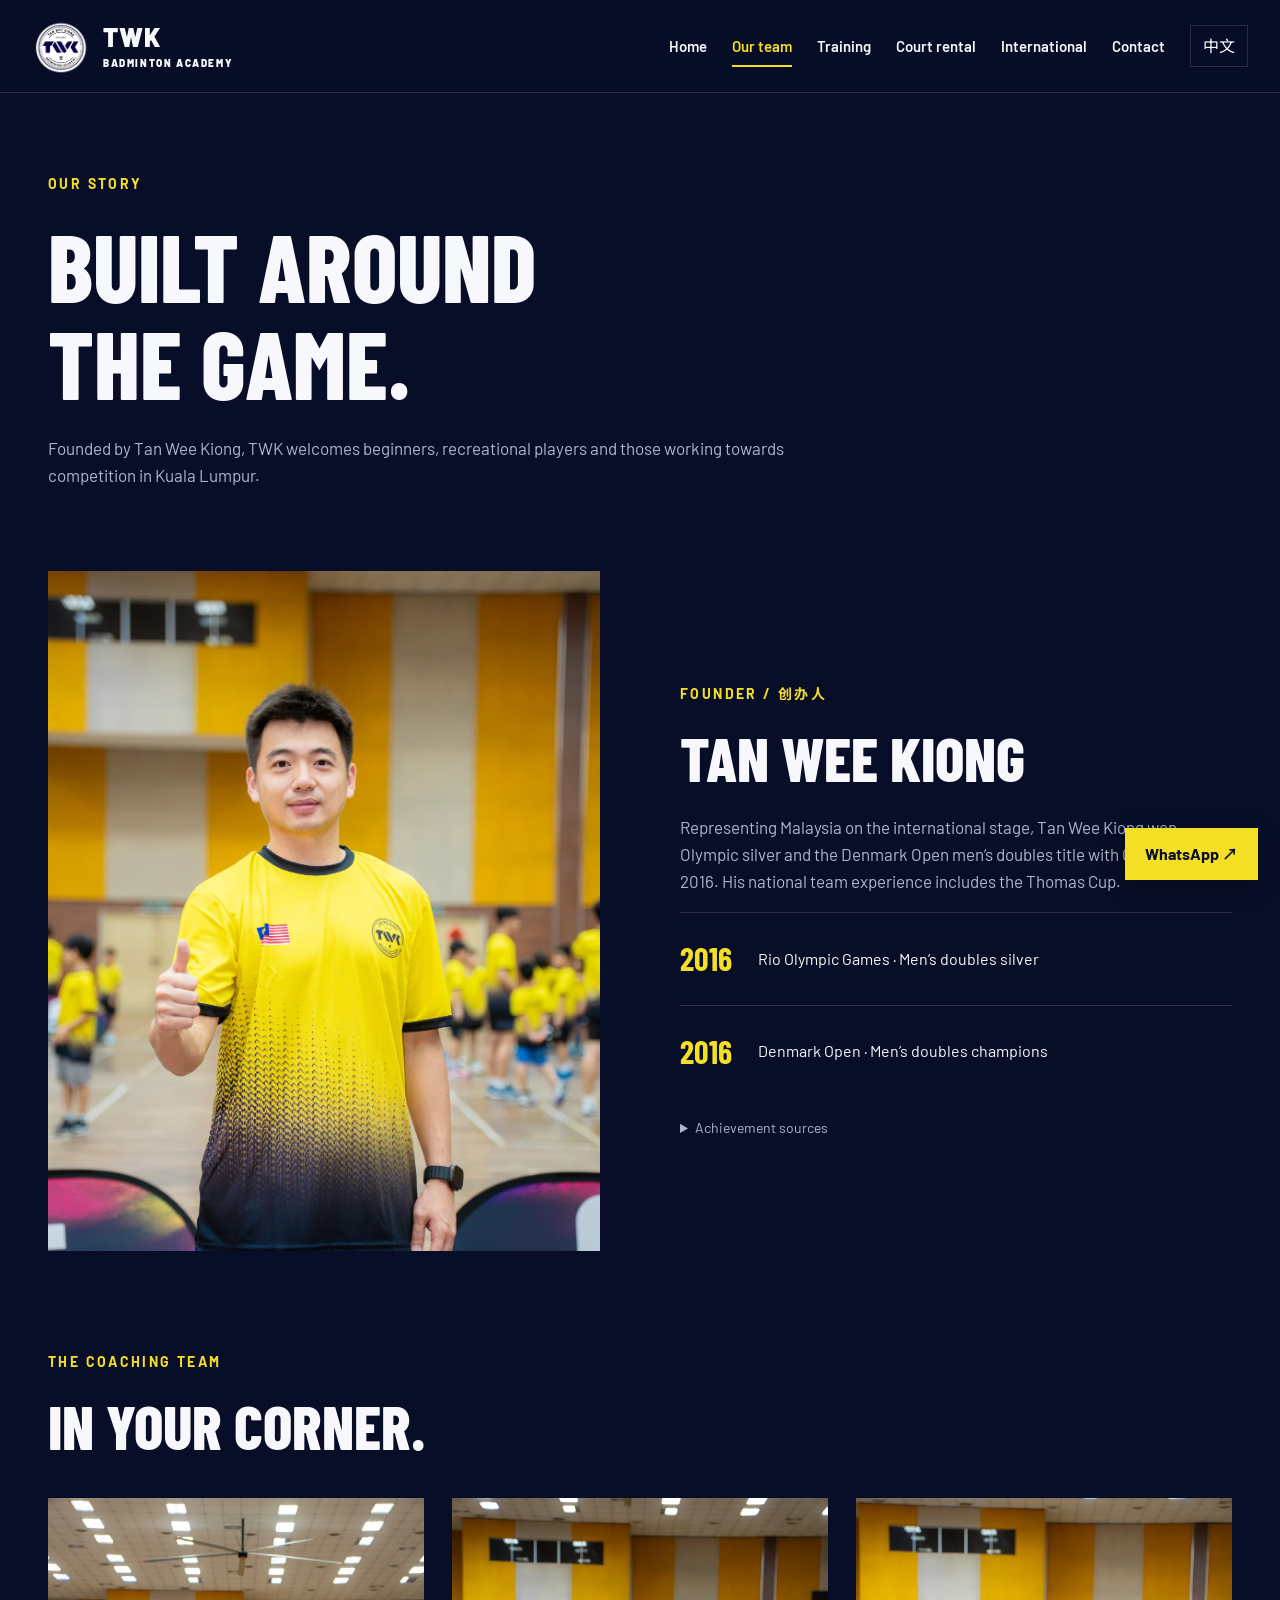
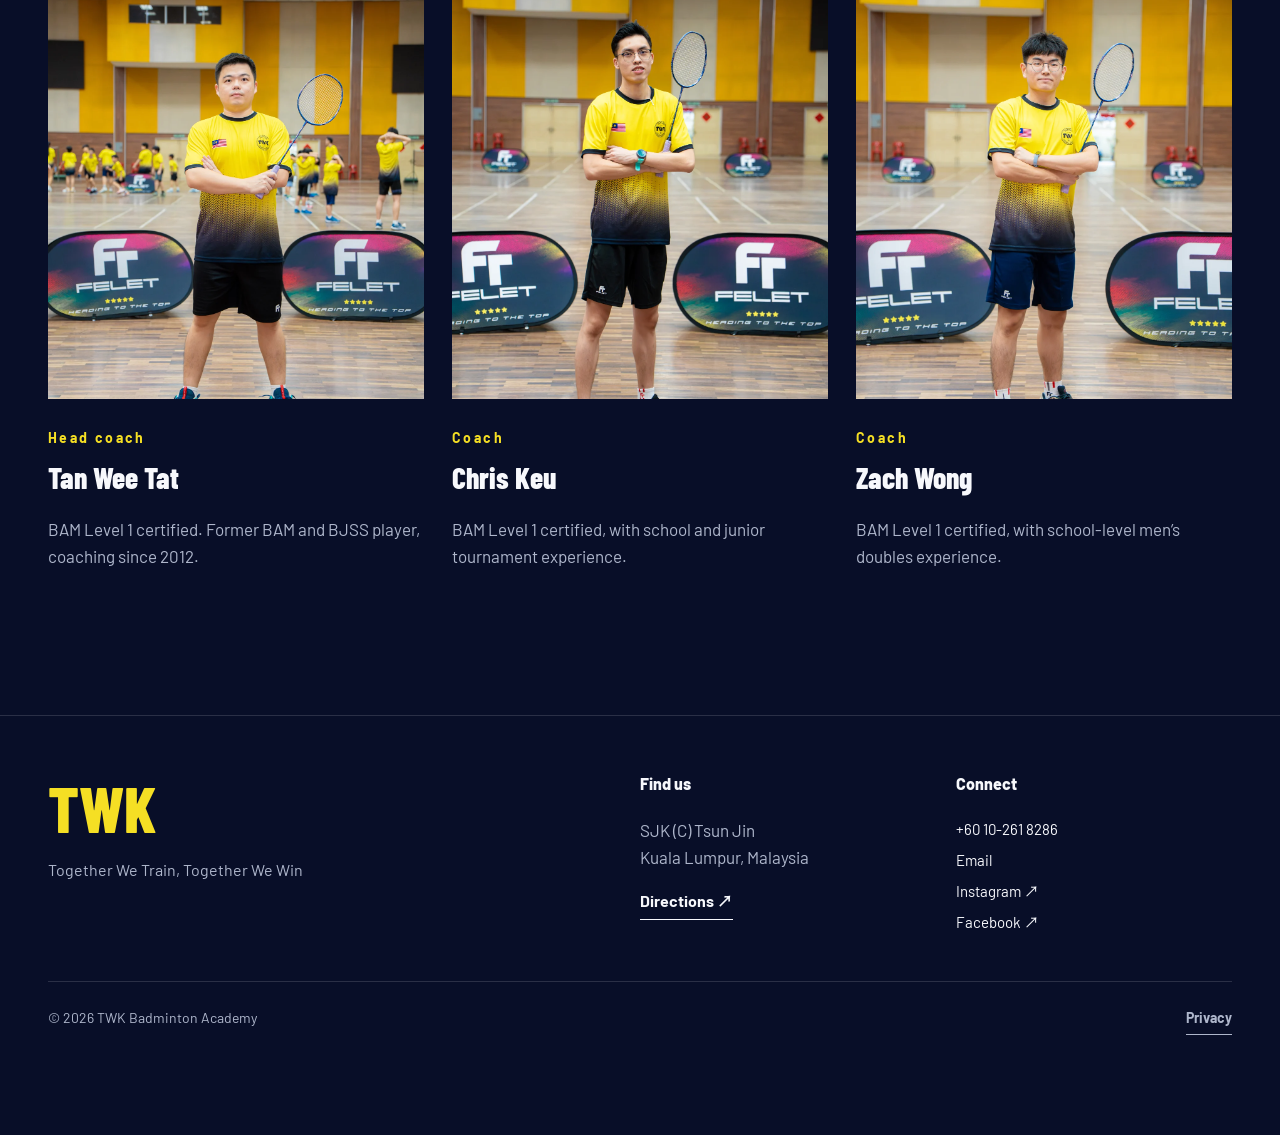
==== about.html @ 7f561e57 "Publish TWK Badminton Academy bilingual website" ====
<!doctype html><html lang="en"><head><meta charset="utf-8"><meta name="viewport" content="width=device-width,initial-scale=1"><meta name="description" content="TWK Badminton Academy in Kuala Lumpur. Training for children, teens and adults, court rental and international badminton exchange."><meta name="theme-color" content="#080e28"><title>Our team | TWK Badminton Academy</title><link rel="icon" href="logo.png"><link rel="stylesheet" href="style.css"><script src="app.js" defer></script></head><body><a class="skip" href="#main">Skip to content</a><header><div class="nav-wrap"><a class="brand" href="index.html"><img src="logo.png" alt="TWK logo"><span>TWK<small>BADMINTON ACADEMY</small></span></a><nav id="main-nav" aria-label="Main navigation"><a class="nav-link" href="index.html"><span class="" data-en="Home" data-zh="首页">Home</span></a><a class="nav-link current" href="about.html"><span class="" data-en="Our team" data-zh="关于与教练">Our team</span></a><a class="nav-link" href="training.html"><span class="" data-en="Training" data-zh="训练课程">Training</span></a><a class="nav-link" href="rental.html"><span class="" data-en="Court rental" data-zh="场地租赁">Court rental</span></a><a class="nav-link" href="exchange.html"><span class="" data-en="International" data-zh="国际交流">International</span></a><a class="nav-link" href="contact.html"><span class="" data-en="Contact" data-zh="联系">Contact</span></a></nav><button id="language" class="lang" aria-label="Switch language">中文</button><button id="menu-toggle" class="menu-toggle" aria-label="Open menu" aria-expanded="false" aria-controls="main-nav">☰</button></div></header><main id="main"><section class="page-intro wrap"><span class="eyebrow">OUR STORY</span><h1 class="" data-en="BUILT AROUND
THE GAME." data-zh="因热爱而聚。">BUILT AROUND
THE GAME.</h1><p class="" data-en="Founded by Tan Wee Kiong, TWK welcomes beginners, recreational players and those working towards competition in Kuala Lumpur." data-zh="由 Tan Wee Kiong 创办，TWK 在吉隆坡欢迎初学者、兴趣爱好者及希望参加比赛的球员。">Founded by Tan Wee Kiong, TWK welcomes beginners, recreational players and those working towards competition in Kuala Lumpur.</p></section><section class="founder wrap"><img class="" src="founder.webp" alt="Tan Wee Kiong, academy founder" loading="lazy"><div><span class="eyebrow">FOUNDER / 创办人</span><h2>TAN WEE KIONG</h2><p class="" data-en="Representing Malaysia on the international stage, Tan Wee Kiong won Olympic silver and the Denmark Open men’s doubles title with Goh V Shem in 2016. His national team experience includes the Thomas Cup." data-zh="Tan Wee Kiong 曾代表马来西亚征战国际赛场，与 Goh V Shem 搭档赢得 2016 年奥运会男双银牌及丹麦公开赛男双冠军，也曾代表马来西亚参加汤姆斯杯。">Representing Malaysia on the international stage, Tan Wee Kiong won Olympic silver and the Denmark Open men’s doubles title with Goh V Shem in 2016. His national team experience includes the Thomas Cup.</p><div class="achievement"><strong>2016</strong><span class="" data-en="Rio Olympic Games · Men’s doubles silver" data-zh="里约奥运会 · 男双银牌">Rio Olympic Games · Men’s doubles silver</span></div><div class="achievement"><strong>2016</strong><span class="" data-en="Denmark Open · Men’s doubles champions" data-zh="丹麦公开赛 · 男双冠军">Denmark Open · Men’s doubles champions</span></div><details><summary><span class="" data-en="Achievement sources" data-zh="成绩资料来源">Achievement sources</span></summary><p><a href="https://olympics.com.my/olympic-games-old/">Olympic Council of Malaysia</a> · <a href="https://denmarkopen.dk/tournament/past-winners/">Denmark Open</a> · <a href="https://system.bwfbadminton.com/uploads/2016/05/05/Thomas%20Cup%20%202016%20-%20Team%20List%20by%20Country%20-%20Alphabetical.pdf">BWF Thomas Cup team list</a></p></details></div></section><section class="wrap section"><div class="section-heading"><span class="eyebrow">THE COACHING TEAM</span><h2 class="" data-en="IN YOUR CORNER." data-zh="陪你训练，一起进步。">IN YOUR CORNER.</h2></div><div class="coach-grid"><article><img class="" src="tat.webp" alt="Tan Wee Tat" loading="lazy"><div><span class="eyebrow"><span class="" data-en="Head coach" data-zh="主教练">Head coach</span></span><h3>Tan Wee Tat</h3><p class="" data-en="BAM Level 1 certified. Former BAM and BJSS player, coaching since 2012." data-zh="BAM 一级教练认证，拥有 BAM 与 BJSS 球员经历，自 2012 年起执教。">BAM Level 1 certified. Former BAM and BJSS player, coaching since 2012.</p></div></article><article><img class="" src="chris.webp" alt="Chris Keu" loading="lazy"><div><span class="eyebrow"><span class="" data-en="Coach" data-zh="教练">Coach</span></span><h3>Chris Keu</h3><p class="" data-en="BAM Level 1 certified, with school and junior tournament experience." data-zh="BAM 一级教练认证，具备学校及青少年赛事参赛经历。">BAM Level 1 certified, with school and junior tournament experience.</p></div></article><article><img class="" src="zach.webp" alt="Zach Wong" loading="lazy"><div><span class="eyebrow"><span class="" data-en="Coach" data-zh="教练">Coach</span></span><h3>Zach Wong</h3><p class="" data-en="BAM Level 1 certified, with school-level men’s doubles experience." data-zh="BAM 一级教练认证，具备校际男子双打赛事参赛经历。">BAM Level 1 certified, with school-level men’s doubles experience.</p></div></article></div></section></main><footer><div class="wrap footer-grid"><div class="footer-brand">TWK<p class="" data-en="Together We Train, Together We Win" data-zh="一起训练，一起赢">Together We Train, Together We Win</p></div><div><h3 class="" data-en="Find us" data-zh="找到我们">Find us</h3><p>SJK (C) Tsun Jin<br>Kuala Lumpur, Malaysia</p><a class="text-link" href="https://maps.app.goo.gl/oto1CBTmUbK7EyiP8" target="_blank" rel="noopener noreferrer"><span class="" data-en="Directions ↗" data-zh="地图导航 ↗">Directions ↗</span></a></div><div><h3 class="" data-en="Connect" data-zh="联系">Connect</h3><a class="footer-link" href="https://wa.me/60102618286" target="_blank" rel="noopener noreferrer"><span class="" data-en="+60 10-261 8286" data-zh="+60 10-261 8286">+60 10-261 8286</span></a><a class="footer-link" href="mailto:tanweekiongba@gmail.com"><span class="" data-en="Email" data-zh="电子邮件">Email</span></a><a class="footer-link" href="https://www.instagram.com/tanweekiongbadmintonacademy/" target="_blank" rel="noopener noreferrer"><span class="" data-en="Instagram ↗" data-zh="Instagram ↗">Instagram ↗</span></a><a class="footer-link" href="https://www.facebook.com/profile.php?id=100083049833303" target="_blank" rel="noopener noreferrer"><span class="" data-en="Facebook ↗" data-zh="Facebook ↗">Facebook ↗</span></a></div></div><div class="wrap footer-bottom"><span>© 2026 TWK Badminton Academy</span><a class="text-link" href="privacy.html"><span class="" data-en="Privacy" data-zh="隐私说明">Privacy</span></a></div></footer><a class="floating-wa" href="https://wa.me/60102618286" target="_blank" rel="noopener noreferrer"><span class="" data-en="WhatsApp ↗" data-zh="WhatsApp 咨询 ↗">WhatsApp ↗</span></a></body></html>
---- style.css ----
@import url('https://fonts.googleapis.com/css2?family=Barlow+Condensed:wght@600;700;800;900&family=Barlow:wght@400;500;600;700&family=Noto+Sans+SC:wght@400;600;800;900&display=swap');
:root{--navy:#080e28;--panel:#111a37;--yellow:#f5df24;--white:#f7f8fc;--muted:#aeb6cb;--line:#ffffff23;color-scheme:dark;font-size:16px}*{box-sizing:border-box}html{scroll-behavior:smooth;scroll-padding-top:100px}body{margin:0;background:var(--navy);color:var(--white);font-family:Barlow,'Noto Sans SC',Arial,sans-serif;line-height:1.6}a{color:inherit;text-decoration:none}button,input,select{font:inherit}button,a,input,select{-webkit-tap-highlight-color:transparent}a:focus-visible,button:focus-visible,input:focus-visible,select:focus-visible{outline:3px solid var(--yellow);outline-offset:5px}button{cursor:pointer}img{display:block;max-width:100%;object-fit:cover}p{color:var(--muted);font-size:1.0625rem;max-width:65ch}h1,h2,h3{line-height:1.02;margin:0 0 24px;font-family:'Barlow Condensed','Noto Sans SC',Impact,sans-serif;font-weight:800;white-space:pre-line}h1{font-size:clamp(3.5rem,7.4vw,7rem)}h2{font-size:clamp(2.6rem,4.8vw,4.8rem)}h3{font-size:1.85rem}html[lang=zh-Hans] h1{font-size:clamp(2.7rem,6vw,5.5rem);line-height:1.2}html[lang=zh-Hans] h2{font-size:clamp(2.2rem,4vw,3.8rem);line-height:1.2}html[lang=zh-Hans] h3{line-height:1.3;font-size:1.5rem}.wrap{width:min(1240px,calc(100% - 96px));margin-inline:auto}.section{padding-block:100px}.eyebrow{font-size:.875rem;letter-spacing:.17em;font-weight:700;color:var(--yellow);display:block;margin-bottom:22px}.section-heading{margin-bottom:40px}.btn{display:inline-flex;align-items:center;justify-content:center;background:var(--yellow);color:var(--navy);border:1px solid var(--yellow);padding:15px 24px;font-weight:700;font-size:1rem;transition:background .2s,transform .2s;min-height:52px}.btn:hover{background:white;border-color:white;transform:translateY(-2px)}.btn.outline{background:transparent;color:white;border-color:#ffffff80}.btn.outline:hover{background:#ffffff18}.actions{display:flex;gap:18px;flex-wrap:wrap;margin-top:30px}.text-link{font-weight:700;border-bottom:1px solid currentColor;padding-bottom:5px;display:inline-block}.text-link:hover{color:var(--yellow)}header{position:sticky;top:0;z-index:20;background:#080e28f7;border-bottom:1px solid var(--line);backdrop-filter:blur(12px)}.nav-wrap{width:min(1392px,calc(100% - 64px));height:92px;margin:auto;display:flex;align-items:center;gap:25px}.brand{display:flex;align-items:center;gap:12px;margin-right:auto}.brand img{width:59px;height:59px;object-fit:contain}.brand>span{font-weight:900;line-height:1.1;font-size:1.6rem;letter-spacing:.03em}.brand small{display:block;font-size:.625rem;letter-spacing:.16em;margin-top:6px}nav{display:flex;gap:25px;align-items:center}.nav-link{font-size:.9375rem;font-weight:600;position:relative;padding:9px 0}.nav-link.current{color:var(--yellow)}.nav-link.current:after{content:'';height:2px;background:var(--yellow);position:absolute;bottom:0;left:0;right:0}.lang,.menu-toggle{border:1px solid var(--line);background:none;color:white;min-height:42px;padding:7px 12px}.menu-toggle{display:none;font-size:1.3rem}.skip{position:absolute;top:-100px;background:var(--yellow);color:var(--navy);padding:14px;z-index:50}.skip:focus{top:0}.hero{height:min(790px,calc(100svh - 92px));min-height:660px;position:relative;overflow:hidden}.slides,.hero-shade{position:absolute;inset:0}.slide{position:absolute;width:100%;height:100%;object-fit:contain;object-position:right center;opacity:0;transition:opacity 1s;background:#020409}.slide.active{opacity:1}.hero-shade{background:linear-gradient(90deg,#080e28 0%,#080e28ed 22%,#080e2890 45%,transparent 70%),linear-gradient(0deg,#080e28cc,transparent 30%)}.hero-content{position:relative;padding-top:70px;z-index:2;pointer-events:none}.hero-content .actions{pointer-events:auto}.hero h1{font-size:clamp(4rem,6.7vw,6.5rem);line-height:.96;max-width:720px;letter-spacing:-.015em}.hero h1 em{font-style:normal;color:var(--yellow)}.hero-content p{max-width:430px;color:#d3d9e6}.hero-bottom{position:absolute;bottom:26px;left:0;right:0;display:flex;justify-content:space-between;align-items:center;z-index:3}.hero-rental{font-weight:600;border-bottom:1px solid #fff6}.carousel-controls{display:flex;align-items:center;gap:18px;font-size:.875rem}.carousel-controls button{border:1px solid #ffffff50;background:#080e2880;color:white;width:42px;height:42px}.ticker{background:var(--yellow);color:var(--navy);display:flex;justify-content:space-between;padding:19px max(48px,calc((100vw - 1240px)/2));font-weight:800;font-size:1rem;letter-spacing:.08em;gap:24px}.ticker span:last-child{font-size:.875rem}.course-grid{display:grid;grid-template-columns:repeat(5,1fr);border-top:1px solid var(--line);border-left:1px solid var(--line)}.course{padding:28px 22px 30px;border-right:1px solid var(--line);border-bottom:1px solid var(--line);display:flex;flex-direction:column;transition:background .2s}.course:hover{background:var(--panel)}.number{font-family:'Barlow Condensed',sans-serif;font-size:2.5rem;color:var(--yellow);display:block;margin-bottom:28px}.course h3{font-size:1.65rem;min-height:2em}.course p{font-size:1rem;margin-top:0}.course .text-link{margin-top:auto;align-self:flex-start}.founder{display:grid;grid-template-columns:1fr 1fr;gap:80px;align-items:center}.founder>img{width:100%;max-height:680px;object-position:center 28%;aspect-ratio:4/5}.founder h3{color:var(--yellow);font-size:2.2rem}.court-feature{position:relative;min-height:510px;background:#040b1c}.court-feature>img{position:absolute;inset:0;width:100%;height:100%;opacity:.47}.court-feature:after{content:'';position:absolute;inset:0;background:linear-gradient(90deg,#080e28e0,transparent)}.court-overlay{position:relative;z-index:1;padding-block:75px}.court-overlay p{color:white}.exchange-grid{display:grid;grid-template-columns:repeat(3,1fr);gap:42px;margin:35px 0 42px}.exchange-grid article{border-top:1px solid var(--line);padding-top:22px}.exchange-grid .number{margin-bottom:15px}.social{display:grid;grid-template-columns:1.2fr 1fr;background:var(--panel);gap:60px;align-items:center}.social>img{height:100%;min-height:460px;width:100%}.social>div{padding:40px 40px 40px 0}.enquiry{padding-block:110px;display:grid;grid-template-columns:1fr 1.1fr;gap:90px}.form-grid{display:grid;grid-template-columns:1fr 1fr;gap:20px;margin-bottom:25px}label{font-weight:600;font-size:.9375rem;display:grid;gap:8px}.full{grid-column:1/-1}input,select{width:100%;min-width:0;background:#111a37;border:1px solid #ffffff40;color:white;padding:13px;border-radius:0;min-height:50px}option{background:#111a37}.small{font-size:.875rem;line-height:1.6}.page-intro{padding-block:80px 65px}.page-intro h1{max-width:1000px}.page-intro p{max-width:760px}.achievement{border-top:1px solid var(--line);display:flex;gap:26px;padding:20px 0;align-items:center}.achievement strong{font-family:'Barlow Condensed',sans-serif;font-size:2rem;color:var(--yellow)}details{margin-top:20px;font-size:.875rem;color:var(--muted)}summary{cursor:pointer}details a{text-decoration:underline}.coach-grid{display:grid;grid-template-columns:repeat(3,1fr);gap:28px}.coach-grid img{width:100%;aspect-ratio:3/4;object-position:top}.coach-grid article>div{padding:28px 0}.coach-grid .eyebrow{margin-bottom:12px}.notice{border-left:3px solid var(--yellow);padding:18px 22px;background:var(--panel);margin-top:32px;max-width:none}.rental-photo img{width:100%;max-height:610px;object-fit:contain}.split{display:grid;grid-template-columns:1fr 1.2fr;gap:70px;align-items:center}.split>img{width:100%}.rates{overflow-x:auto}table{width:100%;border-collapse:collapse;font-size:1rem;line-height:1.5}caption{text-align:left;font-weight:700;margin-bottom:15px}th{text-align:left;color:var(--muted);font-size:.875rem;font-weight:600}td,th{padding:20px 14px;border-bottom:1px solid var(--line)}td:last-child{color:var(--yellow);font-weight:700;white-space:nowrap}.address-panel{background:var(--panel);padding:38px;margin-bottom:90px}.wide-photo{width:100%;max-height:480px;object-position:center 43%}.email{overflow-wrap:anywhere}.contact-grid{display:grid;grid-template-columns:1fr 1fr;gap:25px}.contact-grid article{background:var(--panel);padding:42px}.contact-grid h3{font-family:Barlow,sans-serif;font-size:clamp(1.15rem,2vw,1.65rem)}.privacy{padding-bottom:90px;max-width:850px}.privacy p{max-width:none}footer{border-top:1px solid var(--line);padding:60px 0 100px}.footer-grid{display:grid;grid-template-columns:2fr 1fr 1fr;gap:40px}.footer-brand{font-family:'Barlow Condensed',sans-serif;color:var(--yellow);font-size:4rem;font-weight:800;line-height:1}.footer-brand p{font:400 1rem Barlow,'Noto Sans SC',sans-serif;color:var(--muted);margin-top:20px}.footer-grid h3{font-family:Barlow,'Noto Sans SC',sans-serif;font-size:1rem}.footer-link{display:block;margin-bottom:7px;font-size:.9375rem}.footer-bottom{border-top:1px solid var(--line);margin-top:40px;padding-top:25px;display:flex;justify-content:space-between;color:var(--muted);font-size:.875rem}.floating-wa{position:fixed;bottom:20px;right:22px;background:var(--yellow);color:var(--navy);padding:13px 20px;font-weight:700;z-index:25;box-shadow:0 5px 24px #0005}
@media(min-width:1500px){.hero-content{padding-top:95px}}@media(max-width:1150px){nav{gap:15px}.brand small{display:none}.nav-wrap{gap:18px}.wrap{width:calc(100% - 64px)}.course-grid{grid-template-columns:repeat(3,1fr)}.founder{gap:45px}.enquiry{gap:45px}.hero h1{font-size:6rem}.social{gap:35px}}@media(max-width:900px){nav{display:none;position:absolute;top:76px;left:0;right:0;background:var(--navy);padding:20px 32px;border-bottom:1px solid var(--line);flex-direction:column;align-items:stretch;gap:6px}nav.open{display:flex}.menu-toggle{display:block}.nav-wrap{height:76px}.brand small{display:block}.hero{height:750px;min-height:650px}.hero-content{padding-top:55px}.hero h1{font-size:5.5rem}.hero-shade{background:linear-gradient(90deg,#080e28e0,#080e2850),linear-gradient(0deg,#080e28,transparent 65%)}.slide{object-position:center right}.ticker span:last-child{display:none}.founder,.enquiry,.split{gap:35px}.social{grid-template-columns:1fr 1fr}.social>div{padding-right:25px}.social h2{font-size:2.7rem}.exchange-grid{gap:25px}.coach-grid{gap:16px}.course-grid{grid-template-columns:repeat(2,1fr)}.contact-grid article{padding:28px}}
@media(max-width:600px){.wrap{width:calc(100% - 40px)}.nav-wrap{width:calc(100% - 32px);gap:12px}.brand img{width:47px;height:47px}.brand>span{font-size:1.3rem}.brand small{font-size:.5rem}.lang{margin-left:auto}.hero{height:820px;min-height:0;max-height:none}.slide{height:53%;top:0;object-fit:contain;object-position:center top}.hero-shade{background:linear-gradient(0deg,var(--navy) 0%,var(--navy) 45%,transparent 78%)}.hero-content{padding-top:300px}.hero h1{font-size:3.8rem;line-height:.97;margin-bottom:18px}.hero-content .eyebrow{font-size:.75rem;margin-bottom:14px}.hero-content p{font-size:1rem;margin:0;max-width:34ch}.hero .actions{gap:10px;margin-top:22px}.hero .btn{font-size:.875rem;padding:12px 15px;min-height:46px}.hero-bottom{bottom:22px}.carousel-controls{gap:9px}.carousel-controls button{width:35px;height:35px}.hero-rental{font-size:.875rem}.ticker{padding:16px 20px;font-size:.875rem}.section{padding-block:65px}.section-heading{margin-bottom:28px}h1{font-size:3.5rem}h2{font-size:3rem}.course-grid{grid-template-columns:1fr}.course{padding:23px;display:grid;grid-template-columns:45px 1fr;column-gap:15px}.course .number{grid-row:1/4;margin:0;font-size:2rem}.course h3{min-height:0;margin-bottom:12px}.course .text-link{justify-self:start}.founder,.social,.enquiry,.split{grid-template-columns:1fr}.founder{gap:30px}.founder>img{max-height:530px}.court-feature{min-height:460px}.court-overlay{padding-block:55px}.exchange-grid{grid-template-columns:1fr;gap:15px}.exchange-grid .number{float:left;margin:0 22px 40px 0}.exchange-grid p{margin-top:0}.exchange-grid h3{margin-bottom:12px}.social{gap:0}.social>img{min-height:0;height:auto}.social>div{padding:30px}.enquiry{padding-block:65px;gap:25px}.form-grid{gap:15px}.page-intro{padding-block:52px 40px}.coach-grid{grid-template-columns:1fr}.coach-grid img{max-height:650px;object-fit:cover}.coach-grid article>div{padding:25px 0}.rates td,.rates th{padding:16px 8px;font-size:.875rem}.rates td:first-child{width:38%}.address-panel{padding:25px;margin-bottom:60px}.contact-grid{grid-template-columns:1fr}.footer-grid{grid-template-columns:1fr 1fr;gap:35px}.footer-brand{grid-column:1/-1}.footer-bottom{gap:20px;font-size:.75rem}.floating-wa{bottom:14px;right:14px;padding:11px 16px;font-size:.875rem}html[lang=zh-Hans] .hero h1{font-size:3.1rem;line-height:1.3}html[lang=zh-Hans] .hero{height:760px}html[lang=zh-Hans] .hero-content{padding-top:315px}}
@media(prefers-reduced-motion:reduce){html{scroll-behavior:auto}*,*:before,*:after{transition:none!important;animation:none!important}}
/* Keep the contact shortcut clear of first-screen navigation. */
@media(max-width:600px){.floating-wa{right:12px;bottom:12px;font-size:.8125rem;padding:9px 13px}.hero .actions{padding-right:0}.hero{height:860px}.hero-bottom{bottom:20px}.hero .btn.outline{margin-bottom:20px}}
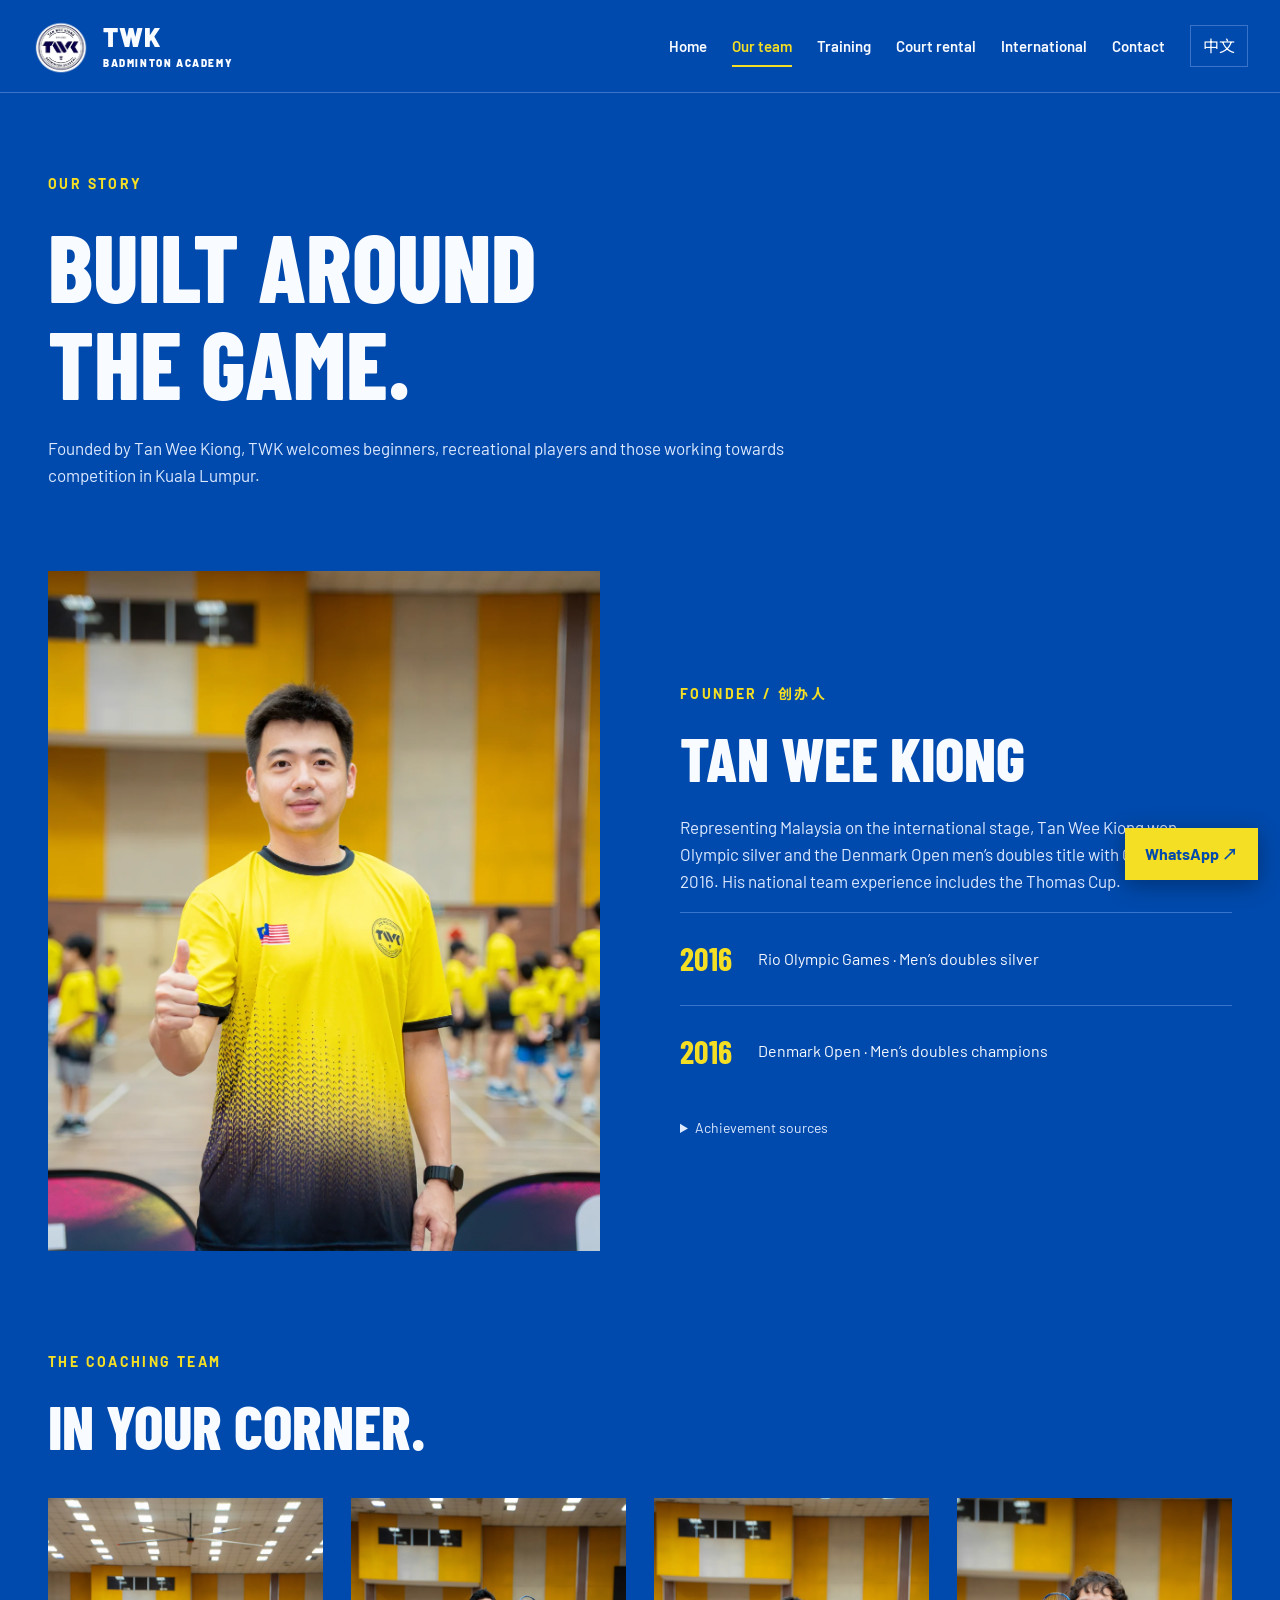
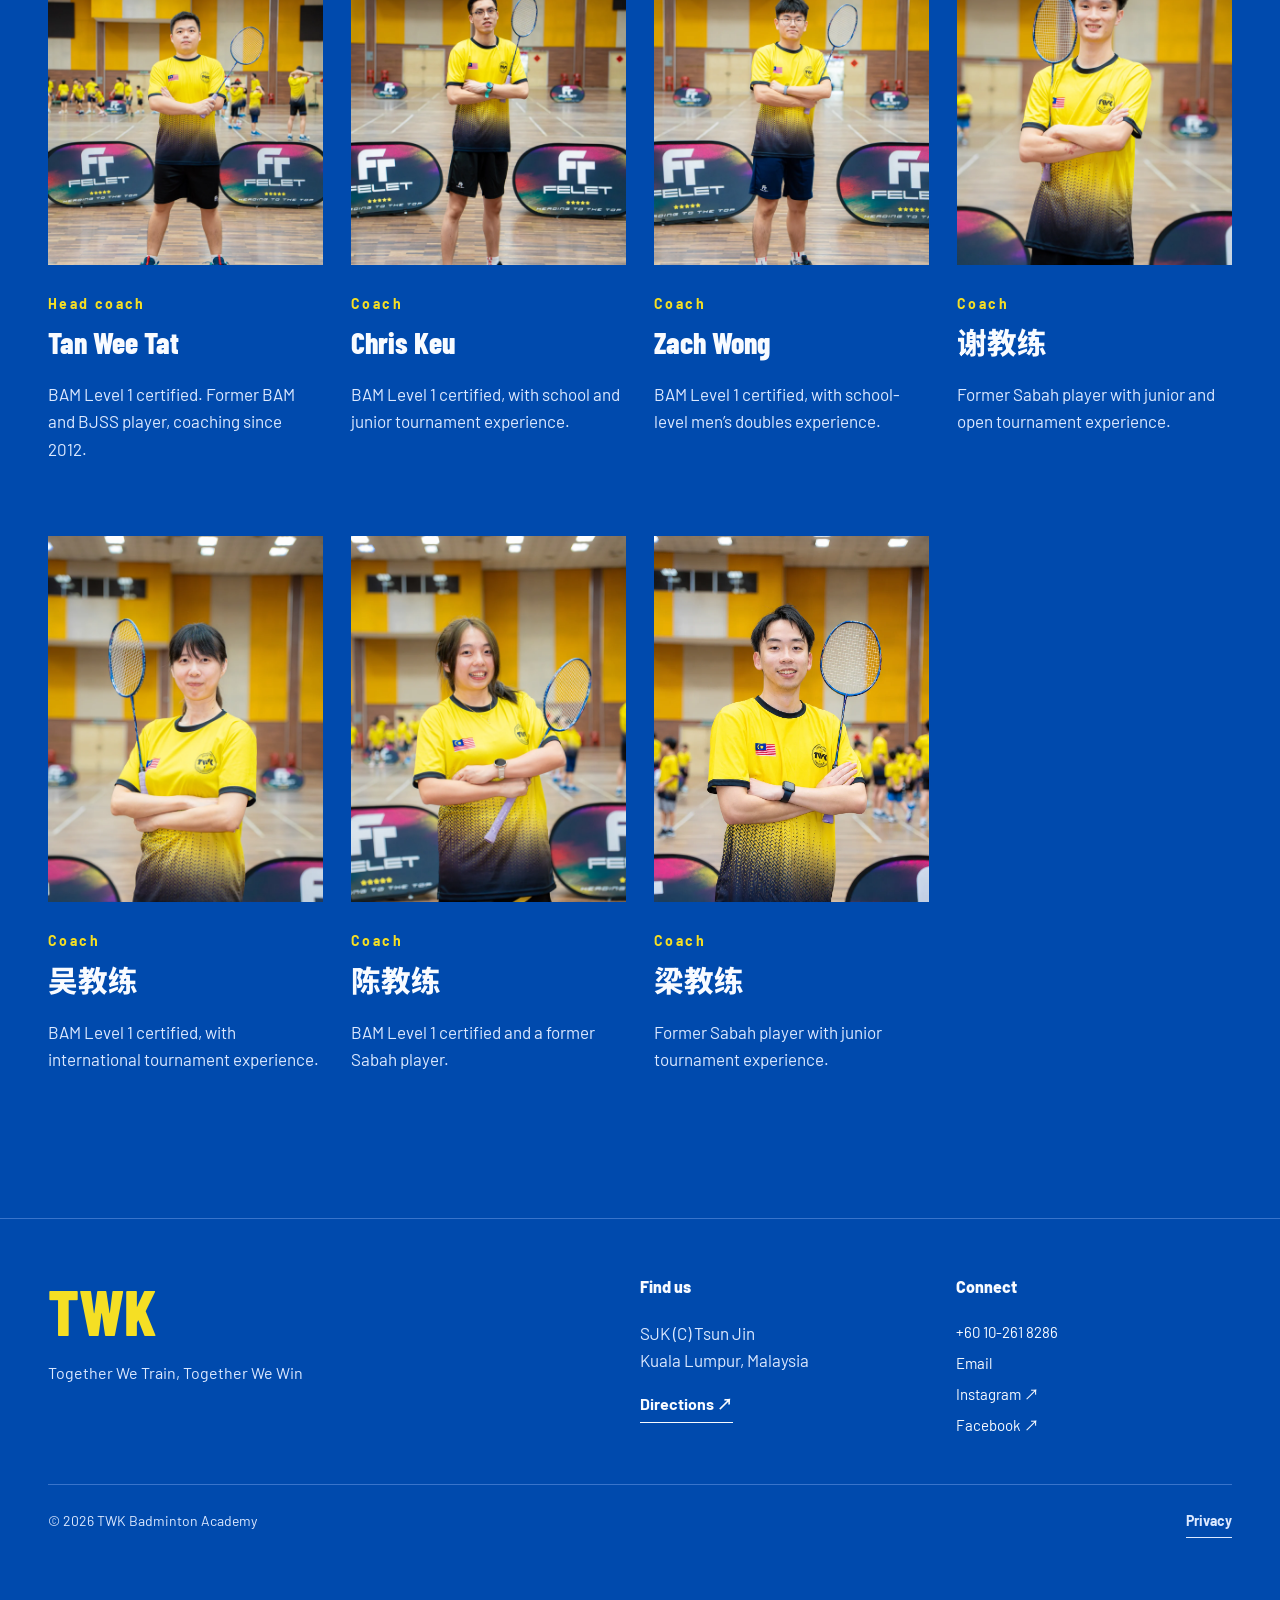
==== commit 09150b96: "Update coaching team, programmes and academy colours" ====
--- a/about.html
+++ b/about.html
@@ -1,3 +1,3 @@
-<!doctype html><html lang="en"><head><meta charset="utf-8"><meta name="viewport" content="width=device-width,initial-scale=1"><meta name="description" content="TWK Badminton Academy in Kuala Lumpur. Training for children, teens and adults, court rental and international badminton exchange."><meta name="theme-color" content="#080e28"><title>Our team | TWK Badminton Academy</title><link rel="icon" href="logo.png"><link rel="stylesheet" href="style.css"><script src="app.js" defer></script></head><body><a class="skip" href="#main">Skip to content</a><header><div class="nav-wrap"><a class="brand" href="index.html"><img src="logo.png" alt="TWK logo"><span>TWK<small>BADMINTON ACADEMY</small></span></a><nav id="main-nav" aria-label="Main navigation"><a class="nav-link" href="index.html"><span class="" data-en="Home" data-zh="首页">Home</span></a><a class="nav-link current" href="about.html"><span class="" data-en="Our team" data-zh="关于与教练">Our team</span></a><a class="nav-link" href="training.html"><span class="" data-en="Training" data-zh="训练课程">Training</span></a><a class="nav-link" href="rental.html"><span class="" data-en="Court rental" data-zh="场地租赁">Court rental</span></a><a class="nav-link" href="exchange.html"><span class="" data-en="International" data-zh="国际交流">International</span></a><a class="nav-link" href="contact.html"><span class="" data-en="Contact" data-zh="联系">Contact</span></a></nav><button id="language" class="lang" aria-label="Switch language">中文</button><button id="menu-toggle" class="menu-toggle" aria-label="Open menu" aria-expanded="false" aria-controls="main-nav">☰</button></div></header><main id="main"><section class="page-intro wrap"><span class="eyebrow">OUR STORY</span><h1 class="" data-en="BUILT AROUND
+<!doctype html><html lang="en"><head><meta charset="utf-8"><meta name="viewport" content="width=device-width,initial-scale=1"><meta name="description" content="TWK Badminton Academy in Kuala Lumpur. Training for children, teens and adults, court rental and international badminton exchange."><meta name="theme-color" content="#004aad"><title>Our team | TWK Badminton Academy</title><link rel="icon" href="logo.png"><link rel="stylesheet" href="style.css"><script src="app.js" defer></script></head><body><a class="skip" href="#main">Skip to content</a><header><div class="nav-wrap"><a class="brand" href="index.html"><img src="logo.png" alt="TWK logo"><span>TWK<small>BADMINTON ACADEMY</small></span></a><nav id="main-nav" aria-label="Main navigation"><a class="nav-link" href="index.html"><span class="" data-en="Home" data-zh="首页">Home</span></a><a class="nav-link current" href="about.html"><span class="" data-en="Our team" data-zh="关于与教练">Our team</span></a><a class="nav-link" href="training.html"><span class="" data-en="Training" data-zh="训练课程">Training</span></a><a class="nav-link" href="rental.html"><span class="" data-en="Court rental" data-zh="场地租赁">Court rental</span></a><a class="nav-link" href="exchange.html"><span class="" data-en="International" data-zh="国际交流">International</span></a><a class="nav-link" href="contact.html"><span class="" data-en="Contact" data-zh="联系">Contact</span></a></nav><button id="language" class="lang" aria-label="Switch language">中文</button><button id="menu-toggle" class="menu-toggle" aria-label="Open menu" aria-expanded="false" aria-controls="main-nav">☰</button></div></header><main id="main"><section class="page-intro wrap"><span class="eyebrow">OUR STORY</span><h1 class="" data-en="BUILT AROUND
 THE GAME." data-zh="因热爱而聚。">BUILT AROUND
-THE GAME.</h1><p class="" data-en="Founded by Tan Wee Kiong, TWK welcomes beginners, recreational players and those working towards competition in Kuala Lumpur." data-zh="由 Tan Wee Kiong 创办，TWK 在吉隆坡欢迎初学者、兴趣爱好者及希望参加比赛的球员。">Founded by Tan Wee Kiong, TWK welcomes beginners, recreational players and those working towards competition in Kuala Lumpur.</p></section><section class="founder wrap"><img class="" src="founder.webp" alt="Tan Wee Kiong, academy founder" loading="lazy"><div><span class="eyebrow">FOUNDER / 创办人</span><h2>TAN WEE KIONG</h2><p class="" data-en="Representing Malaysia on the international stage, Tan Wee Kiong won Olympic silver and the Denmark Open men’s doubles title with Goh V Shem in 2016. His national team experience includes the Thomas Cup." data-zh="Tan Wee Kiong 曾代表马来西亚征战国际赛场，与 Goh V Shem 搭档赢得 2016 年奥运会男双银牌及丹麦公开赛男双冠军，也曾代表马来西亚参加汤姆斯杯。">Representing Malaysia on the international stage, Tan Wee Kiong won Olympic silver and the Denmark Open men’s doubles title with Goh V Shem in 2016. His national team experience includes the Thomas Cup.</p><div class="achievement"><strong>2016</strong><span class="" data-en="Rio Olympic Games · Men’s doubles silver" data-zh="里约奥运会 · 男双银牌">Rio Olympic Games · Men’s doubles silver</span></div><div class="achievement"><strong>2016</strong><span class="" data-en="Denmark Open · Men’s doubles champions" data-zh="丹麦公开赛 · 男双冠军">Denmark Open · Men’s doubles champions</span></div><details><summary><span class="" data-en="Achievement sources" data-zh="成绩资料来源">Achievement sources</span></summary><p><a href="https://olympics.com.my/olympic-games-old/">Olympic Council of Malaysia</a> · <a href="https://denmarkopen.dk/tournament/past-winners/">Denmark Open</a> · <a href="https://system.bwfbadminton.com/uploads/2016/05/05/Thomas%20Cup%20%202016%20-%20Team%20List%20by%20Country%20-%20Alphabetical.pdf">BWF Thomas Cup team list</a></p></details></div></section><section class="wrap section"><div class="section-heading"><span class="eyebrow">THE COACHING TEAM</span><h2 class="" data-en="IN YOUR CORNER." data-zh="陪你训练，一起进步。">IN YOUR CORNER.</h2></div><div class="coach-grid"><article><img class="" src="tat.webp" alt="Tan Wee Tat" loading="lazy"><div><span class="eyebrow"><span class="" data-en="Head coach" data-zh="主教练">Head coach</span></span><h3>Tan Wee Tat</h3><p class="" data-en="BAM Level 1 certified. Former BAM and BJSS player, coaching since 2012." data-zh="BAM 一级教练认证，拥有 BAM 与 BJSS 球员经历，自 2012 年起执教。">BAM Level 1 certified. Former BAM and BJSS player, coaching since 2012.</p></div></article><article><img class="" src="chris.webp" alt="Chris Keu" loading="lazy"><div><span class="eyebrow"><span class="" data-en="Coach" data-zh="教练">Coach</span></span><h3>Chris Keu</h3><p class="" data-en="BAM Level 1 certified, with school and junior tournament experience." data-zh="BAM 一级教练认证，具备学校及青少年赛事参赛经历。">BAM Level 1 certified, with school and junior tournament experience.</p></div></article><article><img class="" src="zach.webp" alt="Zach Wong" loading="lazy"><div><span class="eyebrow"><span class="" data-en="Coach" data-zh="教练">Coach</span></span><h3>Zach Wong</h3><p class="" data-en="BAM Level 1 certified, with school-level men’s doubles experience." data-zh="BAM 一级教练认证，具备校际男子双打赛事参赛经历。">BAM Level 1 certified, with school-level men’s doubles experience.</p></div></article></div></section></main><footer><div class="wrap footer-grid"><div class="footer-brand">TWK<p class="" data-en="Together We Train, Together We Win" data-zh="一起训练，一起赢">Together We Train, Together We Win</p></div><div><h3 class="" data-en="Find us" data-zh="找到我们">Find us</h3><p>SJK (C) Tsun Jin<br>Kuala Lumpur, Malaysia</p><a class="text-link" href="https://maps.app.goo.gl/oto1CBTmUbK7EyiP8" target="_blank" rel="noopener noreferrer"><span class="" data-en="Directions ↗" data-zh="地图导航 ↗">Directions ↗</span></a></div><div><h3 class="" data-en="Connect" data-zh="联系">Connect</h3><a class="footer-link" href="https://wa.me/60102618286" target="_blank" rel="noopener noreferrer"><span class="" data-en="+60 10-261 8286" data-zh="+60 10-261 8286">+60 10-261 8286</span></a><a class="footer-link" href="mailto:tanweekiongba@gmail.com"><span class="" data-en="Email" data-zh="电子邮件">Email</span></a><a class="footer-link" href="https://www.instagram.com/tanweekiongbadmintonacademy/" target="_blank" rel="noopener noreferrer"><span class="" data-en="Instagram ↗" data-zh="Instagram ↗">Instagram ↗</span></a><a class="footer-link" href="https://www.facebook.com/profile.php?id=100083049833303" target="_blank" rel="noopener noreferrer"><span class="" data-en="Facebook ↗" data-zh="Facebook ↗">Facebook ↗</span></a></div></div><div class="wrap footer-bottom"><span>© 2026 TWK Badminton Academy</span><a class="text-link" href="privacy.html"><span class="" data-en="Privacy" data-zh="隐私说明">Privacy</span></a></div></footer><a class="floating-wa" href="https://wa.me/60102618286" target="_blank" rel="noopener noreferrer"><span class="" data-en="WhatsApp ↗" data-zh="WhatsApp 咨询 ↗">WhatsApp ↗</span></a></body></html>
+THE GAME.</h1><p class="" data-en="Founded by Tan Wee Kiong, TWK welcomes beginners, recreational players and those working towards competition in Kuala Lumpur." data-zh="由 Tan Wee Kiong 创办，TWK 在吉隆坡欢迎初学者、兴趣爱好者及希望参加比赛的球员。">Founded by Tan Wee Kiong, TWK welcomes beginners, recreational players and those working towards competition in Kuala Lumpur.</p></section><section class="founder wrap"><img class="" src="founder.webp" alt="Tan Wee Kiong, academy founder" loading="lazy"><div><span class="eyebrow">FOUNDER / 创办人</span><h2>TAN WEE KIONG</h2><p class="" data-en="Representing Malaysia on the international stage, Tan Wee Kiong won Olympic silver and the Denmark Open men’s doubles title with Goh V Shem in 2016. His national team experience includes the Thomas Cup." data-zh="Tan Wee Kiong 曾代表马来西亚征战国际赛场，与 Goh V Shem 搭档赢得 2016 年奥运会男双银牌及丹麦公开赛男双冠军，也曾代表马来西亚参加汤姆斯杯。">Representing Malaysia on the international stage, Tan Wee Kiong won Olympic silver and the Denmark Open men’s doubles title with Goh V Shem in 2016. His national team experience includes the Thomas Cup.</p><div class="achievement"><strong>2016</strong><span class="" data-en="Rio Olympic Games · Men’s doubles silver" data-zh="里约奥运会 · 男双银牌">Rio Olympic Games · Men’s doubles silver</span></div><div class="achievement"><strong>2016</strong><span class="" data-en="Denmark Open · Men’s doubles champions" data-zh="丹麦公开赛 · 男双冠军">Denmark Open · Men’s doubles champions</span></div><details><summary><span class="" data-en="Achievement sources" data-zh="成绩资料来源">Achievement sources</span></summary><p><a href="https://olympics.com.my/olympic-games-old/">Olympic Council of Malaysia</a> · <a href="https://denmarkopen.dk/tournament/past-winners/">Denmark Open</a> · <a href="https://system.bwfbadminton.com/uploads/2016/05/05/Thomas%20Cup%20%202016%20-%20Team%20List%20by%20Country%20-%20Alphabetical.pdf">BWF Thomas Cup team list</a></p></details></div></section><section class="wrap section"><div class="section-heading"><span class="eyebrow">THE COACHING TEAM</span><h2 class="" data-en="IN YOUR CORNER." data-zh="陪你训练，一起进步。">IN YOUR CORNER.</h2></div><div class="coach-grid"><article><img class="" src="tat.webp" alt="Tan Wee Tat" loading="lazy"><div><span class="eyebrow"><span class="" data-en="Head coach" data-zh="主教练">Head coach</span></span><h3>Tan Wee Tat</h3><p class="" data-en="BAM Level 1 certified. Former BAM and BJSS player, coaching since 2012." data-zh="BAM 一级教练认证，拥有 BAM 与 BJSS 球员经历，自 2012 年起执教。">BAM Level 1 certified. Former BAM and BJSS player, coaching since 2012.</p></div></article><article><img class="" src="chris.webp" alt="Chris Keu" loading="lazy"><div><span class="eyebrow"><span class="" data-en="Coach" data-zh="教练">Coach</span></span><h3>Chris Keu</h3><p class="" data-en="BAM Level 1 certified, with school and junior tournament experience." data-zh="BAM 一级教练认证，具备学校及青少年赛事参赛经历。">BAM Level 1 certified, with school and junior tournament experience.</p></div></article><article><img class="" src="zach.webp" alt="Zach Wong" loading="lazy"><div><span class="eyebrow"><span class="" data-en="Coach" data-zh="教练">Coach</span></span><h3>Zach Wong</h3><p class="" data-en="BAM Level 1 certified, with school-level men’s doubles experience." data-zh="BAM 一级教练认证，具备校际男子双打赛事参赛经历。">BAM Level 1 certified, with school-level men’s doubles experience.</p></div></article><article><img class="" src="xie.webp" alt="谢教练" loading="lazy"><div><span class="eyebrow"><span class="" data-en="Coach" data-zh="教练">Coach</span></span><h3>谢教练</h3><p class="" data-en="Former Sabah player with junior and open tournament experience." data-zh="曾为沙巴州球员，具备青少年及公开赛事经验。">Former Sabah player with junior and open tournament experience.</p></div></article><article><img class="" src="wu.webp" alt="吴教练" loading="lazy"><div><span class="eyebrow"><span class="" data-en="Coach" data-zh="教练">Coach</span></span><h3>吴教练</h3><p class="" data-en="BAM Level 1 certified, with international tournament experience." data-zh="BAM 一级教练认证，具备国际赛事参赛经验。">BAM Level 1 certified, with international tournament experience.</p></div></article><article><img class="" src="chen.webp" alt="陈教练" loading="lazy"><div><span class="eyebrow"><span class="" data-en="Coach" data-zh="教练">Coach</span></span><h3>陈教练</h3><p class="" data-en="BAM Level 1 certified and a former Sabah player." data-zh="BAM 一级教练认证，曾为沙巴州球员。">BAM Level 1 certified and a former Sabah player.</p></div></article><article><img class="" src="liang.webp" alt="梁教练" loading="lazy"><div><span class="eyebrow"><span class="" data-en="Coach" data-zh="教练">Coach</span></span><h3>梁教练</h3><p class="" data-en="Former Sabah player with junior tournament experience." data-zh="曾为沙巴州球员，具备青少年赛事经验。">Former Sabah player with junior tournament experience.</p></div></article></div></section></main><footer><div class="wrap footer-grid"><div class="footer-brand">TWK<p class="" data-en="Together We Train, Together We Win" data-zh="一起训练，一起赢">Together We Train, Together We Win</p></div><div><h3 class="" data-en="Find us" data-zh="找到我们">Find us</h3><p>SJK (C) Tsun Jin<br>Kuala Lumpur, Malaysia</p><a class="text-link" href="https://maps.app.goo.gl/oto1CBTmUbK7EyiP8" target="_blank" rel="noopener noreferrer"><span class="" data-en="Directions ↗" data-zh="地图导航 ↗">Directions ↗</span></a></div><div><h3 class="" data-en="Connect" data-zh="联系">Connect</h3><a class="footer-link" href="https://wa.me/60102618286" target="_blank" rel="noopener noreferrer"><span class="" data-en="+60 10-261 8286" data-zh="+60 10-261 8286">+60 10-261 8286</span></a><a class="footer-link" href="mailto:tanweekiongba@gmail.com"><span class="" data-en="Email" data-zh="电子邮件">Email</span></a><a class="footer-link" href="https://www.instagram.com/tanweekiongbadmintonacademy/" target="_blank" rel="noopener noreferrer"><span class="" data-en="Instagram ↗" data-zh="Instagram ↗">Instagram ↗</span></a><a class="footer-link" href="https://www.facebook.com/profile.php?id=100083049833303" target="_blank" rel="noopener noreferrer"><span class="" data-en="Facebook ↗" data-zh="Facebook ↗">Facebook ↗</span></a></div></div><div class="wrap footer-bottom"><span>© 2026 TWK Badminton Academy</span><a class="text-link" href="privacy.html"><span class="" data-en="Privacy" data-zh="隐私说明">Privacy</span></a></div></footer><a class="floating-wa" href="https://wa.me/60102618286" target="_blank" rel="noopener noreferrer"><span class="" data-en="WhatsApp ↗" data-zh="WhatsApp 咨询 ↗">WhatsApp ↗</span></a></body></html>
--- a/style.css
+++ b/style.css
@@ -5,3 +5,20 @@
 @media(prefers-reduced-motion:reduce){html{scroll-behavior:auto}*,*:before,*:after{transition:none!important;animation:none!important}}
 /* Keep the contact shortcut clear of first-screen navigation. */
 @media(max-width:600px){.floating-wa{right:12px;bottom:12px;font-size:.8125rem;padding:9px 13px}.hero .actions{padding-right:0}.hero{height:860px}.hero-bottom{bottom:20px}.hero .btn.outline{margin-bottom:20px}}
+
+/* Academy profile palette: royal blue #004AAD with soft blue #89AEF4. */
+:root{--navy:#004aad;--panel:#125fbd;--blue-soft:#89aef4;--white:#f8fbff;--muted:#dce9ff;--line:#89aef46b}
+header{background:#004aadef}
+.slide{background:#00377f}
+.hero-shade{background:linear-gradient(90deg,#004aad 0%,#004aadef 22%,#004aad94 45%,transparent 70%),linear-gradient(0deg,#004aadd6,transparent 30%)}
+.hero-content p{color:#e6efff}
+.carousel-controls button{border-color:#89aef4b3;background:#004aad99}
+.court-feature{background:#00377f}
+.court-feature:after{background:linear-gradient(90deg,#004aade6,transparent)}
+input,select{background:#0755b2;border-color:#89aef49c}
+option{background:#0755b2}
+.course-grid{grid-template-columns:repeat(4,1fr)}
+.coach-grid{grid-template-columns:repeat(4,1fr)}
+@media(max-width:1150px){.course-grid{grid-template-columns:repeat(2,1fr)}.coach-grid{grid-template-columns:repeat(3,1fr)}}
+@media(max-width:900px){.hero-shade{background:linear-gradient(90deg,#004aade6,#004aad59),linear-gradient(0deg,#004aad,transparent 65%)}.coach-grid{grid-template-columns:repeat(2,1fr)}}
+@media(max-width:600px){.course-grid,.coach-grid{grid-template-columns:1fr}}
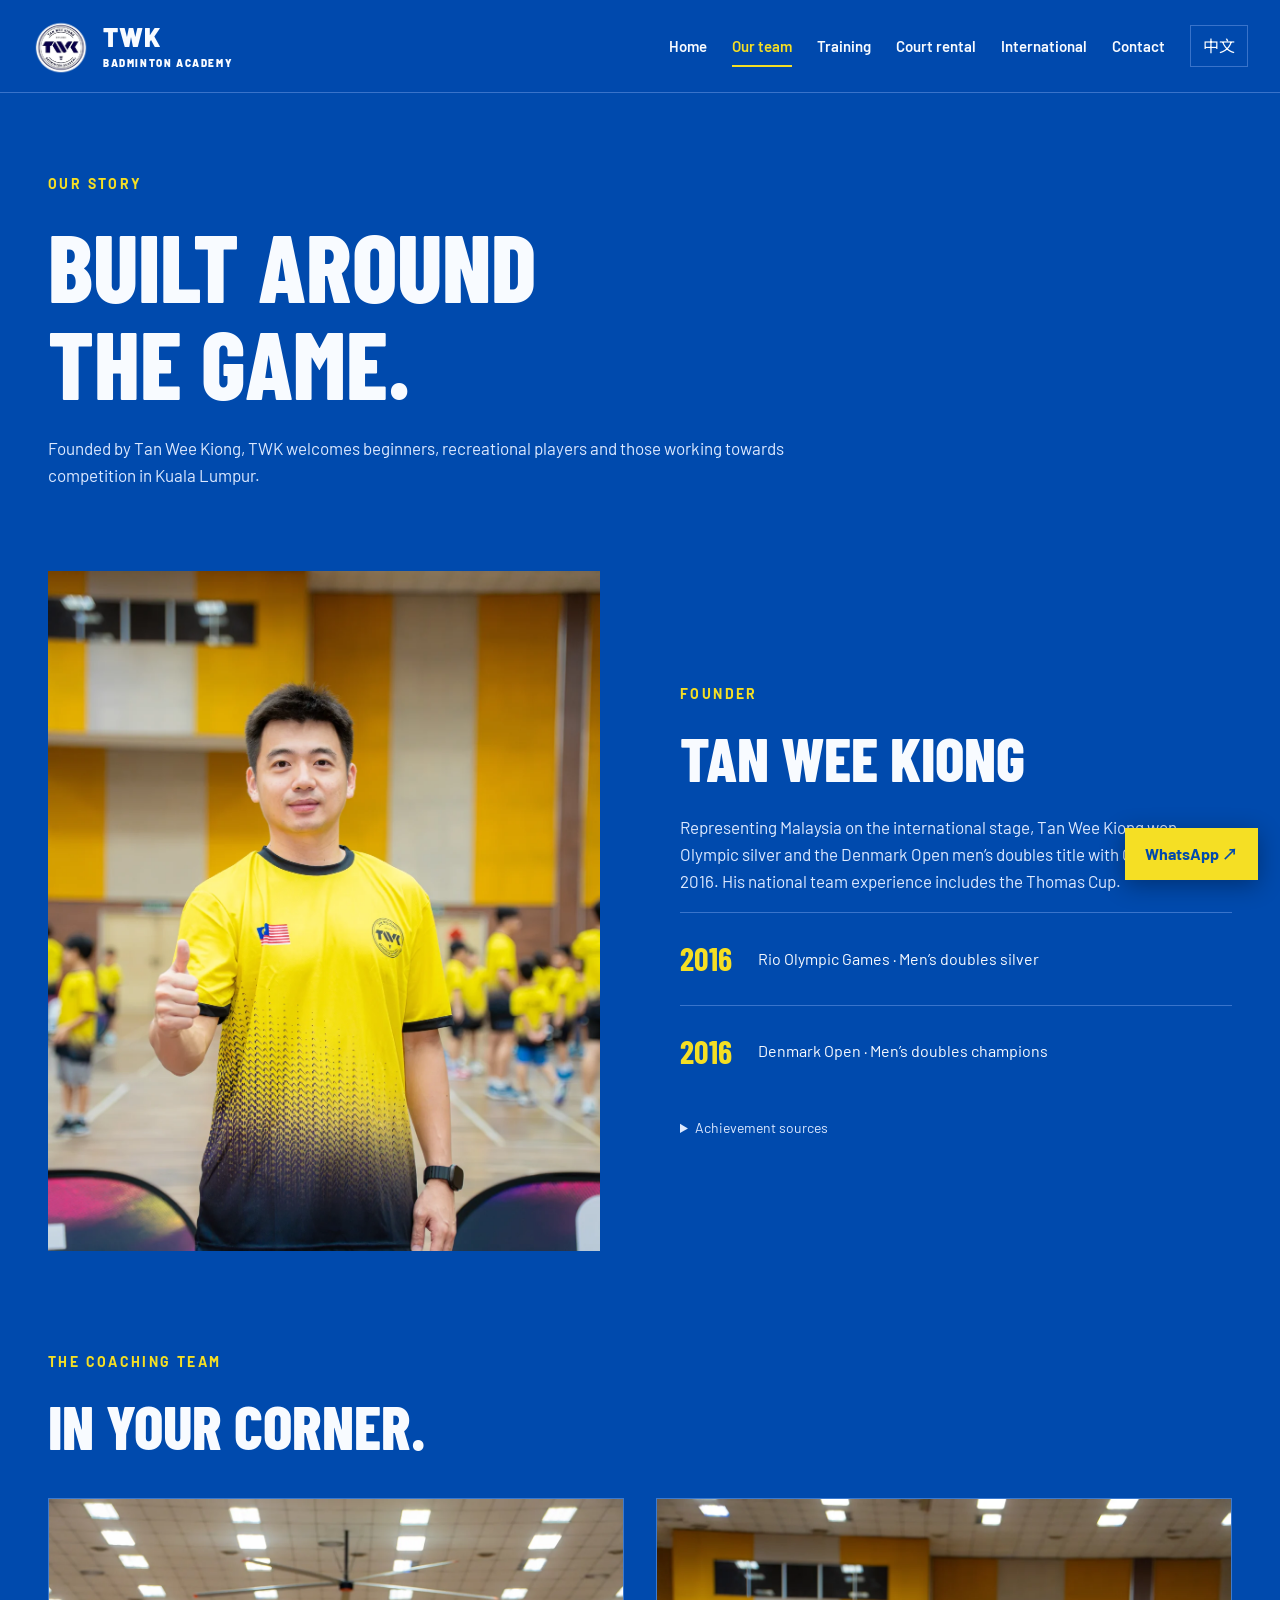
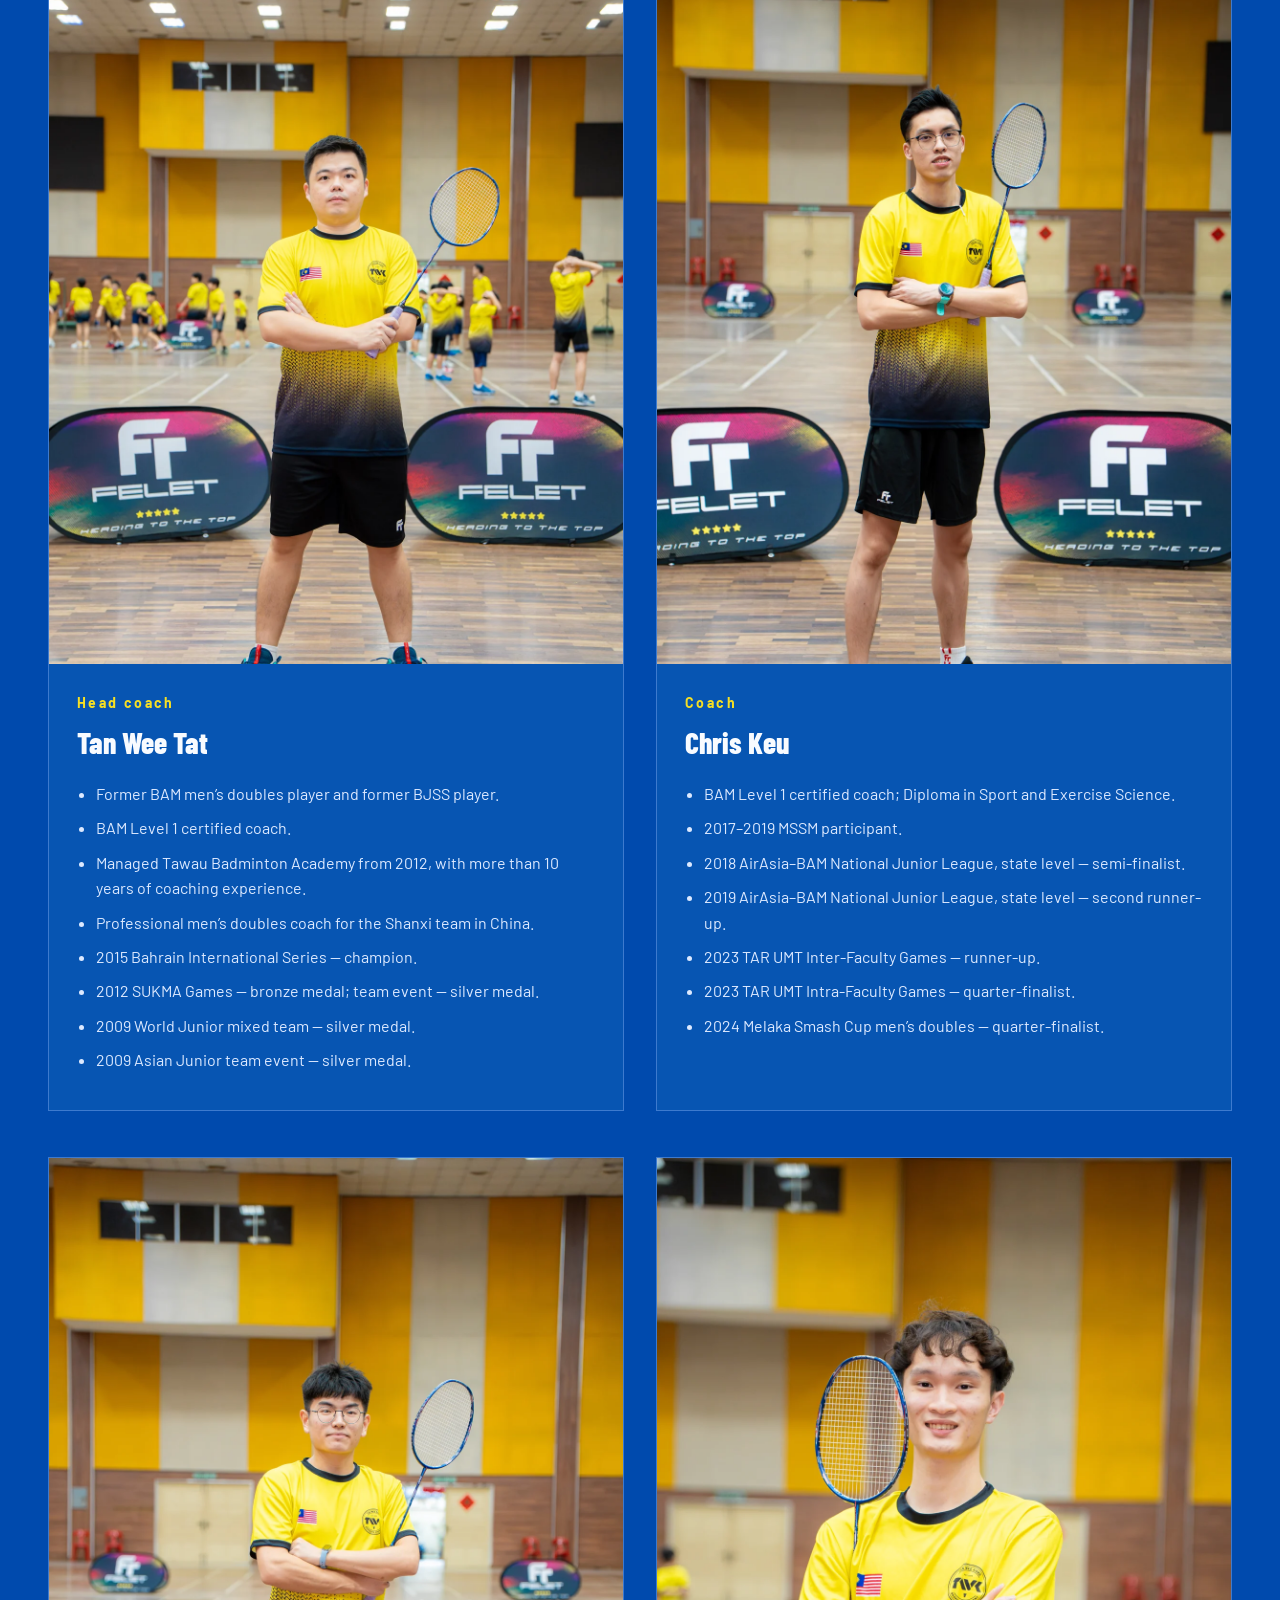
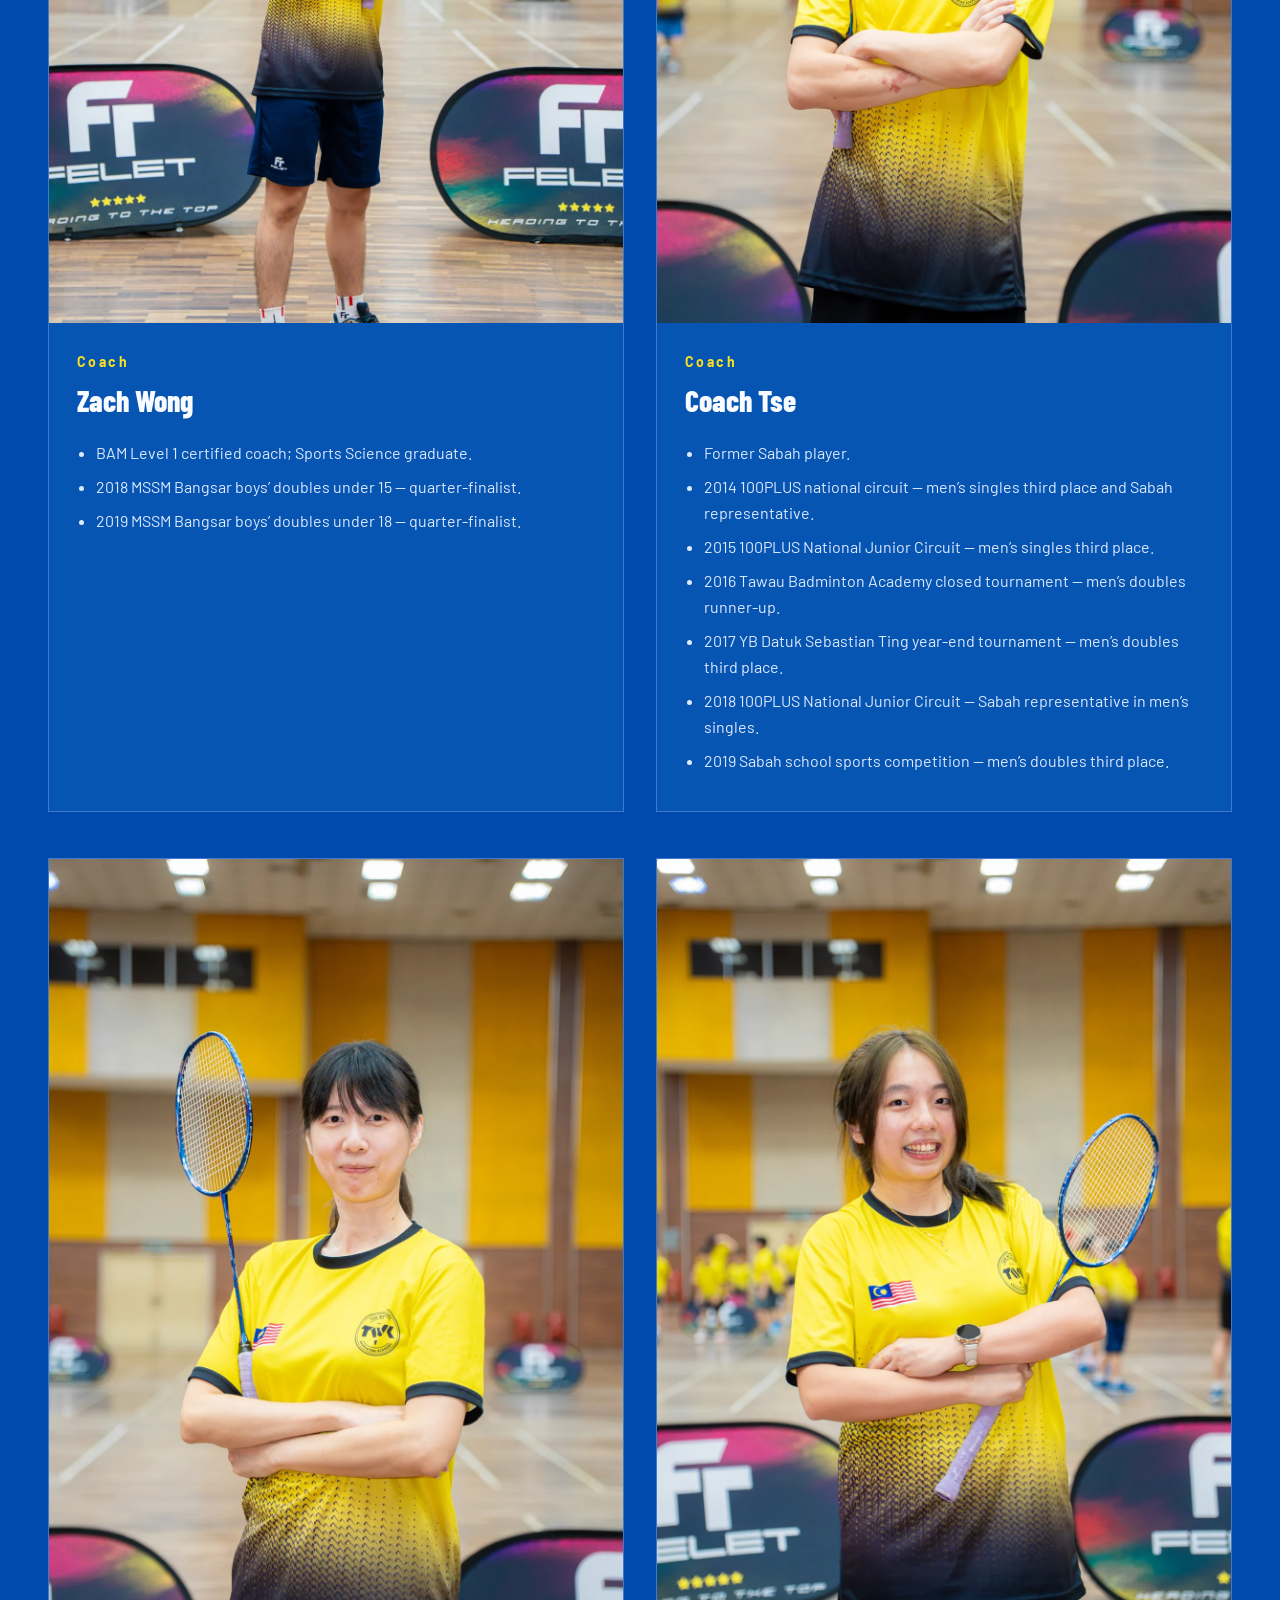
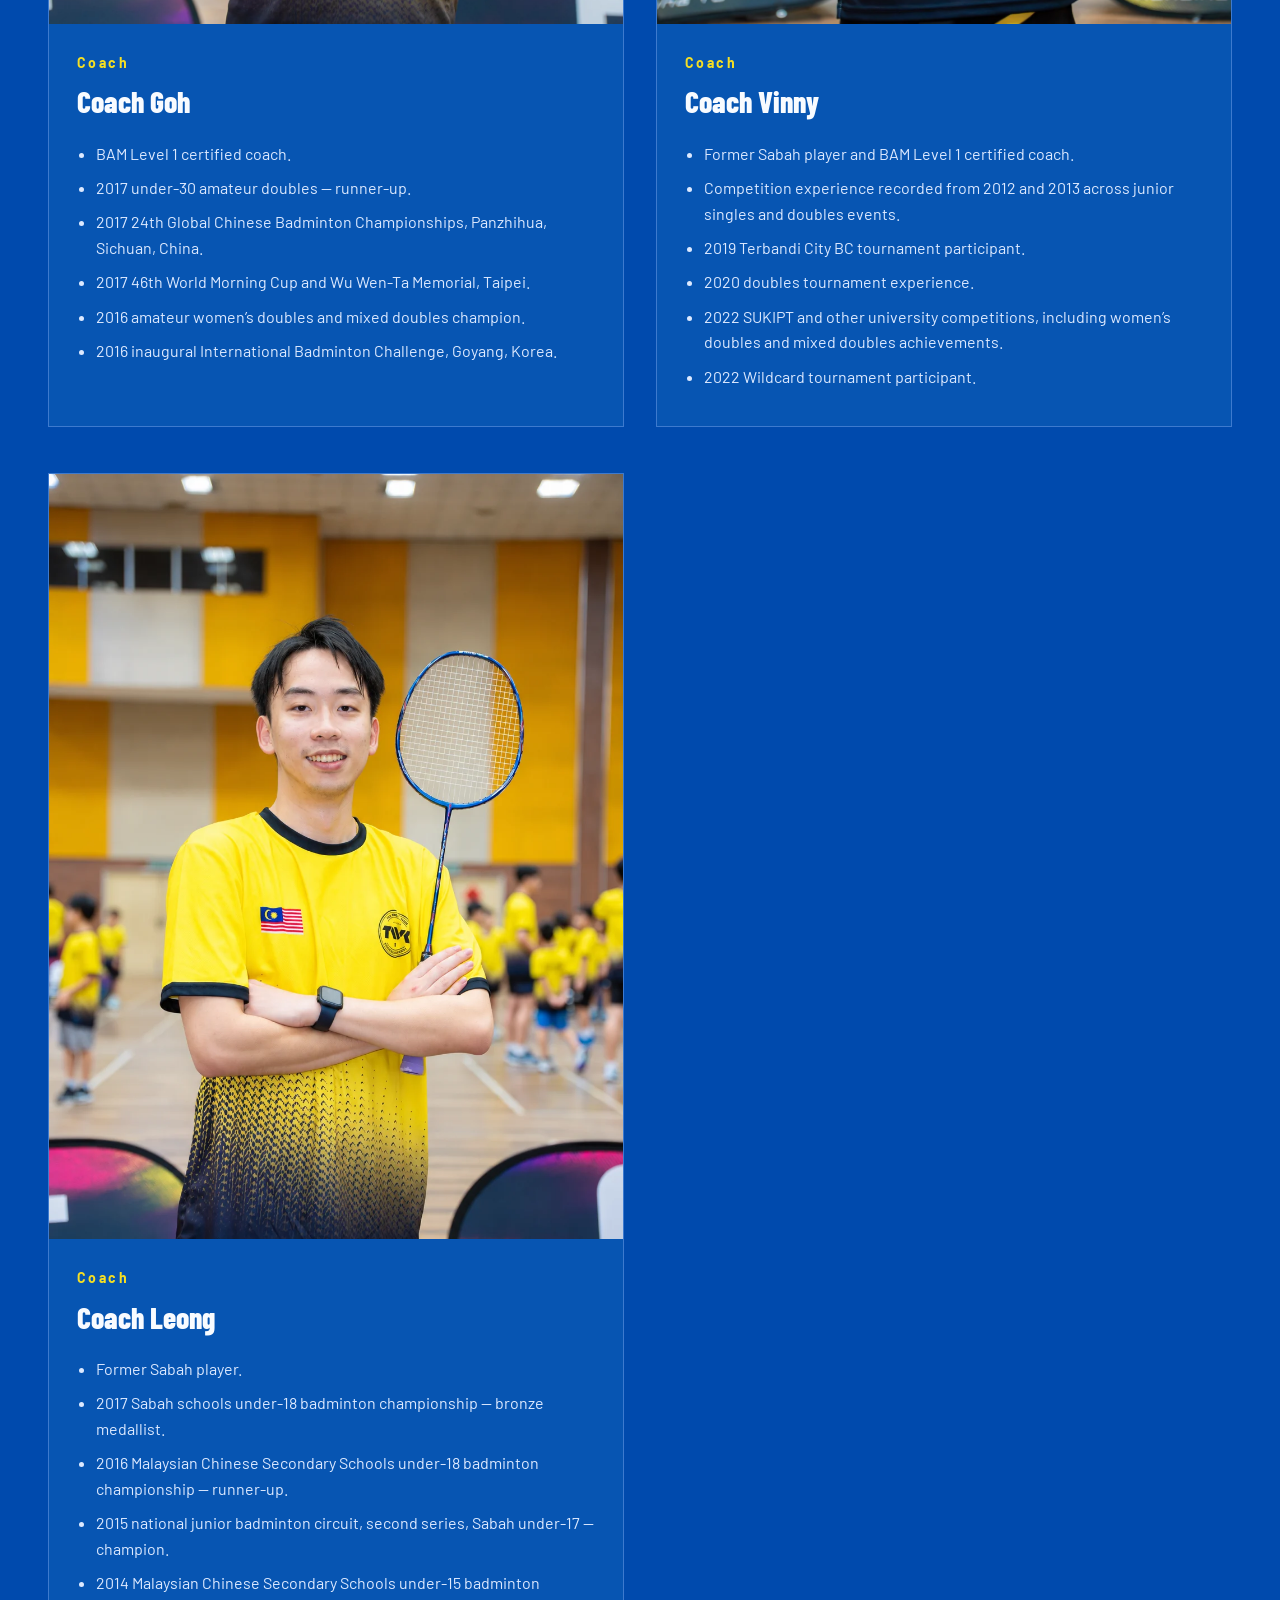
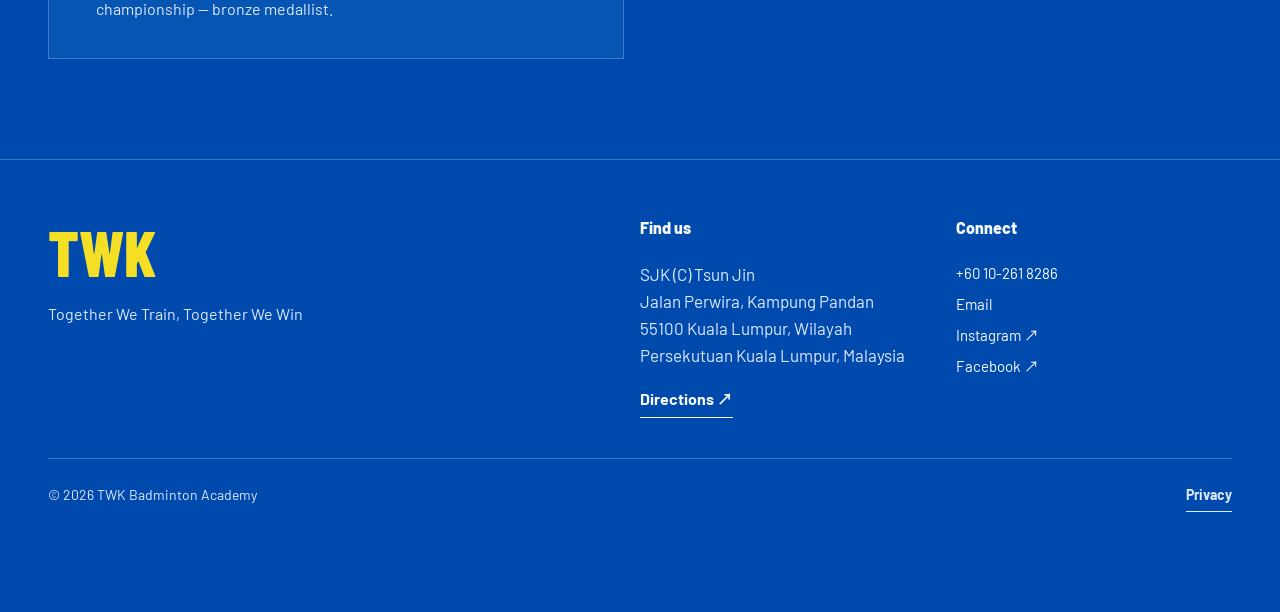
==== commit 78959c3d: "Complete coach profiles, address and bilingual cleanupgga" ====
--- a/about.html
+++ b/about.html
@@ -1,3 +1,3 @@
 <!doctype html><html lang="en"><head><meta charset="utf-8"><meta name="viewport" content="width=device-width,initial-scale=1"><meta name="description" content="TWK Badminton Academy in Kuala Lumpur. Training for children, teens and adults, court rental and international badminton exchange."><meta name="theme-color" content="#004aad"><title>Our team | TWK Badminton Academy</title><link rel="icon" href="logo.png"><link rel="stylesheet" href="style.css"><script src="app.js" defer></script></head><body><a class="skip" href="#main">Skip to content</a><header><div class="nav-wrap"><a class="brand" href="index.html"><img src="logo.png" alt="TWK logo"><span>TWK<small>BADMINTON ACADEMY</small></span></a><nav id="main-nav" aria-label="Main navigation"><a class="nav-link" href="index.html"><span class="" data-en="Home" data-zh="首页">Home</span></a><a class="nav-link current" href="about.html"><span class="" data-en="Our team" data-zh="关于与教练">Our team</span></a><a class="nav-link" href="training.html"><span class="" data-en="Training" data-zh="训练课程">Training</span></a><a class="nav-link" href="rental.html"><span class="" data-en="Court rental" data-zh="场地租赁">Court rental</span></a><a class="nav-link" href="exchange.html"><span class="" data-en="International" data-zh="国际交流">International</span></a><a class="nav-link" href="contact.html"><span class="" data-en="Contact" data-zh="联系">Contact</span></a></nav><button id="language" class="lang" aria-label="Switch language">中文</button><button id="menu-toggle" class="menu-toggle" aria-label="Open menu" aria-expanded="false" aria-controls="main-nav">☰</button></div></header><main id="main"><section class="page-intro wrap"><span class="eyebrow">OUR STORY</span><h1 class="" data-en="BUILT AROUND
 THE GAME." data-zh="因热爱而聚。">BUILT AROUND
-THE GAME.</h1><p class="" data-en="Founded by Tan Wee Kiong, TWK welcomes beginners, recreational players and those working towards competition in Kuala Lumpur." data-zh="由 Tan Wee Kiong 创办，TWK 在吉隆坡欢迎初学者、兴趣爱好者及希望参加比赛的球员。">Founded by Tan Wee Kiong, TWK welcomes beginners, recreational players and those working towards competition in Kuala Lumpur.</p></section><section class="founder wrap"><img class="" src="founder.webp" alt="Tan Wee Kiong, academy founder" loading="lazy"><div><span class="eyebrow">FOUNDER / 创办人</span><h2>TAN WEE KIONG</h2><p class="" data-en="Representing Malaysia on the international stage, Tan Wee Kiong won Olympic silver and the Denmark Open men’s doubles title with Goh V Shem in 2016. His national team experience includes the Thomas Cup." data-zh="Tan Wee Kiong 曾代表马来西亚征战国际赛场，与 Goh V Shem 搭档赢得 2016 年奥运会男双银牌及丹麦公开赛男双冠军，也曾代表马来西亚参加汤姆斯杯。">Representing Malaysia on the international stage, Tan Wee Kiong won Olympic silver and the Denmark Open men’s doubles title with Goh V Shem in 2016. His national team experience includes the Thomas Cup.</p><div class="achievement"><strong>2016</strong><span class="" data-en="Rio Olympic Games · Men’s doubles silver" data-zh="里约奥运会 · 男双银牌">Rio Olympic Games · Men’s doubles silver</span></div><div class="achievement"><strong>2016</strong><span class="" data-en="Denmark Open · Men’s doubles champions" data-zh="丹麦公开赛 · 男双冠军">Denmark Open · Men’s doubles champions</span></div><details><summary><span class="" data-en="Achievement sources" data-zh="成绩资料来源">Achievement sources</span></summary><p><a href="https://olympics.com.my/olympic-games-old/">Olympic Council of Malaysia</a> · <a href="https://denmarkopen.dk/tournament/past-winners/">Denmark Open</a> · <a href="https://system.bwfbadminton.com/uploads/2016/05/05/Thomas%20Cup%20%202016%20-%20Team%20List%20by%20Country%20-%20Alphabetical.pdf">BWF Thomas Cup team list</a></p></details></div></section><section class="wrap section"><div class="section-heading"><span class="eyebrow">THE COACHING TEAM</span><h2 class="" data-en="IN YOUR CORNER." data-zh="陪你训练，一起进步。">IN YOUR CORNER.</h2></div><div class="coach-grid"><article><img class="" src="tat.webp" alt="Tan Wee Tat" loading="lazy"><div><span class="eyebrow"><span class="" data-en="Head coach" data-zh="主教练">Head coach</span></span><h3>Tan Wee Tat</h3><p class="" data-en="BAM Level 1 certified. Former BAM and BJSS player, coaching since 2012." data-zh="BAM 一级教练认证，拥有 BAM 与 BJSS 球员经历，自 2012 年起执教。">BAM Level 1 certified. Former BAM and BJSS player, coaching since 2012.</p></div></article><article><img class="" src="chris.webp" alt="Chris Keu" loading="lazy"><div><span class="eyebrow"><span class="" data-en="Coach" data-zh="教练">Coach</span></span><h3>Chris Keu</h3><p class="" data-en="BAM Level 1 certified, with school and junior tournament experience." data-zh="BAM 一级教练认证，具备学校及青少年赛事参赛经历。">BAM Level 1 certified, with school and junior tournament experience.</p></div></article><article><img class="" src="zach.webp" alt="Zach Wong" loading="lazy"><div><span class="eyebrow"><span class="" data-en="Coach" data-zh="教练">Coach</span></span><h3>Zach Wong</h3><p class="" data-en="BAM Level 1 certified, with school-level men’s doubles experience." data-zh="BAM 一级教练认证，具备校际男子双打赛事参赛经历。">BAM Level 1 certified, with school-level men’s doubles experience.</p></div></article><article><img class="" src="xie.webp" alt="谢教练" loading="lazy"><div><span class="eyebrow"><span class="" data-en="Coach" data-zh="教练">Coach</span></span><h3>谢教练</h3><p class="" data-en="Former Sabah player with junior and open tournament experience." data-zh="曾为沙巴州球员，具备青少年及公开赛事经验。">Former Sabah player with junior and open tournament experience.</p></div></article><article><img class="" src="wu.webp" alt="吴教练" loading="lazy"><div><span class="eyebrow"><span class="" data-en="Coach" data-zh="教练">Coach</span></span><h3>吴教练</h3><p class="" data-en="BAM Level 1 certified, with international tournament experience." data-zh="BAM 一级教练认证，具备国际赛事参赛经验。">BAM Level 1 certified, with international tournament experience.</p></div></article><article><img class="" src="chen.webp" alt="陈教练" loading="lazy"><div><span class="eyebrow"><span class="" data-en="Coach" data-zh="教练">Coach</span></span><h3>陈教练</h3><p class="" data-en="BAM Level 1 certified and a former Sabah player." data-zh="BAM 一级教练认证，曾为沙巴州球员。">BAM Level 1 certified and a former Sabah player.</p></div></article><article><img class="" src="liang.webp" alt="梁教练" loading="lazy"><div><span class="eyebrow"><span class="" data-en="Coach" data-zh="教练">Coach</span></span><h3>梁教练</h3><p class="" data-en="Former Sabah player with junior tournament experience." data-zh="曾为沙巴州球员，具备青少年赛事经验。">Former Sabah player with junior tournament experience.</p></div></article></div></section></main><footer><div class="wrap footer-grid"><div class="footer-brand">TWK<p class="" data-en="Together We Train, Together We Win" data-zh="一起训练，一起赢">Together We Train, Together We Win</p></div><div><h3 class="" data-en="Find us" data-zh="找到我们">Find us</h3><p>SJK (C) Tsun Jin<br>Kuala Lumpur, Malaysia</p><a class="text-link" href="https://maps.app.goo.gl/oto1CBTmUbK7EyiP8" target="_blank" rel="noopener noreferrer"><span class="" data-en="Directions ↗" data-zh="地图导航 ↗">Directions ↗</span></a></div><div><h3 class="" data-en="Connect" data-zh="联系">Connect</h3><a class="footer-link" href="https://wa.me/60102618286" target="_blank" rel="noopener noreferrer"><span class="" data-en="+60 10-261 8286" data-zh="+60 10-261 8286">+60 10-261 8286</span></a><a class="footer-link" href="mailto:tanweekiongba@gmail.com"><span class="" data-en="Email" data-zh="电子邮件">Email</span></a><a class="footer-link" href="https://www.instagram.com/tanweekiongbadmintonacademy/" target="_blank" rel="noopener noreferrer"><span class="" data-en="Instagram ↗" data-zh="Instagram ↗">Instagram ↗</span></a><a class="footer-link" href="https://www.facebook.com/profile.php?id=100083049833303" target="_blank" rel="noopener noreferrer"><span class="" data-en="Facebook ↗" data-zh="Facebook ↗">Facebook ↗</span></a></div></div><div class="wrap footer-bottom"><span>© 2026 TWK Badminton Academy</span><a class="text-link" href="privacy.html"><span class="" data-en="Privacy" data-zh="隐私说明">Privacy</span></a></div></footer><a class="floating-wa" href="https://wa.me/60102618286" target="_blank" rel="noopener noreferrer"><span class="" data-en="WhatsApp ↗" data-zh="WhatsApp 咨询 ↗">WhatsApp ↗</span></a></body></html>+THE GAME.</h1><p class="" data-en="Founded by Tan Wee Kiong, TWK welcomes beginners, recreational players and those working towards competition in Kuala Lumpur." data-zh="由 Tan Wee Kiong 创办，TWK 在吉隆坡欢迎初学者、兴趣爱好者及希望参加比赛的球员。">Founded by Tan Wee Kiong, TWK welcomes beginners, recreational players and those working towards competition in Kuala Lumpur.</p></section><section class="founder wrap"><img class="" src="founder.webp" alt="Tan Wee Kiong, academy founder" loading="lazy"><div><span class="eyebrow"><span class="" data-en="FOUNDER" data-zh="创办人">FOUNDER</span></span><h2>TAN WEE KIONG</h2><p class="" data-en="Representing Malaysia on the international stage, Tan Wee Kiong won Olympic silver and the Denmark Open men’s doubles title with Goh V Shem in 2016. His national team experience includes the Thomas Cup." data-zh="Tan Wee Kiong 曾代表马来西亚征战国际赛场，与 Goh V Shem 搭档赢得 2016 年奥运会男双银牌及丹麦公开赛男双冠军，也曾代表马来西亚参加汤姆斯杯。">Representing Malaysia on the international stage, Tan Wee Kiong won Olympic silver and the Denmark Open men’s doubles title with Goh V Shem in 2016. His national team experience includes the Thomas Cup.</p><div class="achievement"><strong>2016</strong><span class="" data-en="Rio Olympic Games · Men’s doubles silver" data-zh="里约奥运会 · 男双银牌">Rio Olympic Games · Men’s doubles silver</span></div><div class="achievement"><strong>2016</strong><span class="" data-en="Denmark Open · Men’s doubles champions" data-zh="丹麦公开赛 · 男双冠军">Denmark Open · Men’s doubles champions</span></div><details><summary><span class="" data-en="Achievement sources" data-zh="成绩资料来源">Achievement sources</span></summary><p><a href="https://olympics.com.my/olympic-games-old/">Olympic Council of Malaysia</a> · <a href="https://denmarkopen.dk/tournament/past-winners/">Denmark Open</a> · <a href="https://system.bwfbadminton.com/uploads/2016/05/05/Thomas%20Cup%20%202016%20-%20Team%20List%20by%20Country%20-%20Alphabetical.pdf">BWF Thomas Cup team list</a></p></details></div></section><section class="wrap section"><div class="section-heading"><span class="eyebrow">THE COACHING TEAM</span><h2 class="" data-en="IN YOUR CORNER." data-zh="陪你训练，一起进步。">IN YOUR CORNER.</h2></div><div class="coach-grid"><article><img class="" src="tat.webp" alt="Tan Wee Tat" loading="lazy"><div><span class="eyebrow"><span class="" data-en="Head coach" data-zh="主教练">Head coach</span></span><h3 class="" data-en="Tan Wee Tat" data-zh="Tan Wee Tat">Tan Wee Tat</h3><ul class="coach-facts"><li><span class="" data-en="Former BAM men’s doubles player and former BJSS player." data-zh="前马来西亚国家队男双球员及前 BJSS 球员。">Former BAM men’s doubles player and former BJSS player.</span></li><li><span class="" data-en="BAM Level 1 certified coach." data-zh="大马羽毛球协会认证一级教练。">BAM Level 1 certified coach.</span></li><li><span class="" data-en="Managed Tawau Badminton Academy from 2012, with more than 10 years of coaching experience." data-zh="自 2012 年起管理斗湖羽毛球学院，拥有超过 10 年执教经验。">Managed Tawau Badminton Academy from 2012, with more than 10 years of coaching experience.</span></li><li><span class="" data-en="Professional men’s doubles coach for the Shanxi team in China." data-zh="曾任中国山西队专业男双教练。">Professional men’s doubles coach for the Shanxi team in China.</span></li><li><span class="" data-en="2015 Bahrain International Series — champion." data-zh="2015 Bahrain International Series 冠军。">2015 Bahrain International Series — champion.</span></li><li><span class="" data-en="2012 SUKMA Games — bronze medal; team event — silver medal." data-zh="2012 SUKMA Games 铜牌；团体赛银牌。">2012 SUKMA Games — bronze medal; team event — silver medal.</span></li><li><span class="" data-en="2009 World Junior mixed team — silver medal." data-zh="2009 世界青年混合团体赛银牌。">2009 World Junior mixed team — silver medal.</span></li><li><span class="" data-en="2009 Asian Junior team event — silver medal." data-zh="2009 亚洲青年团体赛银牌。">2009 Asian Junior team event — silver medal.</span></li></ul></div></article><article><img class="" src="chris.webp" alt="Chris Keu" loading="lazy"><div><span class="eyebrow"><span class="" data-en="Coach" data-zh="教练">Coach</span></span><h3 class="" data-en="Chris Keu" data-zh="Chris Keu">Chris Keu</h3><ul class="coach-facts"><li><span class="" data-en="BAM Level 1 certified coach; Diploma in Sport and Exercise Science." data-zh="大马羽毛球协会认证一级教练；运动与锻炼科学文凭。">BAM Level 1 certified coach; Diploma in Sport and Exercise Science.</span></li><li><span class="" data-en="2017–2019 MSSM participant." data-zh="2017–2019 MSSM 参赛者。">2017–2019 MSSM participant.</span></li><li><span class="" data-en="2018 AirAsia–BAM National Junior League, state level — semi-finalist." data-zh="2018 AirAsia–BAM 全国青少年联赛州级半决赛。">2018 AirAsia–BAM National Junior League, state level — semi-finalist.</span></li><li><span class="" data-en="2019 AirAsia–BAM National Junior League, state level — second runner-up." data-zh="2019 AirAsia–BAM 全国青少年联赛州级季军。">2019 AirAsia–BAM National Junior League, state level — second runner-up.</span></li><li><span class="" data-en="2023 TAR UMT Inter-Faculty Games — runner-up." data-zh="2023 TAR UMT 跨院系比赛亚军。">2023 TAR UMT Inter-Faculty Games — runner-up.</span></li><li><span class="" data-en="2023 TAR UMT Intra-Faculty Games — quarter-finalist." data-zh="2023 TAR UMT 院系内部比赛八强。">2023 TAR UMT Intra-Faculty Games — quarter-finalist.</span></li><li><span class="" data-en="2024 Melaka Smash Cup men’s doubles — quarter-finalist." data-zh="2024 Melaka Smash Cup 男双八强。">2024 Melaka Smash Cup men’s doubles — quarter-finalist.</span></li></ul></div></article><article><img class="" src="zach.webp" alt="Zach Wong" loading="lazy"><div><span class="eyebrow"><span class="" data-en="Coach" data-zh="教练">Coach</span></span><h3 class="" data-en="Zach Wong" data-zh="Zach Wong">Zach Wong</h3><ul class="coach-facts"><li><span class="" data-en="BAM Level 1 certified coach; Sports Science graduate." data-zh="大马羽毛球协会认证一级教练；运动科学系毕业。">BAM Level 1 certified coach; Sports Science graduate.</span></li><li><span class="" data-en="2018 MSSM Bangsar boys’ doubles under 15 — quarter-finalist." data-zh="2018 MSSM Bangsar 男子 15 岁以下双打八强。">2018 MSSM Bangsar boys’ doubles under 15 — quarter-finalist.</span></li><li><span class="" data-en="2019 MSSM Bangsar boys’ doubles under 18 — quarter-finalist." data-zh="2019 MSSM Bangsar 男子 18 岁以下双打八强。">2019 MSSM Bangsar boys’ doubles under 18 — quarter-finalist.</span></li></ul></div></article><article><img class="" src="xie.webp" alt="Coach Tse" loading="lazy"><div><span class="eyebrow"><span class="" data-en="Coach" data-zh="教练">Coach</span></span><h3 class="" data-en="Coach Tse" data-zh="谢教练">Coach Tse</h3><ul class="coach-facts"><li><span class="" data-en="Former Sabah player." data-zh="前沙巴州球员。">Former Sabah player.</span></li><li><span class="" data-en="2014 100PLUS national circuit — men’s singles third place and Sabah representative." data-zh="2014 100PLUS 全国赛区男子单打季军及沙巴代表。">2014 100PLUS national circuit — men’s singles third place and Sabah representative.</span></li><li><span class="" data-en="2015 100PLUS National Junior Circuit — men’s singles third place." data-zh="2015 100PLUS 全国青少年赛区男子单打季军。">2015 100PLUS National Junior Circuit — men’s singles third place.</span></li><li><span class="" data-en="2016 Tawau Badminton Academy closed tournament — men’s doubles runner-up." data-zh="2016 斗湖羽毛球学院封闭赛男双亚军。">2016 Tawau Badminton Academy closed tournament — men’s doubles runner-up.</span></li><li><span class="" data-en="2017 YB Datuk Sebastian Ting year-end tournament — men’s doubles third place." data-zh="2017 YB Datuk Sebastian Ting 年终赛男双季军。">2017 YB Datuk Sebastian Ting year-end tournament — men’s doubles third place.</span></li><li><span class="" data-en="2018 100PLUS National Junior Circuit — Sabah representative in men’s singles." data-zh="2018 100PLUS 全国青少年赛区男子单打沙巴代表。">2018 100PLUS National Junior Circuit — Sabah representative in men’s singles.</span></li><li><span class="" data-en="2019 Sabah school sports competition — men’s doubles third place." data-zh="2019 沙巴州中学体育比赛男双季军。">2019 Sabah school sports competition — men’s doubles third place.</span></li></ul></div></article><article><img class="" src="wu.webp" alt="Coach Goh" loading="lazy"><div><span class="eyebrow"><span class="" data-en="Coach" data-zh="教练">Coach</span></span><h3 class="" data-en="Coach Goh" data-zh="吴教练">Coach Goh</h3><ul class="coach-facts"><li><span class="" data-en="BAM Level 1 certified coach." data-zh="大马羽毛球协会认证一级教练。">BAM Level 1 certified coach.</span></li><li><span class="" data-en="2017 under-30 amateur doubles — runner-up." data-zh="2017 U30 业余双打亚军。">2017 under-30 amateur doubles — runner-up.</span></li><li><span class="" data-en="2017 24th Global Chinese Badminton Championships, Panzhihua, Sichuan, China." data-zh="2017 第 24 届全球华人羽毛球锦标赛（中国四川攀枝花）。">2017 24th Global Chinese Badminton Championships, Panzhihua, Sichuan, China.</span></li><li><span class="" data-en="2017 46th World Morning Cup and Wu Wen-Ta Memorial, Taipei." data-zh="2017 第 46 届世界晨曦杯暨吴文达纪念赛（台北）。">2017 46th World Morning Cup and Wu Wen-Ta Memorial, Taipei.</span></li><li><span class="" data-en="2016 amateur women’s doubles and mixed doubles champion." data-zh="2016 业余女双及混双冠军。">2016 amateur women’s doubles and mixed doubles champion.</span></li><li><span class="" data-en="2016 inaugural International Badminton Challenge, Goyang, Korea." data-zh="2016 首届挑战国际羽毛球赛事（韩国高阳）。">2016 inaugural International Badminton Challenge, Goyang, Korea.</span></li></ul></div></article><article><img class="" src="chen.webp" alt="Coach Vinny" loading="lazy"><div><span class="eyebrow"><span class="" data-en="Coach" data-zh="教练">Coach</span></span><h3 class="" data-en="Coach Vinny" data-zh="陈教练">Coach Vinny</h3><ul class="coach-facts"><li><span class="" data-en="Former Sabah player and BAM Level 1 certified coach." data-zh="前沙巴州球员及大马羽毛球协会认证一级教练。">Former Sabah player and BAM Level 1 certified coach.</span></li><li><span class="" data-en="Competition experience recorded from 2012 and 2013 across junior singles and doubles events." data-zh="2012 至 2013 年参与多项青少年单打及双打赛事。">Competition experience recorded from 2012 and 2013 across junior singles and doubles events.</span></li><li><span class="" data-en="2019 Terbandi City BC tournament participant." data-zh="2019 Terbandi City BC 赛事参赛者。">2019 Terbandi City BC tournament participant.</span></li><li><span class="" data-en="2020 doubles tournament experience." data-zh="2020 年双打赛事经验。">2020 doubles tournament experience.</span></li><li><span class="" data-en="2022 SUKIPT and other university competitions, including women’s doubles and mixed doubles achievements." data-zh="2022 年参与 SUKIPT 及其他大专赛事，并取得女双与混双成绩。">2022 SUKIPT and other university competitions, including women’s doubles and mixed doubles achievements.</span></li><li><span class="" data-en="2022 Wildcard tournament participant." data-zh="2022 Wildcard 赛事参赛者。">2022 Wildcard tournament participant.</span></li></ul></div></article><article><img class="" src="liang.webp" alt="Coach Leong" loading="lazy"><div><span class="eyebrow"><span class="" data-en="Coach" data-zh="教练">Coach</span></span><h3 class="" data-en="Coach Leong" data-zh="梁教练">Coach Leong</h3><ul class="coach-facts"><li><span class="" data-en="Former Sabah player." data-zh="前沙巴州球员。">Former Sabah player.</span></li><li><span class="" data-en="2017 Sabah schools under-18 badminton championship — bronze medallist." data-zh="2017 沙巴州 18 岁以下校际羽毛球锦标赛铜牌。">2017 Sabah schools under-18 badminton championship — bronze medallist.</span></li><li><span class="" data-en="2016 Malaysian Chinese Secondary Schools under-18 badminton championship — runner-up." data-zh="2016 马来西亚华文独中 18 岁以下羽毛球锦标赛亚军。">2016 Malaysian Chinese Secondary Schools under-18 badminton championship — runner-up.</span></li><li><span class="" data-en="2015 national junior badminton circuit, second series, Sabah under-17 — champion." data-zh="2015 全国青少年羽毛球巡回赛第二系列沙巴 17 岁以下冠军。">2015 national junior badminton circuit, second series, Sabah under-17 — champion.</span></li><li><span class="" data-en="2014 Malaysian Chinese Secondary Schools under-15 badminton championship — bronze medallist." data-zh="2014 马来西亚华文独中 15 岁以下羽毛球锦标赛铜牌。">2014 Malaysian Chinese Secondary Schools under-15 badminton championship — bronze medallist.</span></li></ul></div></article></div></section></main><footer><div class="wrap footer-grid"><div class="footer-brand">TWK<p class="" data-en="Together We Train, Together We Win" data-zh="一起训练，一起赢">Together We Train, Together We Win</p></div><div><h3 class="" data-en="Find us" data-zh="找到我们">Find us</h3><p>SJK (C) Tsun Jin<br>Jalan Perwira, Kampung Pandan<br>55100 Kuala Lumpur, Wilayah Persekutuan Kuala Lumpur, Malaysia</p><a class="text-link" href="https://maps.app.goo.gl/oto1CBTmUbK7EyiP8" target="_blank" rel="noopener noreferrer"><span class="" data-en="Directions ↗" data-zh="地图导航 ↗">Directions ↗</span></a></div><div><h3 class="" data-en="Connect" data-zh="联系">Connect</h3><a class="footer-link" href="https://wa.me/60102618286" target="_blank" rel="noopener noreferrer"><span class="" data-en="+60 10-261 8286" data-zh="+60 10-261 8286">+60 10-261 8286</span></a><a class="footer-link" href="mailto:tanweekiongba@gmail.com"><span class="" data-en="Email" data-zh="电子邮件">Email</span></a><a class="footer-link" href="https://www.instagram.com/tanweekiongbadmintonacademy/" target="_blank" rel="noopener noreferrer"><span class="" data-en="Instagram ↗" data-zh="Instagram ↗">Instagram ↗</span></a><a class="footer-link" href="https://www.facebook.com/profile.php?id=100083049833303" target="_blank" rel="noopener noreferrer"><span class="" data-en="Facebook ↗" data-zh="Facebook ↗">Facebook ↗</span></a></div></div><div class="wrap footer-bottom"><span>© 2026 TWK Badminton Academy</span><a class="text-link" href="privacy.html"><span class="" data-en="Privacy" data-zh="隐私说明">Privacy</span></a></div></footer><a class="floating-wa" href="https://wa.me/60102618286" target="_blank" rel="noopener noreferrer"><span class="" data-en="WhatsApp ↗" data-zh="WhatsApp 咨询 ↗">WhatsApp ↗</span></a></body></html>
--- a/style.css
+++ b/style.css
@@ -18,7 +18,11 @@
 input,select{background:#0755b2;border-color:#89aef49c}
 option{background:#0755b2}
 .course-grid{grid-template-columns:repeat(4,1fr)}
-.coach-grid{grid-template-columns:repeat(4,1fr)}
-@media(max-width:1150px){.course-grid{grid-template-columns:repeat(2,1fr)}.coach-grid{grid-template-columns:repeat(3,1fr)}}
-@media(max-width:900px){.hero-shade{background:linear-gradient(90deg,#004aade6,#004aad59),linear-gradient(0deg,#004aad,transparent 65%)}.coach-grid{grid-template-columns:repeat(2,1fr)}}
+.coach-grid{grid-template-columns:repeat(2,1fr);gap:46px 32px}
+.coach-grid article{background:#0755b2;border:1px solid var(--line)}
+.coach-grid article>div{padding:28px}
+.coach-facts{margin:0;padding-left:1.2rem;color:var(--muted);font-size:1rem}
+.coach-facts li{margin:.55rem 0}
+@media(max-width:1150px){.course-grid{grid-template-columns:repeat(2,1fr)}}
+@media(max-width:900px){.hero-shade{background:linear-gradient(90deg,#004aade6,#004aad59),linear-gradient(0deg,#004aad,transparent 65%)}}
 @media(max-width:600px){.course-grid,.coach-grid{grid-template-columns:1fr}}
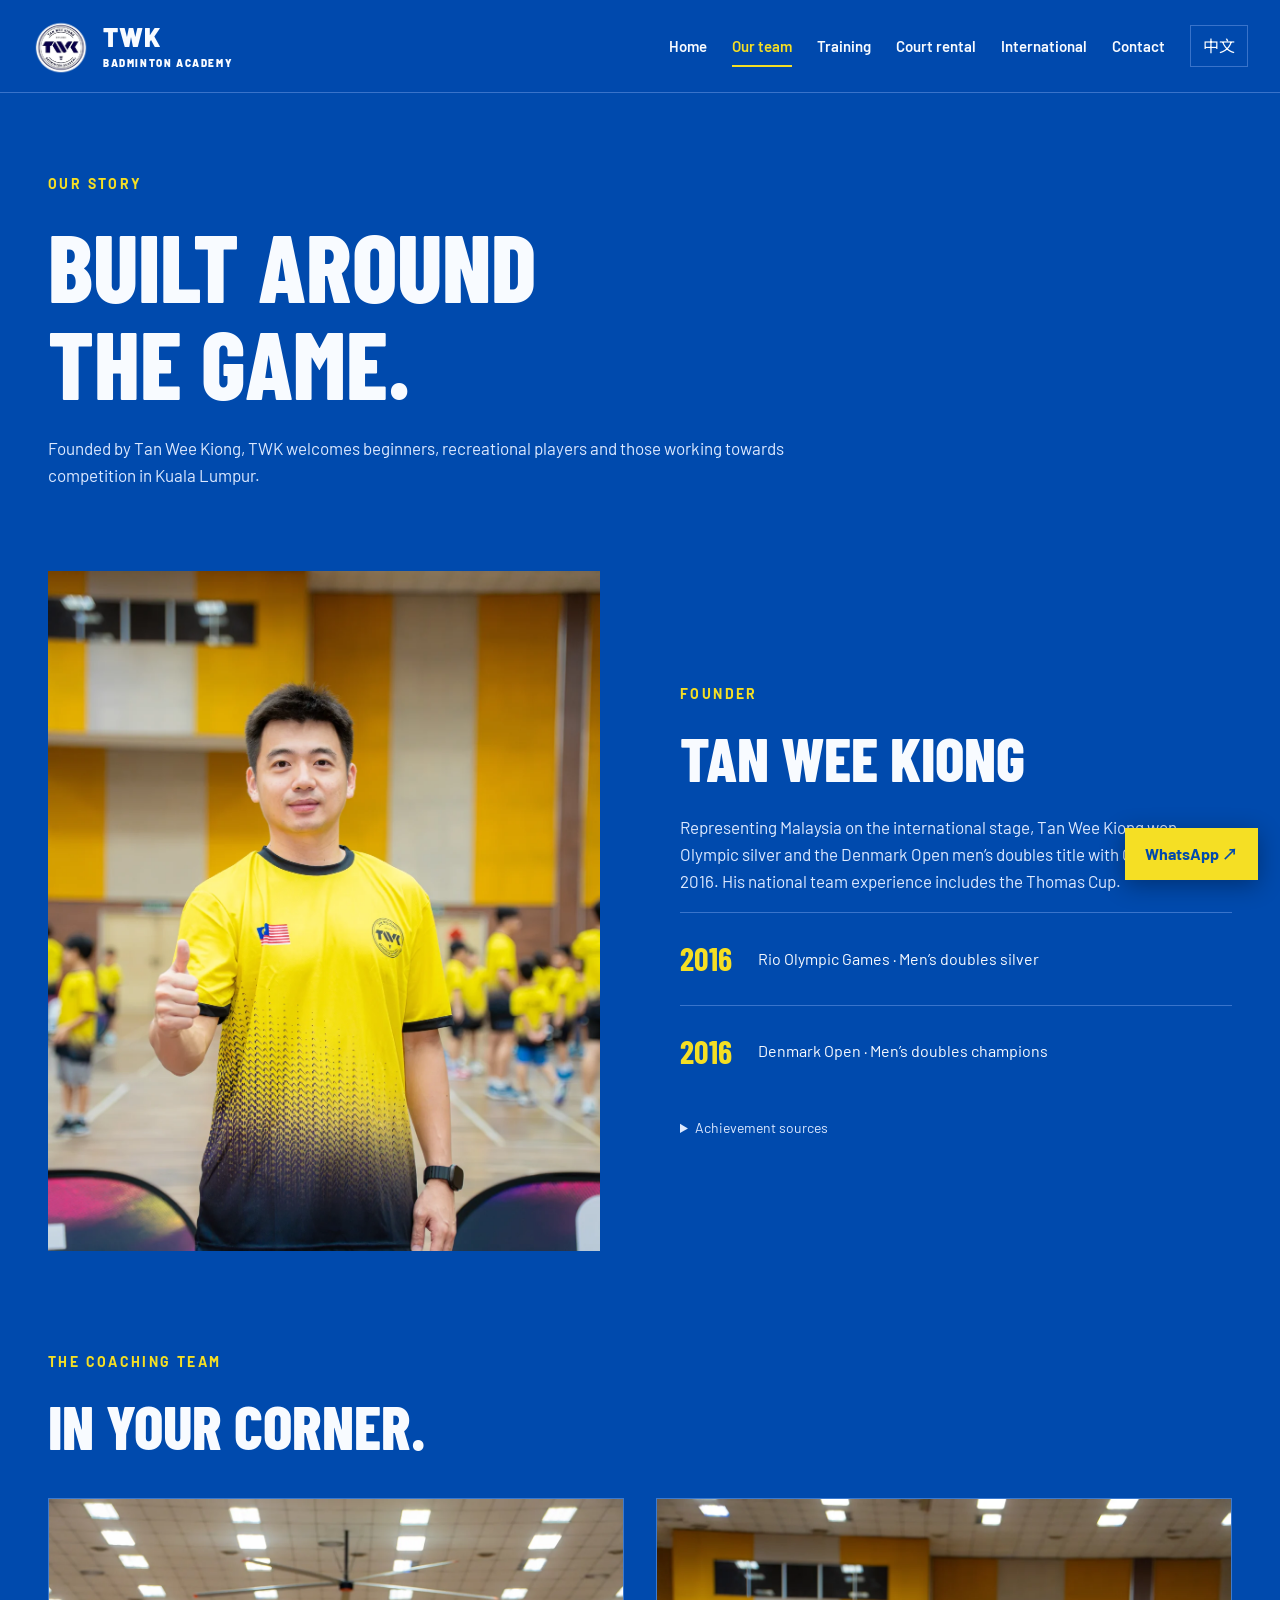
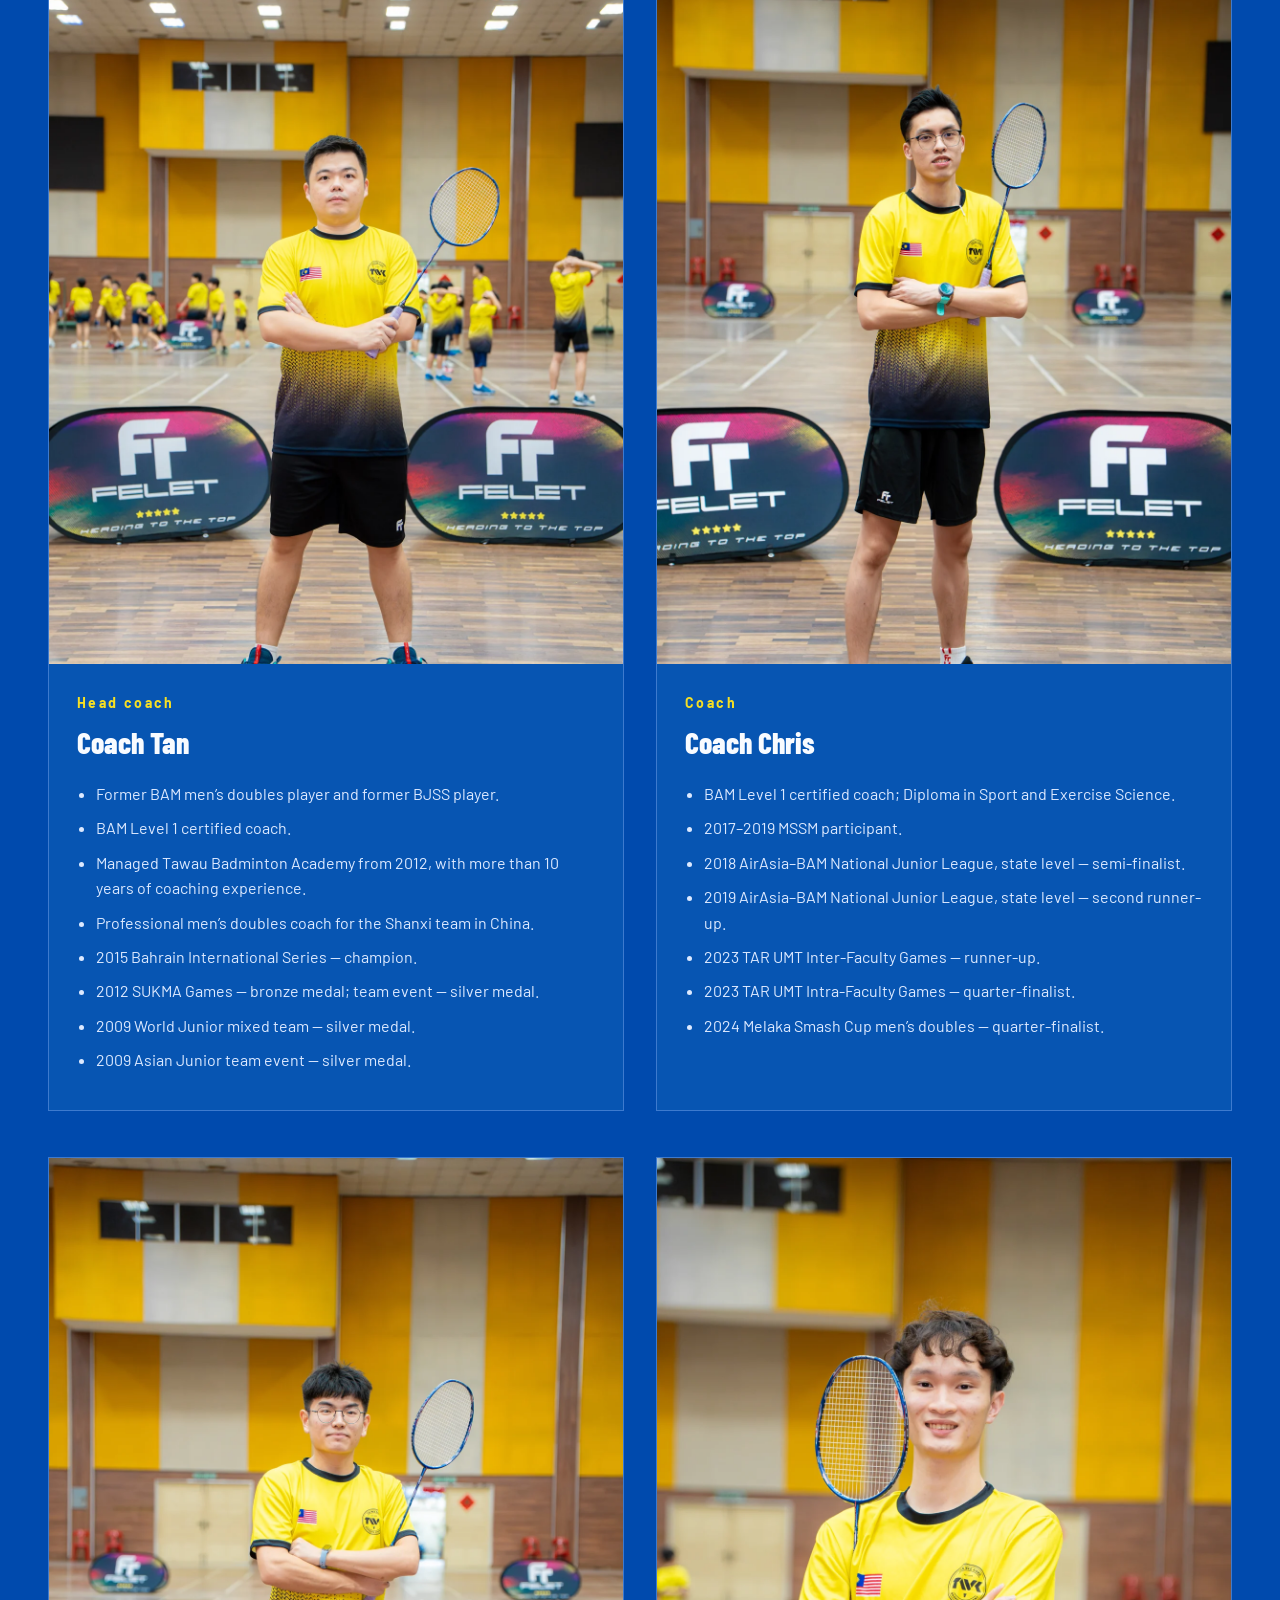
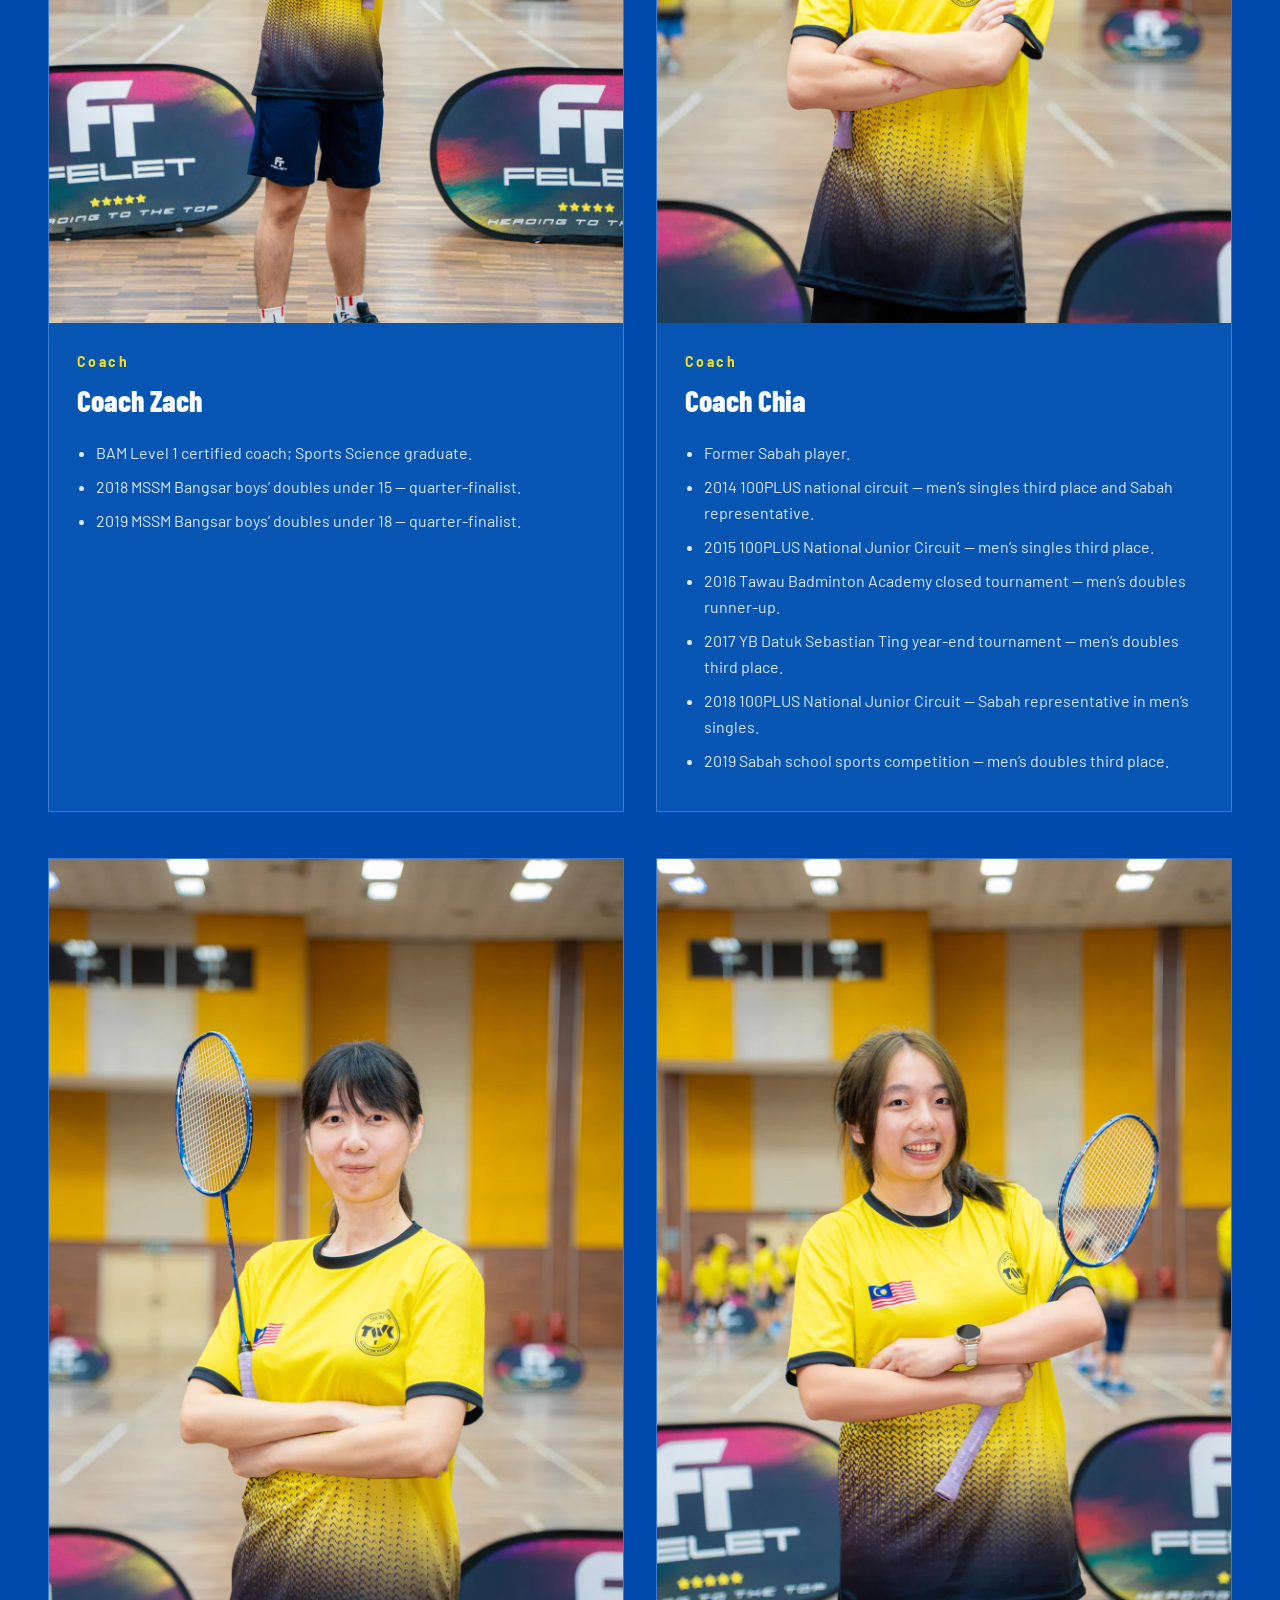
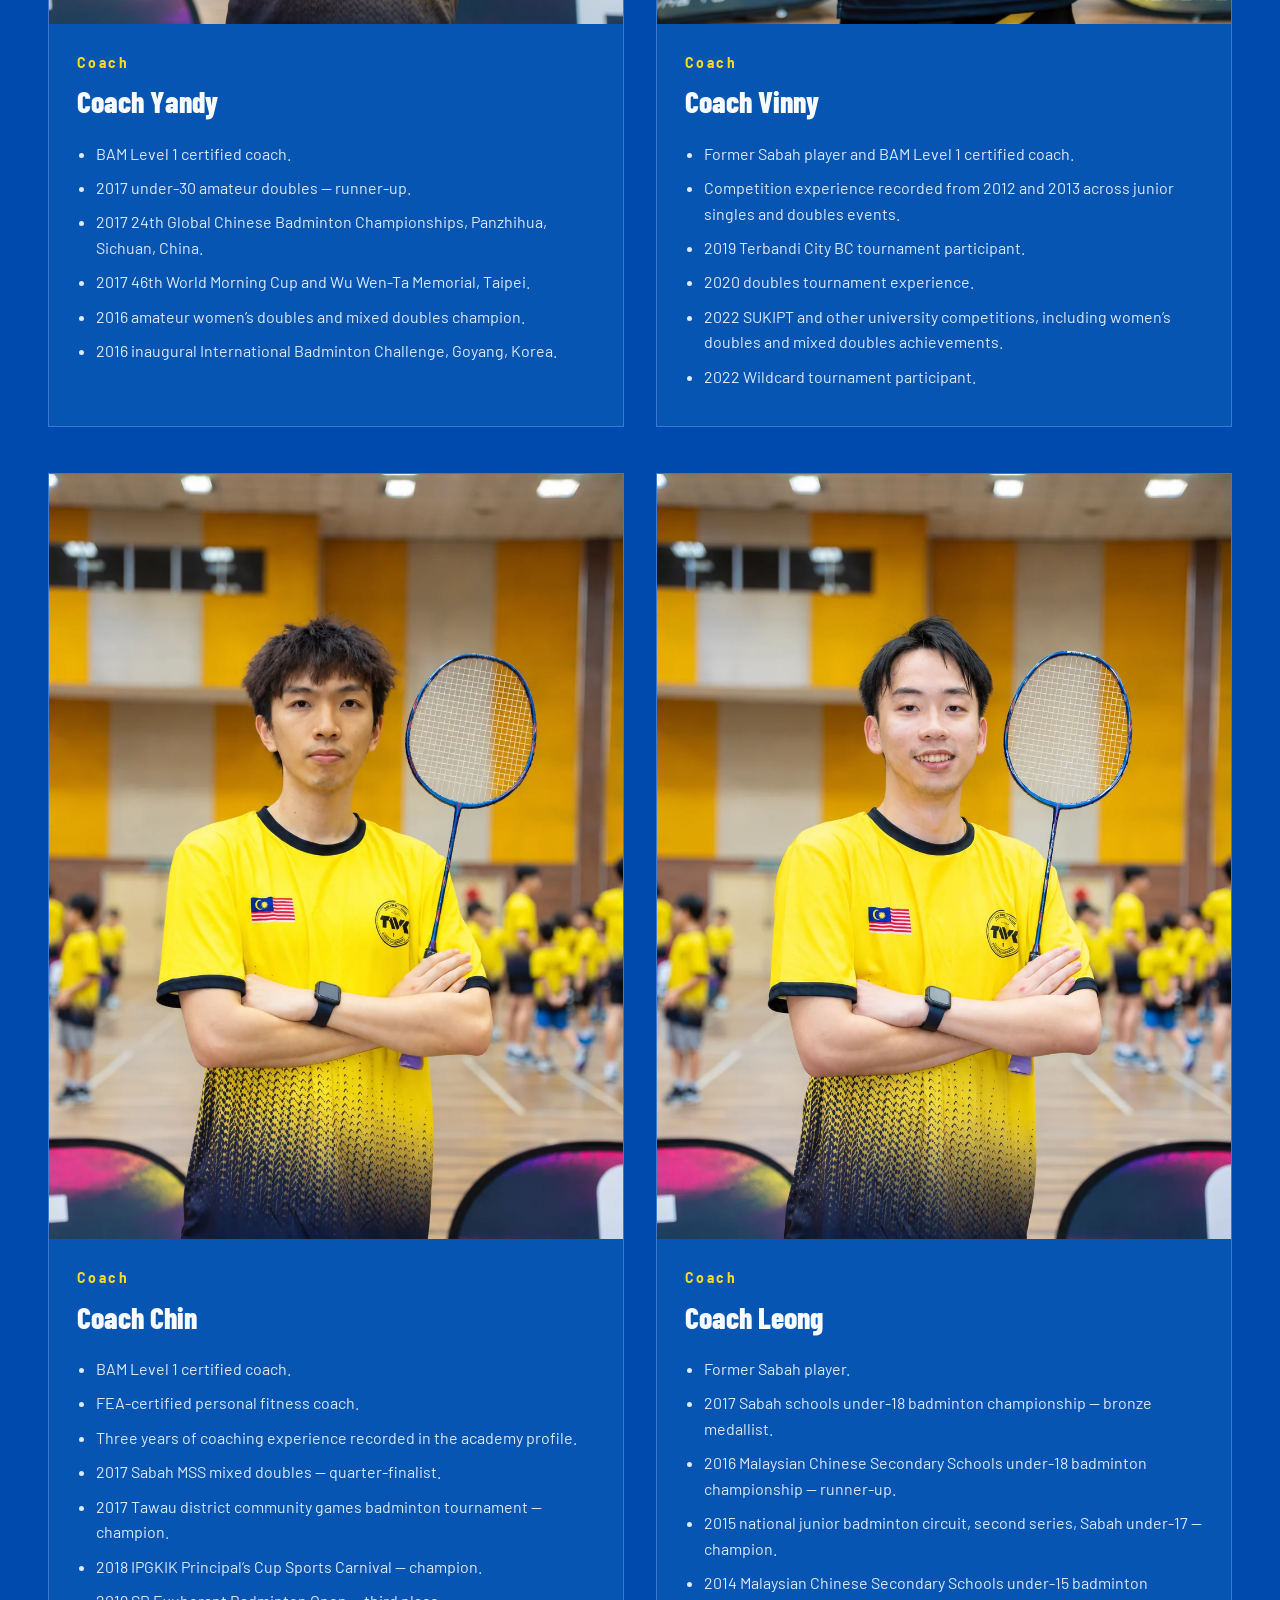
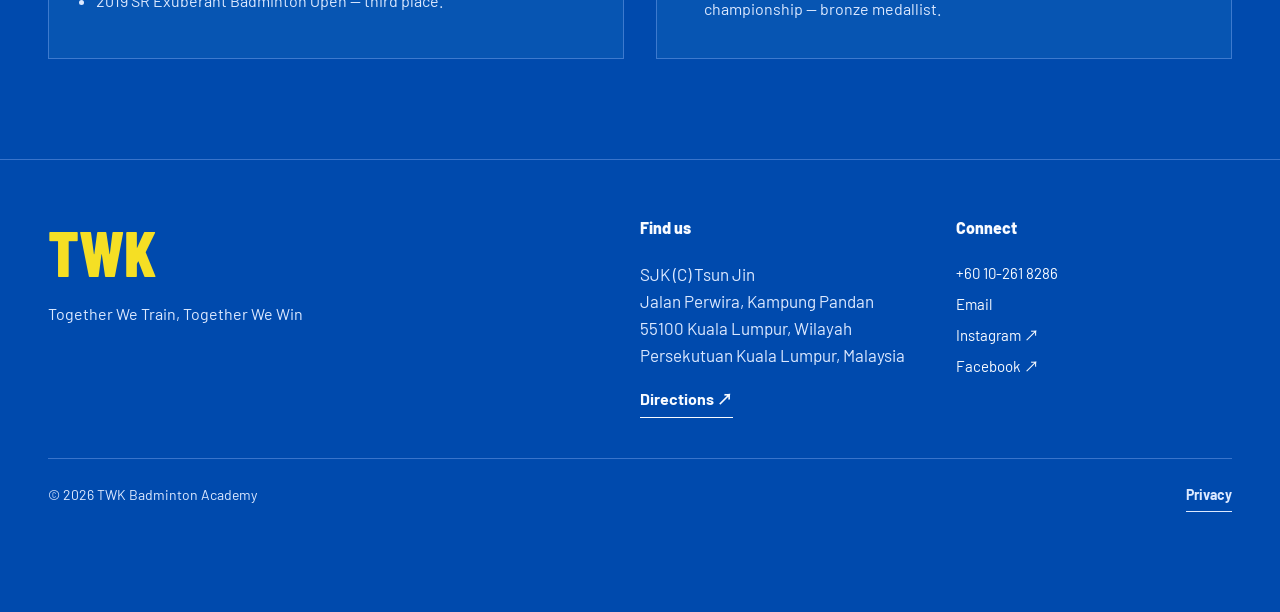
==== commit 3be3ce35: "Update homepage carousel and coach profiles" ====
--- a/about.html
+++ b/about.html
@@ -1,3 +1,3 @@
 <!doctype html><html lang="en"><head><meta charset="utf-8"><meta name="viewport" content="width=device-width,initial-scale=1"><meta name="description" content="TWK Badminton Academy in Kuala Lumpur. Training for children, teens and adults, court rental and international badminton exchange."><meta name="theme-color" content="#004aad"><title>Our team | TWK Badminton Academy</title><link rel="icon" href="logo.png"><link rel="stylesheet" href="style.css"><script src="app.js" defer></script></head><body><a class="skip" href="#main">Skip to content</a><header><div class="nav-wrap"><a class="brand" href="index.html"><img src="logo.png" alt="TWK logo"><span>TWK<small>BADMINTON ACADEMY</small></span></a><nav id="main-nav" aria-label="Main navigation"><a class="nav-link" href="index.html"><span class="" data-en="Home" data-zh="首页">Home</span></a><a class="nav-link current" href="about.html"><span class="" data-en="Our team" data-zh="关于与教练">Our team</span></a><a class="nav-link" href="training.html"><span class="" data-en="Training" data-zh="训练课程">Training</span></a><a class="nav-link" href="rental.html"><span class="" data-en="Court rental" data-zh="场地租赁">Court rental</span></a><a class="nav-link" href="exchange.html"><span class="" data-en="International" data-zh="国际交流">International</span></a><a class="nav-link" href="contact.html"><span class="" data-en="Contact" data-zh="联系">Contact</span></a></nav><button id="language" class="lang" aria-label="Switch language">中文</button><button id="menu-toggle" class="menu-toggle" aria-label="Open menu" aria-expanded="false" aria-controls="main-nav">☰</button></div></header><main id="main"><section class="page-intro wrap"><span class="eyebrow">OUR STORY</span><h1 class="" data-en="BUILT AROUND
 THE GAME." data-zh="因热爱而聚。">BUILT AROUND
-THE GAME.</h1><p class="" data-en="Founded by Tan Wee Kiong, TWK welcomes beginners, recreational players and those working towards competition in Kuala Lumpur." data-zh="由 Tan Wee Kiong 创办，TWK 在吉隆坡欢迎初学者、兴趣爱好者及希望参加比赛的球员。">Founded by Tan Wee Kiong, TWK welcomes beginners, recreational players and those working towards competition in Kuala Lumpur.</p></section><section class="founder wrap"><img class="" src="founder.webp" alt="Tan Wee Kiong, academy founder" loading="lazy"><div><span class="eyebrow"><span class="" data-en="FOUNDER" data-zh="创办人">FOUNDER</span></span><h2>TAN WEE KIONG</h2><p class="" data-en="Representing Malaysia on the international stage, Tan Wee Kiong won Olympic silver and the Denmark Open men’s doubles title with Goh V Shem in 2016. His national team experience includes the Thomas Cup." data-zh="Tan Wee Kiong 曾代表马来西亚征战国际赛场，与 Goh V Shem 搭档赢得 2016 年奥运会男双银牌及丹麦公开赛男双冠军，也曾代表马来西亚参加汤姆斯杯。">Representing Malaysia on the international stage, Tan Wee Kiong won Olympic silver and the Denmark Open men’s doubles title with Goh V Shem in 2016. His national team experience includes the Thomas Cup.</p><div class="achievement"><strong>2016</strong><span class="" data-en="Rio Olympic Games · Men’s doubles silver" data-zh="里约奥运会 · 男双银牌">Rio Olympic Games · Men’s doubles silver</span></div><div class="achievement"><strong>2016</strong><span class="" data-en="Denmark Open · Men’s doubles champions" data-zh="丹麦公开赛 · 男双冠军">Denmark Open · Men’s doubles champions</span></div><details><summary><span class="" data-en="Achievement sources" data-zh="成绩资料来源">Achievement sources</span></summary><p><a href="https://olympics.com.my/olympic-games-old/">Olympic Council of Malaysia</a> · <a href="https://denmarkopen.dk/tournament/past-winners/">Denmark Open</a> · <a href="https://system.bwfbadminton.com/uploads/2016/05/05/Thomas%20Cup%20%202016%20-%20Team%20List%20by%20Country%20-%20Alphabetical.pdf">BWF Thomas Cup team list</a></p></details></div></section><section class="wrap section"><div class="section-heading"><span class="eyebrow">THE COACHING TEAM</span><h2 class="" data-en="IN YOUR CORNER." data-zh="陪你训练，一起进步。">IN YOUR CORNER.</h2></div><div class="coach-grid"><article><img class="" src="tat.webp" alt="Tan Wee Tat" loading="lazy"><div><span class="eyebrow"><span class="" data-en="Head coach" data-zh="主教练">Head coach</span></span><h3 class="" data-en="Tan Wee Tat" data-zh="Tan Wee Tat">Tan Wee Tat</h3><ul class="coach-facts"><li><span class="" data-en="Former BAM men’s doubles player and former BJSS player." data-zh="前马来西亚国家队男双球员及前 BJSS 球员。">Former BAM men’s doubles player and former BJSS player.</span></li><li><span class="" data-en="BAM Level 1 certified coach." data-zh="大马羽毛球协会认证一级教练。">BAM Level 1 certified coach.</span></li><li><span class="" data-en="Managed Tawau Badminton Academy from 2012, with more than 10 years of coaching experience." data-zh="自 2012 年起管理斗湖羽毛球学院，拥有超过 10 年执教经验。">Managed Tawau Badminton Academy from 2012, with more than 10 years of coaching experience.</span></li><li><span class="" data-en="Professional men’s doubles coach for the Shanxi team in China." data-zh="曾任中国山西队专业男双教练。">Professional men’s doubles coach for the Shanxi team in China.</span></li><li><span class="" data-en="2015 Bahrain International Series — champion." data-zh="2015 Bahrain International Series 冠军。">2015 Bahrain International Series — champion.</span></li><li><span class="" data-en="2012 SUKMA Games — bronze medal; team event — silver medal." data-zh="2012 SUKMA Games 铜牌；团体赛银牌。">2012 SUKMA Games — bronze medal; team event — silver medal.</span></li><li><span class="" data-en="2009 World Junior mixed team — silver medal." data-zh="2009 世界青年混合团体赛银牌。">2009 World Junior mixed team — silver medal.</span></li><li><span class="" data-en="2009 Asian Junior team event — silver medal." data-zh="2009 亚洲青年团体赛银牌。">2009 Asian Junior team event — silver medal.</span></li></ul></div></article><article><img class="" src="chris.webp" alt="Chris Keu" loading="lazy"><div><span class="eyebrow"><span class="" data-en="Coach" data-zh="教练">Coach</span></span><h3 class="" data-en="Chris Keu" data-zh="Chris Keu">Chris Keu</h3><ul class="coach-facts"><li><span class="" data-en="BAM Level 1 certified coach; Diploma in Sport and Exercise Science." data-zh="大马羽毛球协会认证一级教练；运动与锻炼科学文凭。">BAM Level 1 certified coach; Diploma in Sport and Exercise Science.</span></li><li><span class="" data-en="2017–2019 MSSM participant." data-zh="2017–2019 MSSM 参赛者。">2017–2019 MSSM participant.</span></li><li><span class="" data-en="2018 AirAsia–BAM National Junior League, state level — semi-finalist." data-zh="2018 AirAsia–BAM 全国青少年联赛州级半决赛。">2018 AirAsia–BAM National Junior League, state level — semi-finalist.</span></li><li><span class="" data-en="2019 AirAsia–BAM National Junior League, state level — second runner-up." data-zh="2019 AirAsia–BAM 全国青少年联赛州级季军。">2019 AirAsia–BAM National Junior League, state level — second runner-up.</span></li><li><span class="" data-en="2023 TAR UMT Inter-Faculty Games — runner-up." data-zh="2023 TAR UMT 跨院系比赛亚军。">2023 TAR UMT Inter-Faculty Games — runner-up.</span></li><li><span class="" data-en="2023 TAR UMT Intra-Faculty Games — quarter-finalist." data-zh="2023 TAR UMT 院系内部比赛八强。">2023 TAR UMT Intra-Faculty Games — quarter-finalist.</span></li><li><span class="" data-en="2024 Melaka Smash Cup men’s doubles — quarter-finalist." data-zh="2024 Melaka Smash Cup 男双八强。">2024 Melaka Smash Cup men’s doubles — quarter-finalist.</span></li></ul></div></article><article><img class="" src="zach.webp" alt="Zach Wong" loading="lazy"><div><span class="eyebrow"><span class="" data-en="Coach" data-zh="教练">Coach</span></span><h3 class="" data-en="Zach Wong" data-zh="Zach Wong">Zach Wong</h3><ul class="coach-facts"><li><span class="" data-en="BAM Level 1 certified coach; Sports Science graduate." data-zh="大马羽毛球协会认证一级教练；运动科学系毕业。">BAM Level 1 certified coach; Sports Science graduate.</span></li><li><span class="" data-en="2018 MSSM Bangsar boys’ doubles under 15 — quarter-finalist." data-zh="2018 MSSM Bangsar 男子 15 岁以下双打八强。">2018 MSSM Bangsar boys’ doubles under 15 — quarter-finalist.</span></li><li><span class="" data-en="2019 MSSM Bangsar boys’ doubles under 18 — quarter-finalist." data-zh="2019 MSSM Bangsar 男子 18 岁以下双打八强。">2019 MSSM Bangsar boys’ doubles under 18 — quarter-finalist.</span></li></ul></div></article><article><img class="" src="xie.webp" alt="Coach Tse" loading="lazy"><div><span class="eyebrow"><span class="" data-en="Coach" data-zh="教练">Coach</span></span><h3 class="" data-en="Coach Tse" data-zh="谢教练">Coach Tse</h3><ul class="coach-facts"><li><span class="" data-en="Former Sabah player." data-zh="前沙巴州球员。">Former Sabah player.</span></li><li><span class="" data-en="2014 100PLUS national circuit — men’s singles third place and Sabah representative." data-zh="2014 100PLUS 全国赛区男子单打季军及沙巴代表。">2014 100PLUS national circuit — men’s singles third place and Sabah representative.</span></li><li><span class="" data-en="2015 100PLUS National Junior Circuit — men’s singles third place." data-zh="2015 100PLUS 全国青少年赛区男子单打季军。">2015 100PLUS National Junior Circuit — men’s singles third place.</span></li><li><span class="" data-en="2016 Tawau Badminton Academy closed tournament — men’s doubles runner-up." data-zh="2016 斗湖羽毛球学院封闭赛男双亚军。">2016 Tawau Badminton Academy closed tournament — men’s doubles runner-up.</span></li><li><span class="" data-en="2017 YB Datuk Sebastian Ting year-end tournament — men’s doubles third place." data-zh="2017 YB Datuk Sebastian Ting 年终赛男双季军。">2017 YB Datuk Sebastian Ting year-end tournament — men’s doubles third place.</span></li><li><span class="" data-en="2018 100PLUS National Junior Circuit — Sabah representative in men’s singles." data-zh="2018 100PLUS 全国青少年赛区男子单打沙巴代表。">2018 100PLUS National Junior Circuit — Sabah representative in men’s singles.</span></li><li><span class="" data-en="2019 Sabah school sports competition — men’s doubles third place." data-zh="2019 沙巴州中学体育比赛男双季军。">2019 Sabah school sports competition — men’s doubles third place.</span></li></ul></div></article><article><img class="" src="wu.webp" alt="Coach Goh" loading="lazy"><div><span class="eyebrow"><span class="" data-en="Coach" data-zh="教练">Coach</span></span><h3 class="" data-en="Coach Goh" data-zh="吴教练">Coach Goh</h3><ul class="coach-facts"><li><span class="" data-en="BAM Level 1 certified coach." data-zh="大马羽毛球协会认证一级教练。">BAM Level 1 certified coach.</span></li><li><span class="" data-en="2017 under-30 amateur doubles — runner-up." data-zh="2017 U30 业余双打亚军。">2017 under-30 amateur doubles — runner-up.</span></li><li><span class="" data-en="2017 24th Global Chinese Badminton Championships, Panzhihua, Sichuan, China." data-zh="2017 第 24 届全球华人羽毛球锦标赛（中国四川攀枝花）。">2017 24th Global Chinese Badminton Championships, Panzhihua, Sichuan, China.</span></li><li><span class="" data-en="2017 46th World Morning Cup and Wu Wen-Ta Memorial, Taipei." data-zh="2017 第 46 届世界晨曦杯暨吴文达纪念赛（台北）。">2017 46th World Morning Cup and Wu Wen-Ta Memorial, Taipei.</span></li><li><span class="" data-en="2016 amateur women’s doubles and mixed doubles champion." data-zh="2016 业余女双及混双冠军。">2016 amateur women’s doubles and mixed doubles champion.</span></li><li><span class="" data-en="2016 inaugural International Badminton Challenge, Goyang, Korea." data-zh="2016 首届挑战国际羽毛球赛事（韩国高阳）。">2016 inaugural International Badminton Challenge, Goyang, Korea.</span></li></ul></div></article><article><img class="" src="chen.webp" alt="Coach Vinny" loading="lazy"><div><span class="eyebrow"><span class="" data-en="Coach" data-zh="教练">Coach</span></span><h3 class="" data-en="Coach Vinny" data-zh="陈教练">Coach Vinny</h3><ul class="coach-facts"><li><span class="" data-en="Former Sabah player and BAM Level 1 certified coach." data-zh="前沙巴州球员及大马羽毛球协会认证一级教练。">Former Sabah player and BAM Level 1 certified coach.</span></li><li><span class="" data-en="Competition experience recorded from 2012 and 2013 across junior singles and doubles events." data-zh="2012 至 2013 年参与多项青少年单打及双打赛事。">Competition experience recorded from 2012 and 2013 across junior singles and doubles events.</span></li><li><span class="" data-en="2019 Terbandi City BC tournament participant." data-zh="2019 Terbandi City BC 赛事参赛者。">2019 Terbandi City BC tournament participant.</span></li><li><span class="" data-en="2020 doubles tournament experience." data-zh="2020 年双打赛事经验。">2020 doubles tournament experience.</span></li><li><span class="" data-en="2022 SUKIPT and other university competitions, including women’s doubles and mixed doubles achievements." data-zh="2022 年参与 SUKIPT 及其他大专赛事，并取得女双与混双成绩。">2022 SUKIPT and other university competitions, including women’s doubles and mixed doubles achievements.</span></li><li><span class="" data-en="2022 Wildcard tournament participant." data-zh="2022 Wildcard 赛事参赛者。">2022 Wildcard tournament participant.</span></li></ul></div></article><article><img class="" src="liang.webp" alt="Coach Leong" loading="lazy"><div><span class="eyebrow"><span class="" data-en="Coach" data-zh="教练">Coach</span></span><h3 class="" data-en="Coach Leong" data-zh="梁教练">Coach Leong</h3><ul class="coach-facts"><li><span class="" data-en="Former Sabah player." data-zh="前沙巴州球员。">Former Sabah player.</span></li><li><span class="" data-en="2017 Sabah schools under-18 badminton championship — bronze medallist." data-zh="2017 沙巴州 18 岁以下校际羽毛球锦标赛铜牌。">2017 Sabah schools under-18 badminton championship — bronze medallist.</span></li><li><span class="" data-en="2016 Malaysian Chinese Secondary Schools under-18 badminton championship — runner-up." data-zh="2016 马来西亚华文独中 18 岁以下羽毛球锦标赛亚军。">2016 Malaysian Chinese Secondary Schools under-18 badminton championship — runner-up.</span></li><li><span class="" data-en="2015 national junior badminton circuit, second series, Sabah under-17 — champion." data-zh="2015 全国青少年羽毛球巡回赛第二系列沙巴 17 岁以下冠军。">2015 national junior badminton circuit, second series, Sabah under-17 — champion.</span></li><li><span class="" data-en="2014 Malaysian Chinese Secondary Schools under-15 badminton championship — bronze medallist." data-zh="2014 马来西亚华文独中 15 岁以下羽毛球锦标赛铜牌。">2014 Malaysian Chinese Secondary Schools under-15 badminton championship — bronze medallist.</span></li></ul></div></article></div></section></main><footer><div class="wrap footer-grid"><div class="footer-brand">TWK<p class="" data-en="Together We Train, Together We Win" data-zh="一起训练，一起赢">Together We Train, Together We Win</p></div><div><h3 class="" data-en="Find us" data-zh="找到我们">Find us</h3><p>SJK (C) Tsun Jin<br>Jalan Perwira, Kampung Pandan<br>55100 Kuala Lumpur, Wilayah Persekutuan Kuala Lumpur, Malaysia</p><a class="text-link" href="https://maps.app.goo.gl/oto1CBTmUbK7EyiP8" target="_blank" rel="noopener noreferrer"><span class="" data-en="Directions ↗" data-zh="地图导航 ↗">Directions ↗</span></a></div><div><h3 class="" data-en="Connect" data-zh="联系">Connect</h3><a class="footer-link" href="https://wa.me/60102618286" target="_blank" rel="noopener noreferrer"><span class="" data-en="+60 10-261 8286" data-zh="+60 10-261 8286">+60 10-261 8286</span></a><a class="footer-link" href="mailto:tanweekiongba@gmail.com"><span class="" data-en="Email" data-zh="电子邮件">Email</span></a><a class="footer-link" href="https://www.instagram.com/tanweekiongbadmintonacademy/" target="_blank" rel="noopener noreferrer"><span class="" data-en="Instagram ↗" data-zh="Instagram ↗">Instagram ↗</span></a><a class="footer-link" href="https://www.facebook.com/profile.php?id=100083049833303" target="_blank" rel="noopener noreferrer"><span class="" data-en="Facebook ↗" data-zh="Facebook ↗">Facebook ↗</span></a></div></div><div class="wrap footer-bottom"><span>© 2026 TWK Badminton Academy</span><a class="text-link" href="privacy.html"><span class="" data-en="Privacy" data-zh="隐私说明">Privacy</span></a></div></footer><a class="floating-wa" href="https://wa.me/60102618286" target="_blank" rel="noopener noreferrer"><span class="" data-en="WhatsApp ↗" data-zh="WhatsApp 咨询 ↗">WhatsApp ↗</span></a></body></html>+THE GAME.</h1><p class="" data-en="Founded by Tan Wee Kiong, TWK welcomes beginners, recreational players and those working towards competition in Kuala Lumpur." data-zh="由 Tan Wee Kiong 创办，TWK 在吉隆坡欢迎初学者、兴趣爱好者及希望参加比赛的球员。">Founded by Tan Wee Kiong, TWK welcomes beginners, recreational players and those working towards competition in Kuala Lumpur.</p></section><section class="founder wrap"><img class="" src="founder.webp" alt="Tan Wee Kiong, academy founder" loading="lazy"><div><span class="eyebrow"><span class="" data-en="FOUNDER" data-zh="创办人">FOUNDER</span></span><h2>TAN WEE KIONG</h2><p class="" data-en="Representing Malaysia on the international stage, Tan Wee Kiong won Olympic silver and the Denmark Open men’s doubles title with Goh V Shem in 2016. His national team experience includes the Thomas Cup." data-zh="Tan Wee Kiong 曾代表马来西亚征战国际赛场，与 Goh V Shem 搭档赢得 2016 年奥运会男双银牌及丹麦公开赛男双冠军，也曾代表马来西亚参加汤姆斯杯。">Representing Malaysia on the international stage, Tan Wee Kiong won Olympic silver and the Denmark Open men’s doubles title with Goh V Shem in 2016. His national team experience includes the Thomas Cup.</p><div class="achievement"><strong>2016</strong><span class="" data-en="Rio Olympic Games · Men’s doubles silver" data-zh="里约奥运会 · 男双银牌">Rio Olympic Games · Men’s doubles silver</span></div><div class="achievement"><strong>2016</strong><span class="" data-en="Denmark Open · Men’s doubles champions" data-zh="丹麦公开赛 · 男双冠军">Denmark Open · Men’s doubles champions</span></div><details><summary><span class="" data-en="Achievement sources" data-zh="成绩资料来源">Achievement sources</span></summary><p><a href="https://olympics.com.my/olympic-games-old/">Olympic Council of Malaysia</a> · <a href="https://denmarkopen.dk/tournament/past-winners/">Denmark Open</a> · <a href="https://system.bwfbadminton.com/uploads/2016/05/05/Thomas%20Cup%20%202016%20-%20Team%20List%20by%20Country%20-%20Alphabetical.pdf">BWF Thomas Cup team list</a></p></details></div></section><section class="wrap section"><div class="section-heading"><span class="eyebrow">THE COACHING TEAM</span><h2 class="" data-en="IN YOUR CORNER." data-zh="陪你训练，一起进步。">IN YOUR CORNER.</h2></div><div class="coach-grid"><article><img class="" src="tat.webp" alt="Coach Tan" loading="lazy"><div><span class="eyebrow"><span class="" data-en="Head coach" data-zh="主教练">Head coach</span></span><h3 class="" data-en="Coach Tan" data-zh="陈蔚德教练">Coach Tan</h3><ul class="coach-facts"><li><span class="" data-en="Former BAM men’s doubles player and former BJSS player." data-zh="前马来西亚国家队男双球员及前 BJSS 球员。">Former BAM men’s doubles player and former BJSS player.</span></li><li><span class="" data-en="BAM Level 1 certified coach." data-zh="大马羽毛球协会认证一级教练。">BAM Level 1 certified coach.</span></li><li><span class="" data-en="Managed Tawau Badminton Academy from 2012, with more than 10 years of coaching experience." data-zh="自 2012 年起管理斗湖羽毛球学院，拥有超过 10 年执教经验。">Managed Tawau Badminton Academy from 2012, with more than 10 years of coaching experience.</span></li><li><span class="" data-en="Professional men’s doubles coach for the Shanxi team in China." data-zh="曾任中国山西队专业男双教练。">Professional men’s doubles coach for the Shanxi team in China.</span></li><li><span class="" data-en="2015 Bahrain International Series — champion." data-zh="2015 Bahrain International Series 冠军。">2015 Bahrain International Series — champion.</span></li><li><span class="" data-en="2012 SUKMA Games — bronze medal; team event — silver medal." data-zh="2012 SUKMA Games 铜牌；团体赛银牌。">2012 SUKMA Games — bronze medal; team event — silver medal.</span></li><li><span class="" data-en="2009 World Junior mixed team — silver medal." data-zh="2009 世界青年混合团体赛银牌。">2009 World Junior mixed team — silver medal.</span></li><li><span class="" data-en="2009 Asian Junior team event — silver medal." data-zh="2009 亚洲青年团体赛银牌。">2009 Asian Junior team event — silver medal.</span></li></ul></div></article><article><img class="" src="chris.webp" alt="Coach Chris" loading="lazy"><div><span class="eyebrow"><span class="" data-en="Coach" data-zh="教练">Coach</span></span><h3 class="" data-en="Coach Chris" data-zh="Chris 教练">Coach Chris</h3><ul class="coach-facts"><li><span class="" data-en="BAM Level 1 certified coach; Diploma in Sport and Exercise Science." data-zh="大马羽毛球协会认证一级教练；运动与锻炼科学文凭。">BAM Level 1 certified coach; Diploma in Sport and Exercise Science.</span></li><li><span class="" data-en="2017–2019 MSSM participant." data-zh="2017–2019 MSSM 参赛者。">2017–2019 MSSM participant.</span></li><li><span class="" data-en="2018 AirAsia–BAM National Junior League, state level — semi-finalist." data-zh="2018 AirAsia–BAM 全国青少年联赛州级半决赛。">2018 AirAsia–BAM National Junior League, state level — semi-finalist.</span></li><li><span class="" data-en="2019 AirAsia–BAM National Junior League, state level — second runner-up." data-zh="2019 AirAsia–BAM 全国青少年联赛州级季军。">2019 AirAsia–BAM National Junior League, state level — second runner-up.</span></li><li><span class="" data-en="2023 TAR UMT Inter-Faculty Games — runner-up." data-zh="2023 TAR UMT 跨院系比赛亚军。">2023 TAR UMT Inter-Faculty Games — runner-up.</span></li><li><span class="" data-en="2023 TAR UMT Intra-Faculty Games — quarter-finalist." data-zh="2023 TAR UMT 院系内部比赛八强。">2023 TAR UMT Intra-Faculty Games — quarter-finalist.</span></li><li><span class="" data-en="2024 Melaka Smash Cup men’s doubles — quarter-finalist." data-zh="2024 Melaka Smash Cup 男双八强。">2024 Melaka Smash Cup men’s doubles — quarter-finalist.</span></li></ul></div></article><article><img class="" src="zach.webp" alt="Coach Zach" loading="lazy"><div><span class="eyebrow"><span class="" data-en="Coach" data-zh="教练">Coach</span></span><h3 class="" data-en="Coach Zach" data-zh="Zach 教练">Coach Zach</h3><ul class="coach-facts"><li><span class="" data-en="BAM Level 1 certified coach; Sports Science graduate." data-zh="大马羽毛球协会认证一级教练；运动科学系毕业。">BAM Level 1 certified coach; Sports Science graduate.</span></li><li><span class="" data-en="2018 MSSM Bangsar boys’ doubles under 15 — quarter-finalist." data-zh="2018 MSSM Bangsar 男子 15 岁以下双打八强。">2018 MSSM Bangsar boys’ doubles under 15 — quarter-finalist.</span></li><li><span class="" data-en="2019 MSSM Bangsar boys’ doubles under 18 — quarter-finalist." data-zh="2019 MSSM Bangsar 男子 18 岁以下双打八强。">2019 MSSM Bangsar boys’ doubles under 18 — quarter-finalist.</span></li></ul></div></article><article><img class="" src="xie.webp" alt="Coach Chia" loading="lazy"><div><span class="eyebrow"><span class="" data-en="Coach" data-zh="教练">Coach</span></span><h3 class="" data-en="Coach Chia" data-zh="谢教练">Coach Chia</h3><ul class="coach-facts"><li><span class="" data-en="Former Sabah player." data-zh="前沙巴州球员。">Former Sabah player.</span></li><li><span class="" data-en="2014 100PLUS national circuit — men’s singles third place and Sabah representative." data-zh="2014 100PLUS 全国赛区男子单打季军及沙巴代表。">2014 100PLUS national circuit — men’s singles third place and Sabah representative.</span></li><li><span class="" data-en="2015 100PLUS National Junior Circuit — men’s singles third place." data-zh="2015 100PLUS 全国青少年赛区男子单打季军。">2015 100PLUS National Junior Circuit — men’s singles third place.</span></li><li><span class="" data-en="2016 Tawau Badminton Academy closed tournament — men’s doubles runner-up." data-zh="2016 斗湖羽毛球学院封闭赛男双亚军。">2016 Tawau Badminton Academy closed tournament — men’s doubles runner-up.</span></li><li><span class="" data-en="2017 YB Datuk Sebastian Ting year-end tournament — men’s doubles third place." data-zh="2017 YB Datuk Sebastian Ting 年终赛男双季军。">2017 YB Datuk Sebastian Ting year-end tournament — men’s doubles third place.</span></li><li><span class="" data-en="2018 100PLUS National Junior Circuit — Sabah representative in men’s singles." data-zh="2018 100PLUS 全国青少年赛区男子单打沙巴代表。">2018 100PLUS National Junior Circuit — Sabah representative in men’s singles.</span></li><li><span class="" data-en="2019 Sabah school sports competition — men’s doubles third place." data-zh="2019 沙巴州中学体育比赛男双季军。">2019 Sabah school sports competition — men’s doubles third place.</span></li></ul></div></article><article><img class="" src="wu.webp" alt="Coach Yandy" loading="lazy"><div><span class="eyebrow"><span class="" data-en="Coach" data-zh="教练">Coach</span></span><h3 class="" data-en="Coach Yandy" data-zh="吴教练">Coach Yandy</h3><ul class="coach-facts"><li><span class="" data-en="BAM Level 1 certified coach." data-zh="大马羽毛球协会认证一级教练。">BAM Level 1 certified coach.</span></li><li><span class="" data-en="2017 under-30 amateur doubles — runner-up." data-zh="2017 U30 业余双打亚军。">2017 under-30 amateur doubles — runner-up.</span></li><li><span class="" data-en="2017 24th Global Chinese Badminton Championships, Panzhihua, Sichuan, China." data-zh="2017 第 24 届全球华人羽毛球锦标赛（中国四川攀枝花）。">2017 24th Global Chinese Badminton Championships, Panzhihua, Sichuan, China.</span></li><li><span class="" data-en="2017 46th World Morning Cup and Wu Wen-Ta Memorial, Taipei." data-zh="2017 第 46 届世界晨曦杯暨吴文达纪念赛（台北）。">2017 46th World Morning Cup and Wu Wen-Ta Memorial, Taipei.</span></li><li><span class="" data-en="2016 amateur women’s doubles and mixed doubles champion." data-zh="2016 业余女双及混双冠军。">2016 amateur women’s doubles and mixed doubles champion.</span></li><li><span class="" data-en="2016 inaugural International Badminton Challenge, Goyang, Korea." data-zh="2016 首届挑战国际羽毛球赛事（韩国高阳）。">2016 inaugural International Badminton Challenge, Goyang, Korea.</span></li></ul></div></article><article><img class="" src="chen.webp" alt="Coach Vinny" loading="lazy"><div><span class="eyebrow"><span class="" data-en="Coach" data-zh="教练">Coach</span></span><h3 class="" data-en="Coach Vinny" data-zh="陈教练">Coach Vinny</h3><ul class="coach-facts"><li><span class="" data-en="Former Sabah player and BAM Level 1 certified coach." data-zh="前沙巴州球员及大马羽毛球协会认证一级教练。">Former Sabah player and BAM Level 1 certified coach.</span></li><li><span class="" data-en="Competition experience recorded from 2012 and 2013 across junior singles and doubles events." data-zh="2012 至 2013 年参与多项青少年单打及双打赛事。">Competition experience recorded from 2012 and 2013 across junior singles and doubles events.</span></li><li><span class="" data-en="2019 Terbandi City BC tournament participant." data-zh="2019 Terbandi City BC 赛事参赛者。">2019 Terbandi City BC tournament participant.</span></li><li><span class="" data-en="2020 doubles tournament experience." data-zh="2020 年双打赛事经验。">2020 doubles tournament experience.</span></li><li><span class="" data-en="2022 SUKIPT and other university competitions, including women’s doubles and mixed doubles achievements." data-zh="2022 年参与 SUKIPT 及其他大专赛事，并取得女双与混双成绩。">2022 SUKIPT and other university competitions, including women’s doubles and mixed doubles achievements.</span></li><li><span class="" data-en="2022 Wildcard tournament participant." data-zh="2022 Wildcard 赛事参赛者。">2022 Wildcard tournament participant.</span></li></ul></div></article><article><img class="" src="chin.webp" alt="Coach Chin" loading="lazy"><div><span class="eyebrow"><span class="" data-en="Coach" data-zh="教练">Coach</span></span><h3 class="" data-en="Coach Chin" data-zh="陈教练（Coach Chin）">Coach Chin</h3><ul class="coach-facts"><li><span class="" data-en="BAM Level 1 certified coach." data-zh="大马羽毛球协会认证一级教练。">BAM Level 1 certified coach.</span></li><li><span class="" data-en="FEA-certified personal fitness coach." data-zh="FEA 专业认证私人健身教练。">FEA-certified personal fitness coach.</span></li><li><span class="" data-en="Three years of coaching experience recorded in the academy profile." data-zh="学院介绍资料记录拥有三年执教经验。">Three years of coaching experience recorded in the academy profile.</span></li><li><span class="" data-en="2017 Sabah MSS mixed doubles — quarter-finalist." data-zh="2017 沙巴 MSS 混合双打八强。">2017 Sabah MSS mixed doubles — quarter-finalist.</span></li><li><span class="" data-en="2017 Tawau district community games badminton tournament — champion." data-zh="2017 斗湖县社区运动会羽毛球赛冠军。">2017 Tawau district community games badminton tournament — champion.</span></li><li><span class="" data-en="2018 IPGKIK Principal’s Cup Sports Carnival — champion." data-zh="2018 IPGKIK 校长杯运动嘉年华冠军。">2018 IPGKIK Principal’s Cup Sports Carnival — champion.</span></li><li><span class="" data-en="2019 SR Exuberant Badminton Open — third place." data-zh="2019 SR Exuberant 羽毛球公开赛季军。">2019 SR Exuberant Badminton Open — third place.</span></li></ul></div></article><article><img class="" src="liang.webp" alt="Coach Leong" loading="lazy"><div><span class="eyebrow"><span class="" data-en="Coach" data-zh="教练">Coach</span></span><h3 class="" data-en="Coach Leong" data-zh="梁教练">Coach Leong</h3><ul class="coach-facts"><li><span class="" data-en="Former Sabah player." data-zh="前沙巴州球员。">Former Sabah player.</span></li><li><span class="" data-en="2017 Sabah schools under-18 badminton championship — bronze medallist." data-zh="2017 沙巴州 18 岁以下校际羽毛球锦标赛铜牌。">2017 Sabah schools under-18 badminton championship — bronze medallist.</span></li><li><span class="" data-en="2016 Malaysian Chinese Secondary Schools under-18 badminton championship — runner-up." data-zh="2016 马来西亚华文独中 18 岁以下羽毛球锦标赛亚军。">2016 Malaysian Chinese Secondary Schools under-18 badminton championship — runner-up.</span></li><li><span class="" data-en="2015 national junior badminton circuit, second series, Sabah under-17 — champion." data-zh="2015 全国青少年羽毛球巡回赛第二系列沙巴 17 岁以下冠军。">2015 national junior badminton circuit, second series, Sabah under-17 — champion.</span></li><li><span class="" data-en="2014 Malaysian Chinese Secondary Schools under-15 badminton championship — bronze medallist." data-zh="2014 马来西亚华文独中 15 岁以下羽毛球锦标赛铜牌。">2014 Malaysian Chinese Secondary Schools under-15 badminton championship — bronze medallist.</span></li></ul></div></article></div></section></main><footer><div class="wrap footer-grid"><div class="footer-brand">TWK<p class="" data-en="Together We Train, Together We Win" data-zh="一起训练，一起赢">Together We Train, Together We Win</p></div><div><h3 class="" data-en="Find us" data-zh="找到我们">Find us</h3><p>SJK (C) Tsun Jin<br>Jalan Perwira, Kampung Pandan<br>55100 Kuala Lumpur, Wilayah Persekutuan Kuala Lumpur, Malaysia</p><a class="text-link" href="https://maps.app.goo.gl/oto1CBTmUbK7EyiP8" target="_blank" rel="noopener noreferrer"><span class="" data-en="Directions ↗" data-zh="地图导航 ↗">Directions ↗</span></a></div><div><h3 class="" data-en="Connect" data-zh="联系">Connect</h3><a class="footer-link" href="https://wa.me/60102618286" target="_blank" rel="noopener noreferrer"><span class="" data-en="+60 10-261 8286" data-zh="+60 10-261 8286">+60 10-261 8286</span></a><a class="footer-link" href="mailto:tanweekiongba@gmail.com"><span class="" data-en="Email" data-zh="电子邮件">Email</span></a><a class="footer-link" href="https://www.instagram.com/tanweekiongbadmintonacademy/" target="_blank" rel="noopener noreferrer"><span class="" data-en="Instagram ↗" data-zh="Instagram ↗">Instagram ↗</span></a><a class="footer-link" href="https://www.facebook.com/profile.php?id=100083049833303" target="_blank" rel="noopener noreferrer"><span class="" data-en="Facebook ↗" data-zh="Facebook ↗">Facebook ↗</span></a></div></div><div class="wrap footer-bottom"><span>© 2026 TWK Badminton Academy</span><a class="text-link" href="privacy.html"><span class="" data-en="Privacy" data-zh="隐私说明">Privacy</span></a></div></footer><a class="floating-wa" href="https://wa.me/60102618286" target="_blank" rel="noopener noreferrer"><span class="" data-en="WhatsApp ↗" data-zh="WhatsApp 咨询 ↗">WhatsApp ↗</span></a></body></html>
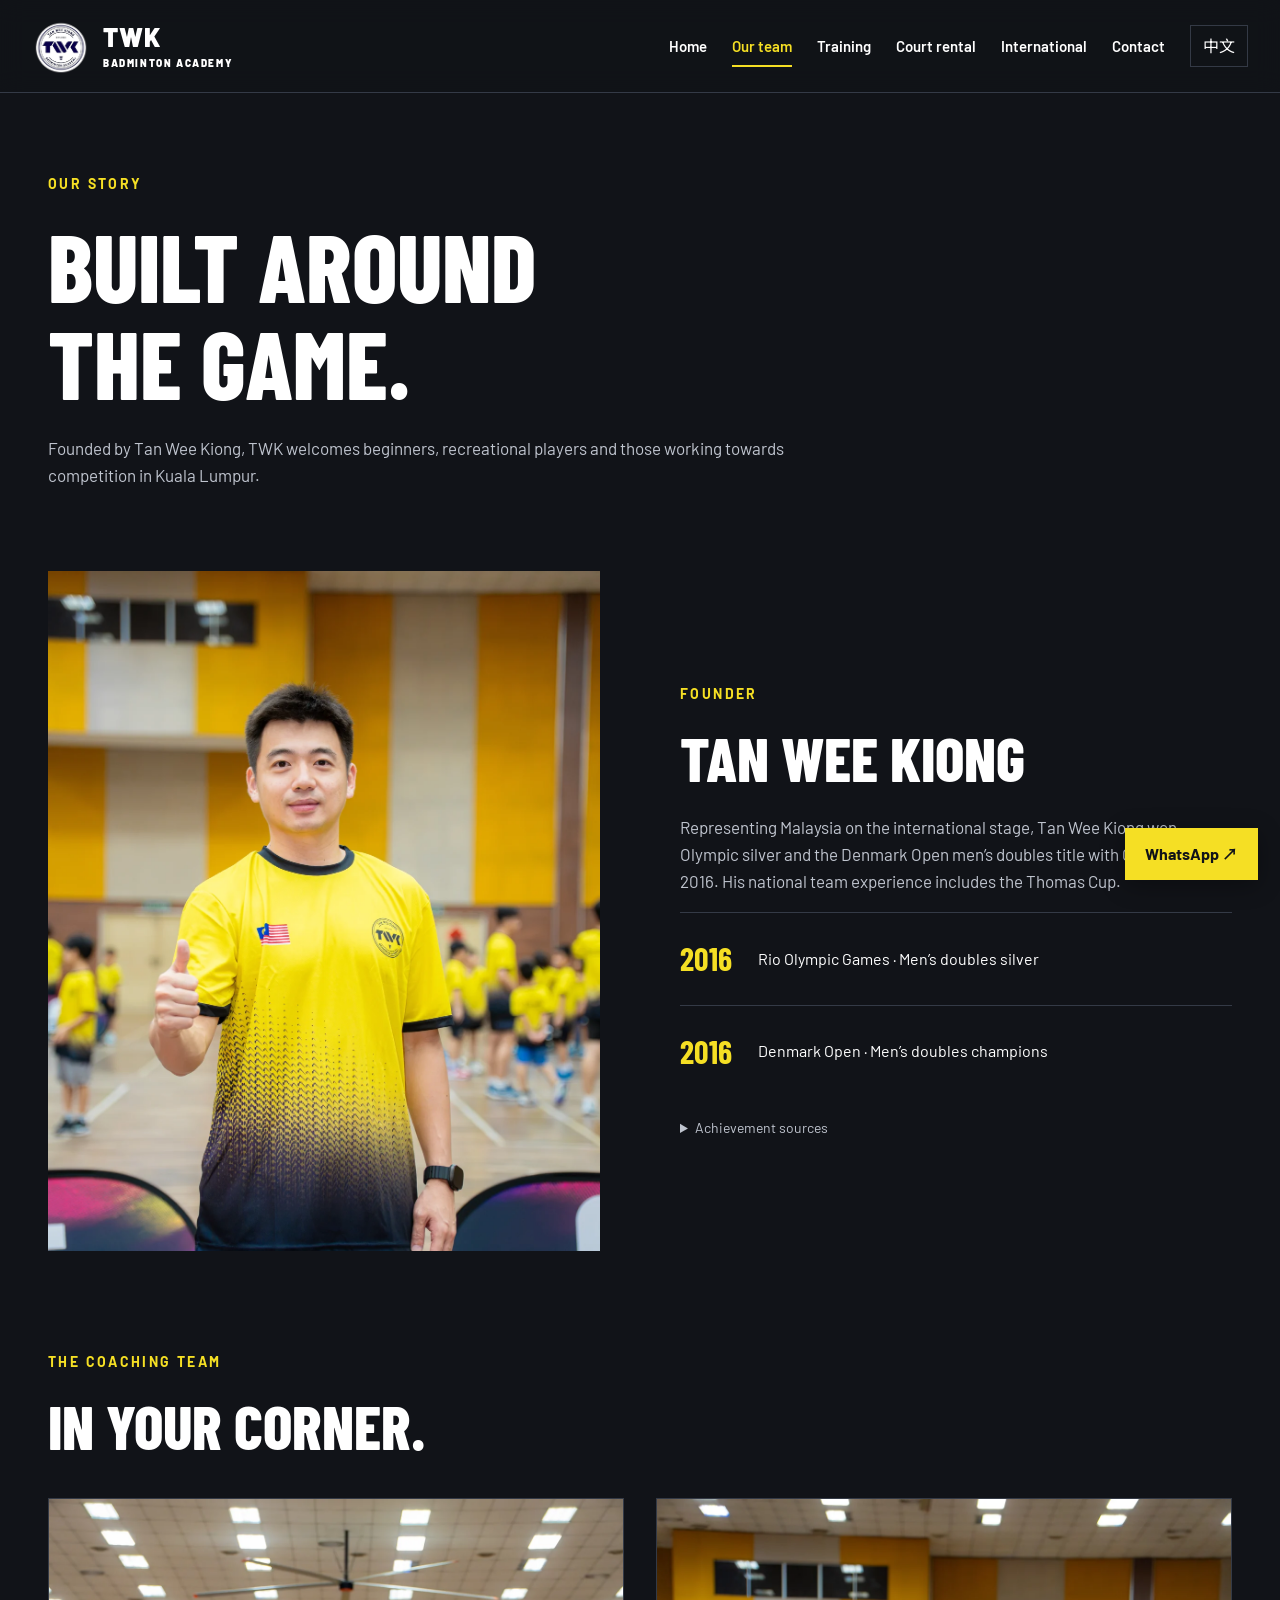
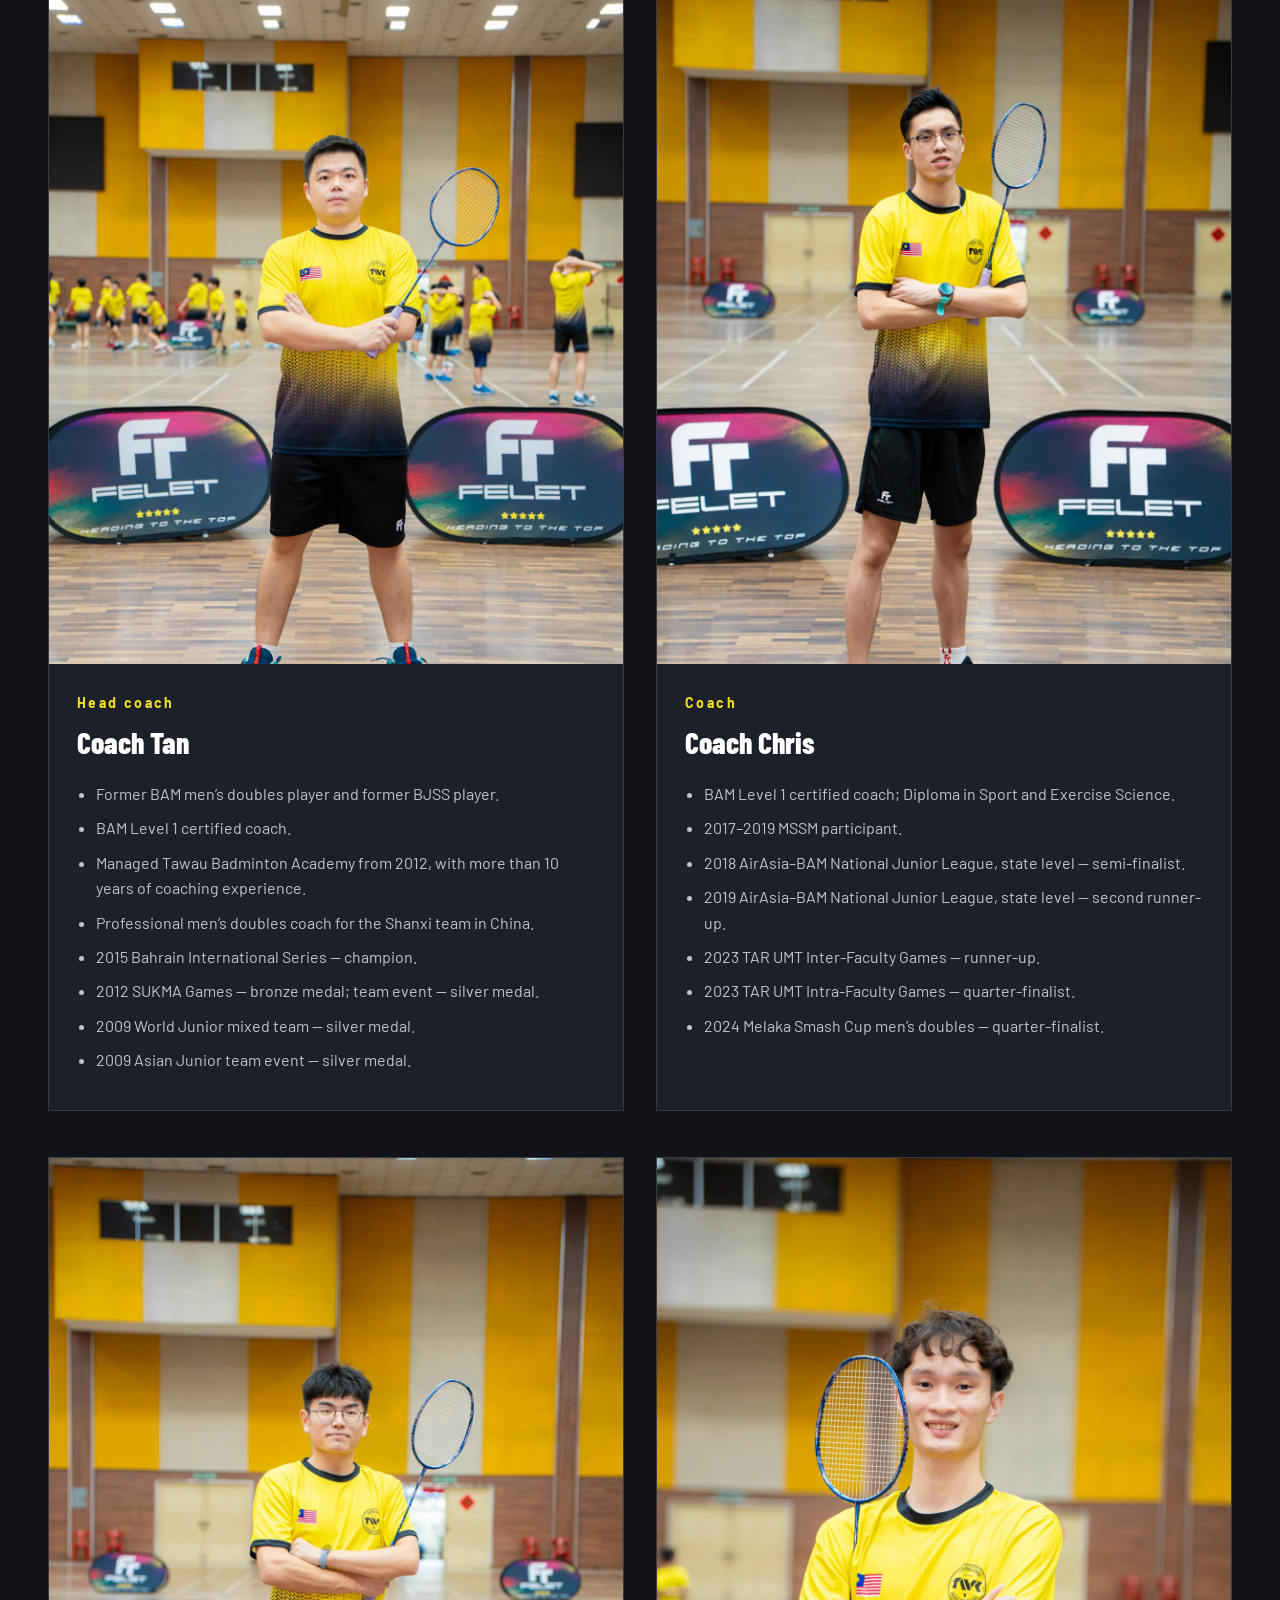
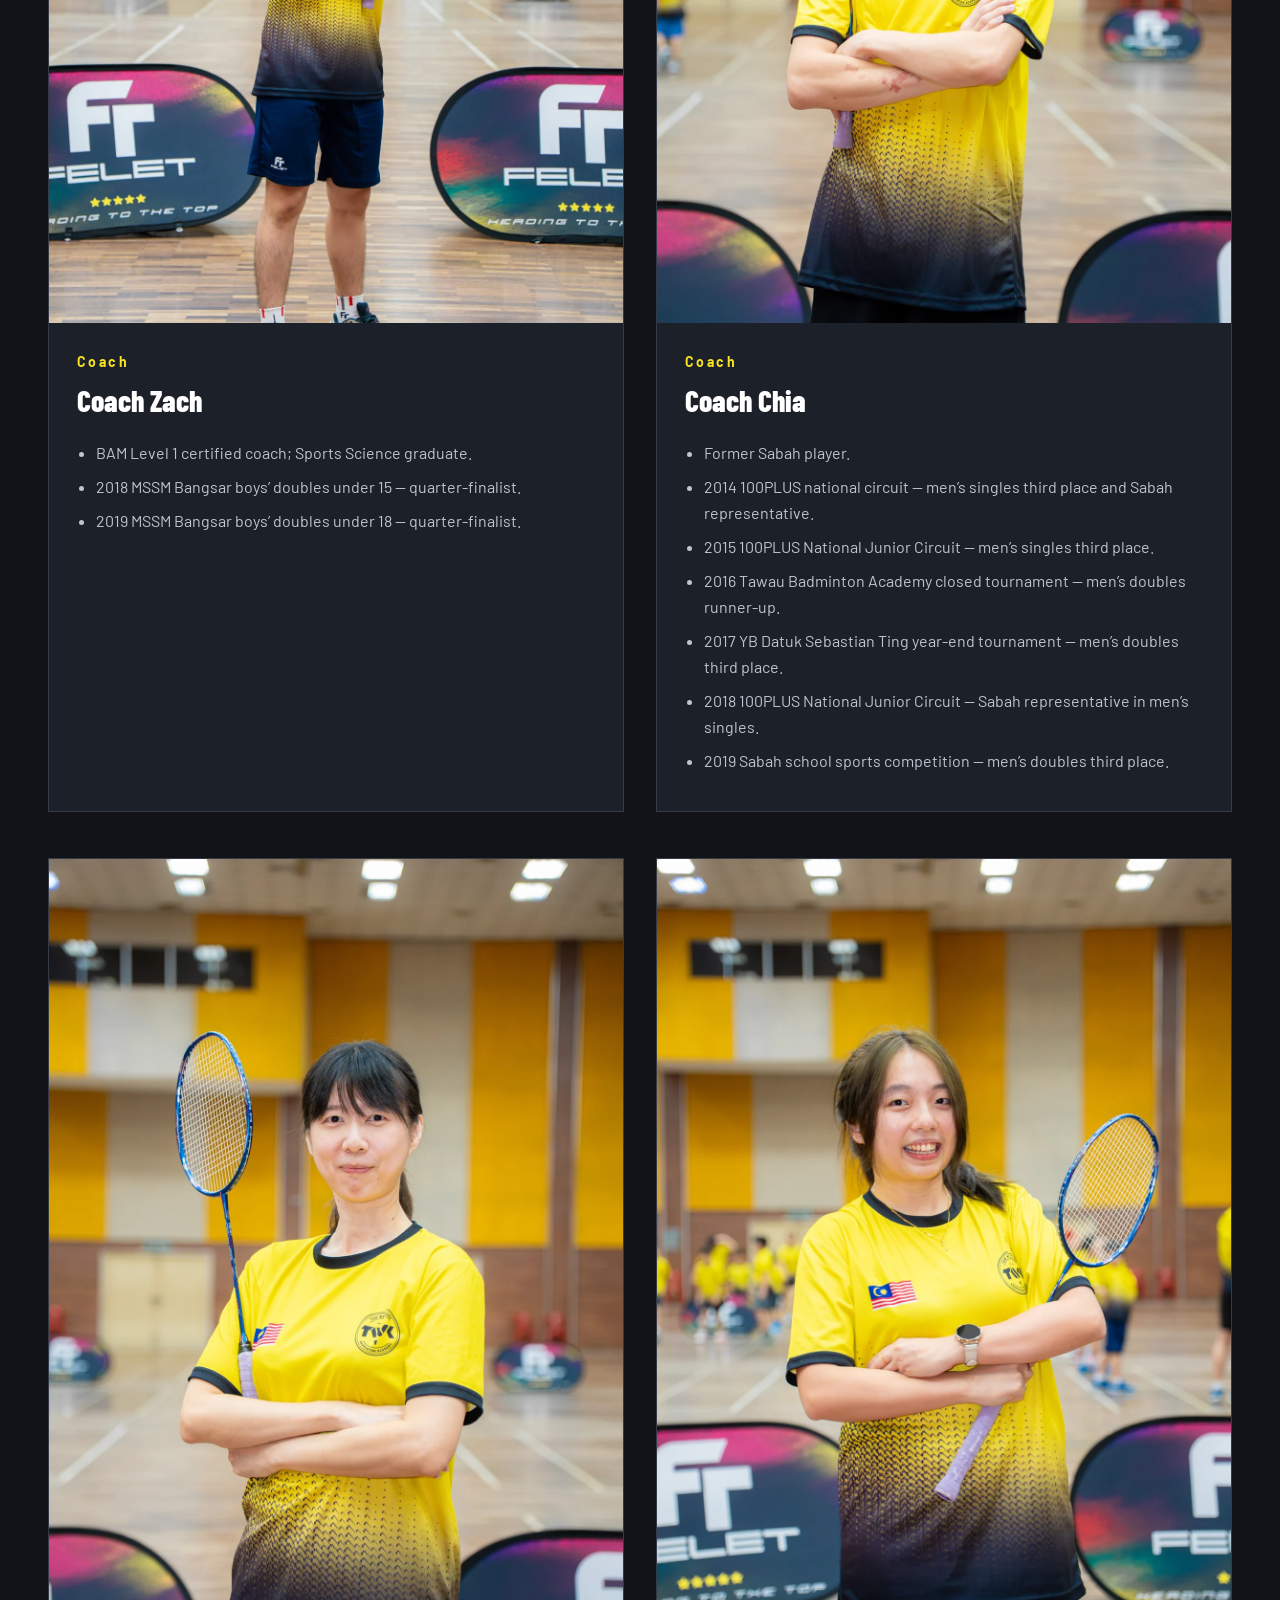
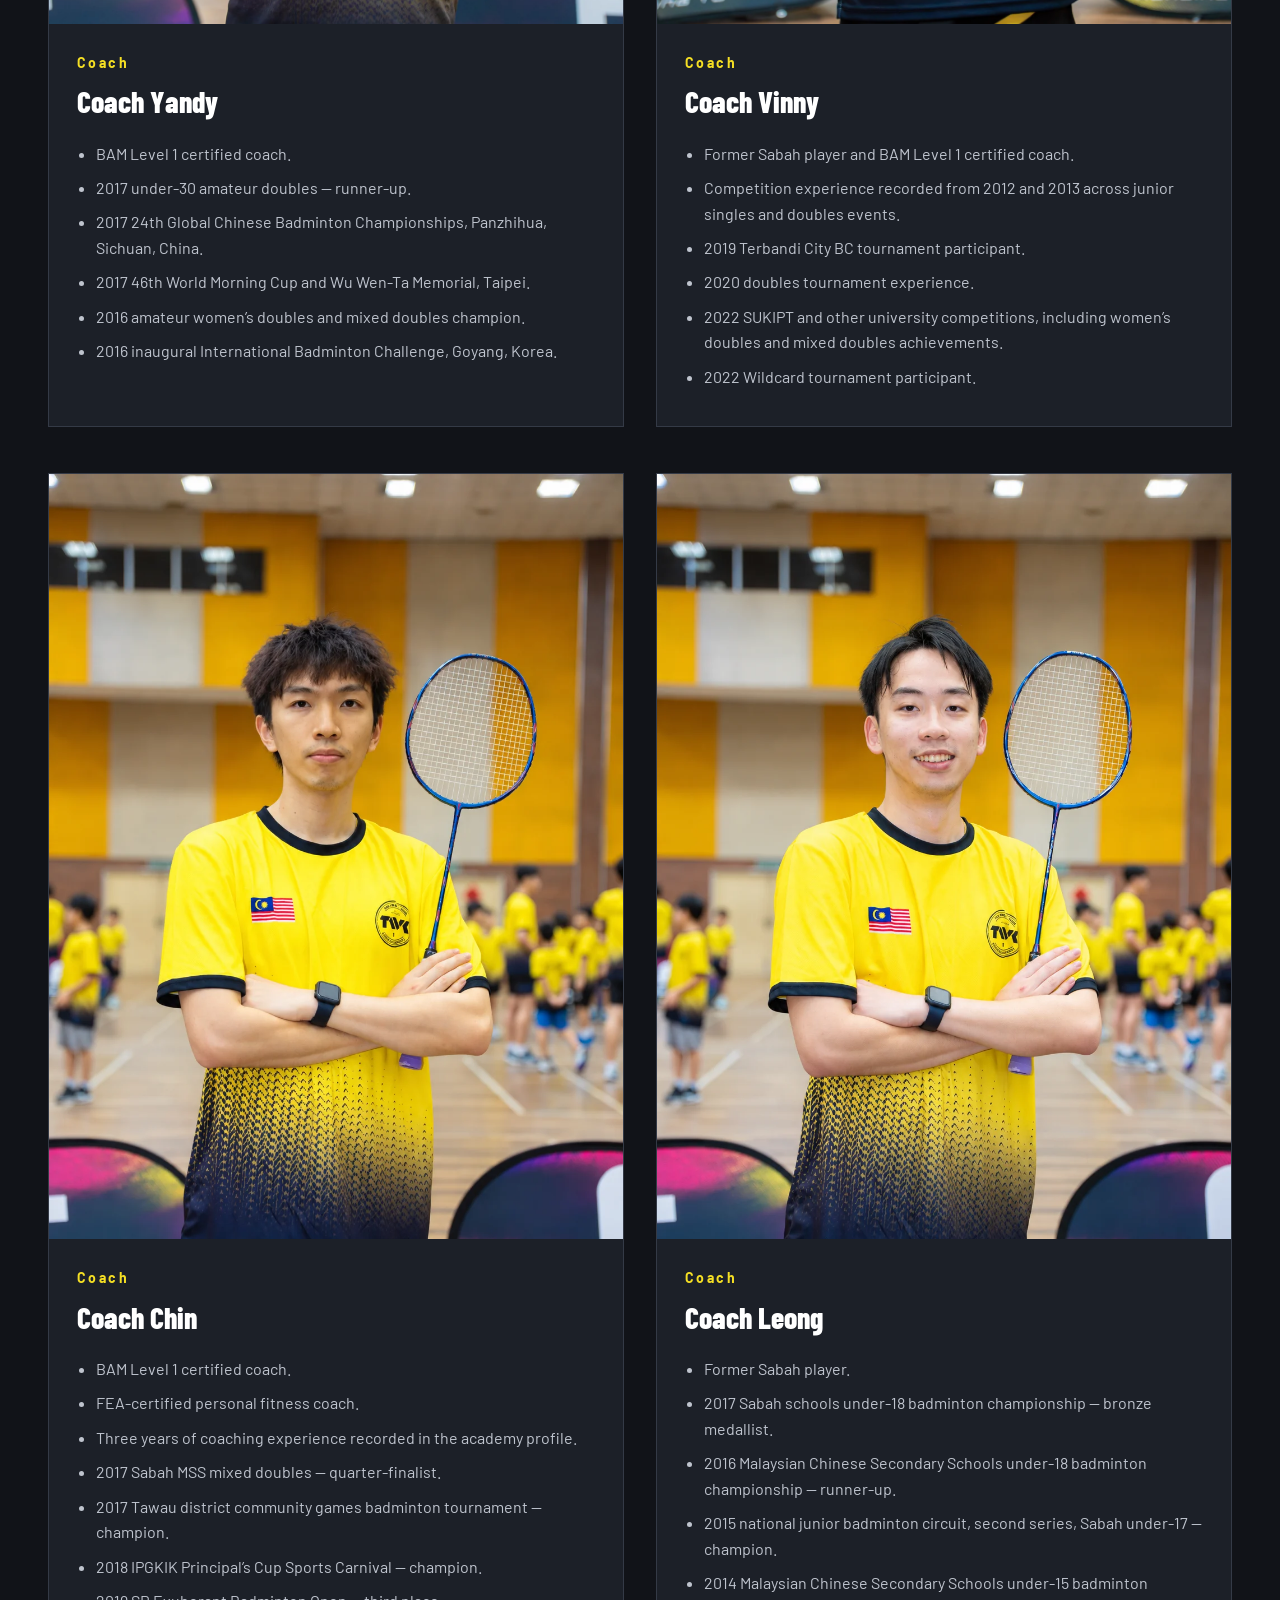
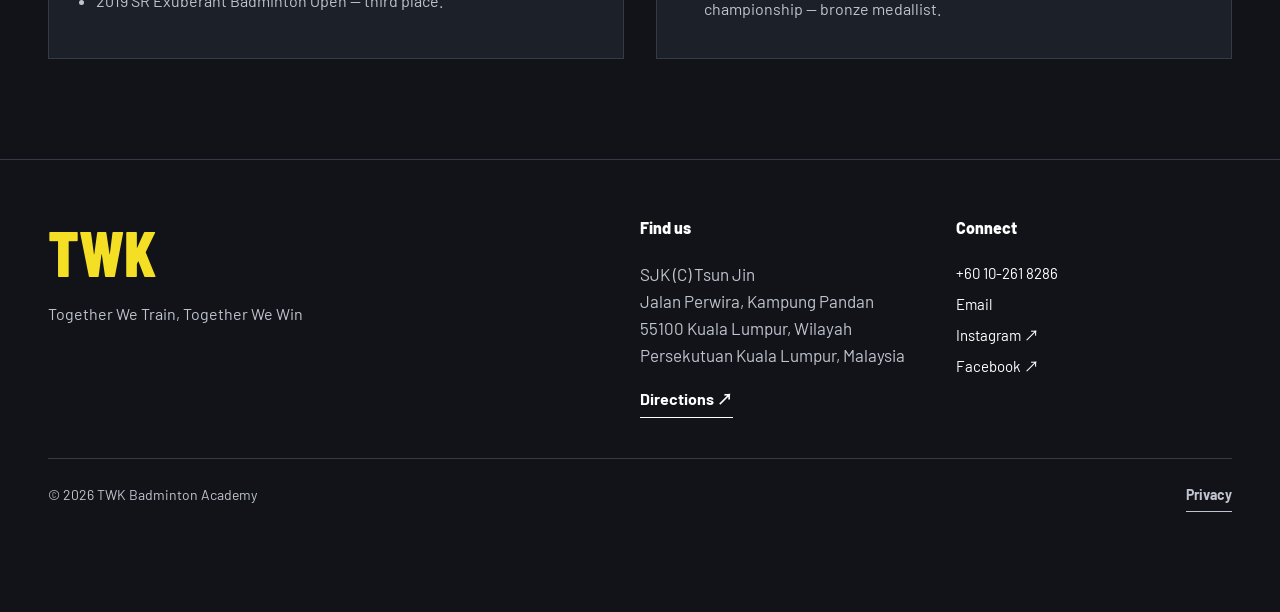
==== commit d44d0719: "Apply charcoal and champion yellow theme" ====
--- a/about.html
+++ b/about.html
@@ -1,3 +1,3 @@
-<!doctype html><html lang="en"><head><meta charset="utf-8"><meta name="viewport" content="width=device-width,initial-scale=1"><meta name="description" content="TWK Badminton Academy in Kuala Lumpur. Training for children, teens and adults, court rental and international badminton exchange."><meta name="theme-color" content="#004aad"><title>Our team | TWK Badminton Academy</title><link rel="icon" href="logo.png"><link rel="stylesheet" href="style.css"><script src="app.js" defer></script></head><body><a class="skip" href="#main">Skip to content</a><header><div class="nav-wrap"><a class="brand" href="index.html"><img src="logo.png" alt="TWK logo"><span>TWK<small>BADMINTON ACADEMY</small></span></a><nav id="main-nav" aria-label="Main navigation"><a class="nav-link" href="index.html"><span class="" data-en="Home" data-zh="首页">Home</span></a><a class="nav-link current" href="about.html"><span class="" data-en="Our team" data-zh="关于与教练">Our team</span></a><a class="nav-link" href="training.html"><span class="" data-en="Training" data-zh="训练课程">Training</span></a><a class="nav-link" href="rental.html"><span class="" data-en="Court rental" data-zh="场地租赁">Court rental</span></a><a class="nav-link" href="exchange.html"><span class="" data-en="International" data-zh="国际交流">International</span></a><a class="nav-link" href="contact.html"><span class="" data-en="Contact" data-zh="联系">Contact</span></a></nav><button id="language" class="lang" aria-label="Switch language">中文</button><button id="menu-toggle" class="menu-toggle" aria-label="Open menu" aria-expanded="false" aria-controls="main-nav">☰</button></div></header><main id="main"><section class="page-intro wrap"><span class="eyebrow">OUR STORY</span><h1 class="" data-en="BUILT AROUND
+<!doctype html><html lang="en"><head><meta charset="utf-8"><meta name="viewport" content="width=device-width,initial-scale=1"><meta name="description" content="TWK Badminton Academy in Kuala Lumpur. Training for children, teens and adults, court rental and international badminton exchange."><meta name="theme-color" content="#111318"><title>Our team | TWK Badminton Academy</title><link rel="icon" href="logo.png"><link rel="stylesheet" href="style.css"><script src="app.js" defer></script></head><body><a class="skip" href="#main">Skip to content</a><header><div class="nav-wrap"><a class="brand" href="index.html"><img src="logo.png" alt="TWK logo"><span>TWK<small>BADMINTON ACADEMY</small></span></a><nav id="main-nav" aria-label="Main navigation"><a class="nav-link" href="index.html"><span class="" data-en="Home" data-zh="首页">Home</span></a><a class="nav-link current" href="about.html"><span class="" data-en="Our team" data-zh="关于与教练">Our team</span></a><a class="nav-link" href="training.html"><span class="" data-en="Training" data-zh="训练课程">Training</span></a><a class="nav-link" href="rental.html"><span class="" data-en="Court rental" data-zh="场地租赁">Court rental</span></a><a class="nav-link" href="exchange.html"><span class="" data-en="International" data-zh="国际交流">International</span></a><a class="nav-link" href="contact.html"><span class="" data-en="Contact" data-zh="联系">Contact</span></a></nav><button id="language" class="lang" aria-label="Switch language">中文</button><button id="menu-toggle" class="menu-toggle" aria-label="Open menu" aria-expanded="false" aria-controls="main-nav">☰</button></div></header><main id="main"><section class="page-intro wrap"><span class="eyebrow">OUR STORY</span><h1 class="" data-en="BUILT AROUND
 THE GAME." data-zh="因热爱而聚。">BUILT AROUND
 THE GAME.</h1><p class="" data-en="Founded by Tan Wee Kiong, TWK welcomes beginners, recreational players and those working towards competition in Kuala Lumpur." data-zh="由 Tan Wee Kiong 创办，TWK 在吉隆坡欢迎初学者、兴趣爱好者及希望参加比赛的球员。">Founded by Tan Wee Kiong, TWK welcomes beginners, recreational players and those working towards competition in Kuala Lumpur.</p></section><section class="founder wrap"><img class="" src="founder.webp" alt="Tan Wee Kiong, academy founder" loading="lazy"><div><span class="eyebrow"><span class="" data-en="FOUNDER" data-zh="创办人">FOUNDER</span></span><h2>TAN WEE KIONG</h2><p class="" data-en="Representing Malaysia on the international stage, Tan Wee Kiong won Olympic silver and the Denmark Open men’s doubles title with Goh V Shem in 2016. His national team experience includes the Thomas Cup." data-zh="Tan Wee Kiong 曾代表马来西亚征战国际赛场，与 Goh V Shem 搭档赢得 2016 年奥运会男双银牌及丹麦公开赛男双冠军，也曾代表马来西亚参加汤姆斯杯。">Representing Malaysia on the international stage, Tan Wee Kiong won Olympic silver and the Denmark Open men’s doubles title with Goh V Shem in 2016. His national team experience includes the Thomas Cup.</p><div class="achievement"><strong>2016</strong><span class="" data-en="Rio Olympic Games · Men’s doubles silver" data-zh="里约奥运会 · 男双银牌">Rio Olympic Games · Men’s doubles silver</span></div><div class="achievement"><strong>2016</strong><span class="" data-en="Denmark Open · Men’s doubles champions" data-zh="丹麦公开赛 · 男双冠军">Denmark Open · Men’s doubles champions</span></div><details><summary><span class="" data-en="Achievement sources" data-zh="成绩资料来源">Achievement sources</span></summary><p><a href="https://olympics.com.my/olympic-games-old/">Olympic Council of Malaysia</a> · <a href="https://denmarkopen.dk/tournament/past-winners/">Denmark Open</a> · <a href="https://system.bwfbadminton.com/uploads/2016/05/05/Thomas%20Cup%20%202016%20-%20Team%20List%20by%20Country%20-%20Alphabetical.pdf">BWF Thomas Cup team list</a></p></details></div></section><section class="wrap section"><div class="section-heading"><span class="eyebrow">THE COACHING TEAM</span><h2 class="" data-en="IN YOUR CORNER." data-zh="陪你训练，一起进步。">IN YOUR CORNER.</h2></div><div class="coach-grid"><article><img class="" src="tat.webp" alt="Coach Tan" loading="lazy"><div><span class="eyebrow"><span class="" data-en="Head coach" data-zh="主教练">Head coach</span></span><h3 class="" data-en="Coach Tan" data-zh="陈蔚德教练">Coach Tan</h3><ul class="coach-facts"><li><span class="" data-en="Former BAM men’s doubles player and former BJSS player." data-zh="前马来西亚国家队男双球员及前 BJSS 球员。">Former BAM men’s doubles player and former BJSS player.</span></li><li><span class="" data-en="BAM Level 1 certified coach." data-zh="大马羽毛球协会认证一级教练。">BAM Level 1 certified coach.</span></li><li><span class="" data-en="Managed Tawau Badminton Academy from 2012, with more than 10 years of coaching experience." data-zh="自 2012 年起管理斗湖羽毛球学院，拥有超过 10 年执教经验。">Managed Tawau Badminton Academy from 2012, with more than 10 years of coaching experience.</span></li><li><span class="" data-en="Professional men’s doubles coach for the Shanxi team in China." data-zh="曾任中国山西队专业男双教练。">Professional men’s doubles coach for the Shanxi team in China.</span></li><li><span class="" data-en="2015 Bahrain International Series — champion." data-zh="2015 Bahrain International Series 冠军。">2015 Bahrain International Series — champion.</span></li><li><span class="" data-en="2012 SUKMA Games — bronze medal; team event — silver medal." data-zh="2012 SUKMA Games 铜牌；团体赛银牌。">2012 SUKMA Games — bronze medal; team event — silver medal.</span></li><li><span class="" data-en="2009 World Junior mixed team — silver medal." data-zh="2009 世界青年混合团体赛银牌。">2009 World Junior mixed team — silver medal.</span></li><li><span class="" data-en="2009 Asian Junior team event — silver medal." data-zh="2009 亚洲青年团体赛银牌。">2009 Asian Junior team event — silver medal.</span></li></ul></div></article><article><img class="" src="chris.webp" alt="Coach Chris" loading="lazy"><div><span class="eyebrow"><span class="" data-en="Coach" data-zh="教练">Coach</span></span><h3 class="" data-en="Coach Chris" data-zh="Chris 教练">Coach Chris</h3><ul class="coach-facts"><li><span class="" data-en="BAM Level 1 certified coach; Diploma in Sport and Exercise Science." data-zh="大马羽毛球协会认证一级教练；运动与锻炼科学文凭。">BAM Level 1 certified coach; Diploma in Sport and Exercise Science.</span></li><li><span class="" data-en="2017–2019 MSSM participant." data-zh="2017–2019 MSSM 参赛者。">2017–2019 MSSM participant.</span></li><li><span class="" data-en="2018 AirAsia–BAM National Junior League, state level — semi-finalist." data-zh="2018 AirAsia–BAM 全国青少年联赛州级半决赛。">2018 AirAsia–BAM National Junior League, state level — semi-finalist.</span></li><li><span class="" data-en="2019 AirAsia–BAM National Junior League, state level — second runner-up." data-zh="2019 AirAsia–BAM 全国青少年联赛州级季军。">2019 AirAsia–BAM National Junior League, state level — second runner-up.</span></li><li><span class="" data-en="2023 TAR UMT Inter-Faculty Games — runner-up." data-zh="2023 TAR UMT 跨院系比赛亚军。">2023 TAR UMT Inter-Faculty Games — runner-up.</span></li><li><span class="" data-en="2023 TAR UMT Intra-Faculty Games — quarter-finalist." data-zh="2023 TAR UMT 院系内部比赛八强。">2023 TAR UMT Intra-Faculty Games — quarter-finalist.</span></li><li><span class="" data-en="2024 Melaka Smash Cup men’s doubles — quarter-finalist." data-zh="2024 Melaka Smash Cup 男双八强。">2024 Melaka Smash Cup men’s doubles — quarter-finalist.</span></li></ul></div></article><article><img class="" src="zach.webp" alt="Coach Zach" loading="lazy"><div><span class="eyebrow"><span class="" data-en="Coach" data-zh="教练">Coach</span></span><h3 class="" data-en="Coach Zach" data-zh="Zach 教练">Coach Zach</h3><ul class="coach-facts"><li><span class="" data-en="BAM Level 1 certified coach; Sports Science graduate." data-zh="大马羽毛球协会认证一级教练；运动科学系毕业。">BAM Level 1 certified coach; Sports Science graduate.</span></li><li><span class="" data-en="2018 MSSM Bangsar boys’ doubles under 15 — quarter-finalist." data-zh="2018 MSSM Bangsar 男子 15 岁以下双打八强。">2018 MSSM Bangsar boys’ doubles under 15 — quarter-finalist.</span></li><li><span class="" data-en="2019 MSSM Bangsar boys’ doubles under 18 — quarter-finalist." data-zh="2019 MSSM Bangsar 男子 18 岁以下双打八强。">2019 MSSM Bangsar boys’ doubles under 18 — quarter-finalist.</span></li></ul></div></article><article><img class="" src="xie.webp" alt="Coach Chia" loading="lazy"><div><span class="eyebrow"><span class="" data-en="Coach" data-zh="教练">Coach</span></span><h3 class="" data-en="Coach Chia" data-zh="谢教练">Coach Chia</h3><ul class="coach-facts"><li><span class="" data-en="Former Sabah player." data-zh="前沙巴州球员。">Former Sabah player.</span></li><li><span class="" data-en="2014 100PLUS national circuit — men’s singles third place and Sabah representative." data-zh="2014 100PLUS 全国赛区男子单打季军及沙巴代表。">2014 100PLUS national circuit — men’s singles third place and Sabah representative.</span></li><li><span class="" data-en="2015 100PLUS National Junior Circuit — men’s singles third place." data-zh="2015 100PLUS 全国青少年赛区男子单打季军。">2015 100PLUS National Junior Circuit — men’s singles third place.</span></li><li><span class="" data-en="2016 Tawau Badminton Academy closed tournament — men’s doubles runner-up." data-zh="2016 斗湖羽毛球学院封闭赛男双亚军。">2016 Tawau Badminton Academy closed tournament — men’s doubles runner-up.</span></li><li><span class="" data-en="2017 YB Datuk Sebastian Ting year-end tournament — men’s doubles third place." data-zh="2017 YB Datuk Sebastian Ting 年终赛男双季军。">2017 YB Datuk Sebastian Ting year-end tournament — men’s doubles third place.</span></li><li><span class="" data-en="2018 100PLUS National Junior Circuit — Sabah representative in men’s singles." data-zh="2018 100PLUS 全国青少年赛区男子单打沙巴代表。">2018 100PLUS National Junior Circuit — Sabah representative in men’s singles.</span></li><li><span class="" data-en="2019 Sabah school sports competition — men’s doubles third place." data-zh="2019 沙巴州中学体育比赛男双季军。">2019 Sabah school sports competition — men’s doubles third place.</span></li></ul></div></article><article><img class="" src="wu.webp" alt="Coach Yandy" loading="lazy"><div><span class="eyebrow"><span class="" data-en="Coach" data-zh="教练">Coach</span></span><h3 class="" data-en="Coach Yandy" data-zh="吴教练">Coach Yandy</h3><ul class="coach-facts"><li><span class="" data-en="BAM Level 1 certified coach." data-zh="大马羽毛球协会认证一级教练。">BAM Level 1 certified coach.</span></li><li><span class="" data-en="2017 under-30 amateur doubles — runner-up." data-zh="2017 U30 业余双打亚军。">2017 under-30 amateur doubles — runner-up.</span></li><li><span class="" data-en="2017 24th Global Chinese Badminton Championships, Panzhihua, Sichuan, China." data-zh="2017 第 24 届全球华人羽毛球锦标赛（中国四川攀枝花）。">2017 24th Global Chinese Badminton Championships, Panzhihua, Sichuan, China.</span></li><li><span class="" data-en="2017 46th World Morning Cup and Wu Wen-Ta Memorial, Taipei." data-zh="2017 第 46 届世界晨曦杯暨吴文达纪念赛（台北）。">2017 46th World Morning Cup and Wu Wen-Ta Memorial, Taipei.</span></li><li><span class="" data-en="2016 amateur women’s doubles and mixed doubles champion." data-zh="2016 业余女双及混双冠军。">2016 amateur women’s doubles and mixed doubles champion.</span></li><li><span class="" data-en="2016 inaugural International Badminton Challenge, Goyang, Korea." data-zh="2016 首届挑战国际羽毛球赛事（韩国高阳）。">2016 inaugural International Badminton Challenge, Goyang, Korea.</span></li></ul></div></article><article><img class="" src="chen.webp" alt="Coach Vinny" loading="lazy"><div><span class="eyebrow"><span class="" data-en="Coach" data-zh="教练">Coach</span></span><h3 class="" data-en="Coach Vinny" data-zh="陈教练">Coach Vinny</h3><ul class="coach-facts"><li><span class="" data-en="Former Sabah player and BAM Level 1 certified coach." data-zh="前沙巴州球员及大马羽毛球协会认证一级教练。">Former Sabah player and BAM Level 1 certified coach.</span></li><li><span class="" data-en="Competition experience recorded from 2012 and 2013 across junior singles and doubles events." data-zh="2012 至 2013 年参与多项青少年单打及双打赛事。">Competition experience recorded from 2012 and 2013 across junior singles and doubles events.</span></li><li><span class="" data-en="2019 Terbandi City BC tournament participant." data-zh="2019 Terbandi City BC 赛事参赛者。">2019 Terbandi City BC tournament participant.</span></li><li><span class="" data-en="2020 doubles tournament experience." data-zh="2020 年双打赛事经验。">2020 doubles tournament experience.</span></li><li><span class="" data-en="2022 SUKIPT and other university competitions, including women’s doubles and mixed doubles achievements." data-zh="2022 年参与 SUKIPT 及其他大专赛事，并取得女双与混双成绩。">2022 SUKIPT and other university competitions, including women’s doubles and mixed doubles achievements.</span></li><li><span class="" data-en="2022 Wildcard tournament participant." data-zh="2022 Wildcard 赛事参赛者。">2022 Wildcard tournament participant.</span></li></ul></div></article><article><img class="" src="chin.webp" alt="Coach Chin" loading="lazy"><div><span class="eyebrow"><span class="" data-en="Coach" data-zh="教练">Coach</span></span><h3 class="" data-en="Coach Chin" data-zh="陈教练（Coach Chin）">Coach Chin</h3><ul class="coach-facts"><li><span class="" data-en="BAM Level 1 certified coach." data-zh="大马羽毛球协会认证一级教练。">BAM Level 1 certified coach.</span></li><li><span class="" data-en="FEA-certified personal fitness coach." data-zh="FEA 专业认证私人健身教练。">FEA-certified personal fitness coach.</span></li><li><span class="" data-en="Three years of coaching experience recorded in the academy profile." data-zh="学院介绍资料记录拥有三年执教经验。">Three years of coaching experience recorded in the academy profile.</span></li><li><span class="" data-en="2017 Sabah MSS mixed doubles — quarter-finalist." data-zh="2017 沙巴 MSS 混合双打八强。">2017 Sabah MSS mixed doubles — quarter-finalist.</span></li><li><span class="" data-en="2017 Tawau district community games badminton tournament — champion." data-zh="2017 斗湖县社区运动会羽毛球赛冠军。">2017 Tawau district community games badminton tournament — champion.</span></li><li><span class="" data-en="2018 IPGKIK Principal’s Cup Sports Carnival — champion." data-zh="2018 IPGKIK 校长杯运动嘉年华冠军。">2018 IPGKIK Principal’s Cup Sports Carnival — champion.</span></li><li><span class="" data-en="2019 SR Exuberant Badminton Open — third place." data-zh="2019 SR Exuberant 羽毛球公开赛季军。">2019 SR Exuberant Badminton Open — third place.</span></li></ul></div></article><article><img class="" src="liang.webp" alt="Coach Leong" loading="lazy"><div><span class="eyebrow"><span class="" data-en="Coach" data-zh="教练">Coach</span></span><h3 class="" data-en="Coach Leong" data-zh="梁教练">Coach Leong</h3><ul class="coach-facts"><li><span class="" data-en="Former Sabah player." data-zh="前沙巴州球员。">Former Sabah player.</span></li><li><span class="" data-en="2017 Sabah schools under-18 badminton championship — bronze medallist." data-zh="2017 沙巴州 18 岁以下校际羽毛球锦标赛铜牌。">2017 Sabah schools under-18 badminton championship — bronze medallist.</span></li><li><span class="" data-en="2016 Malaysian Chinese Secondary Schools under-18 badminton championship — runner-up." data-zh="2016 马来西亚华文独中 18 岁以下羽毛球锦标赛亚军。">2016 Malaysian Chinese Secondary Schools under-18 badminton championship — runner-up.</span></li><li><span class="" data-en="2015 national junior badminton circuit, second series, Sabah under-17 — champion." data-zh="2015 全国青少年羽毛球巡回赛第二系列沙巴 17 岁以下冠军。">2015 national junior badminton circuit, second series, Sabah under-17 — champion.</span></li><li><span class="" data-en="2014 Malaysian Chinese Secondary Schools under-15 badminton championship — bronze medallist." data-zh="2014 马来西亚华文独中 15 岁以下羽毛球锦标赛铜牌。">2014 Malaysian Chinese Secondary Schools under-15 badminton championship — bronze medallist.</span></li></ul></div></article></div></section></main><footer><div class="wrap footer-grid"><div class="footer-brand">TWK<p class="" data-en="Together We Train, Together We Win" data-zh="一起训练，一起赢">Together We Train, Together We Win</p></div><div><h3 class="" data-en="Find us" data-zh="找到我们">Find us</h3><p>SJK (C) Tsun Jin<br>Jalan Perwira, Kampung Pandan<br>55100 Kuala Lumpur, Wilayah Persekutuan Kuala Lumpur, Malaysia</p><a class="text-link" href="https://maps.app.goo.gl/oto1CBTmUbK7EyiP8" target="_blank" rel="noopener noreferrer"><span class="" data-en="Directions ↗" data-zh="地图导航 ↗">Directions ↗</span></a></div><div><h3 class="" data-en="Connect" data-zh="联系">Connect</h3><a class="footer-link" href="https://wa.me/60102618286" target="_blank" rel="noopener noreferrer"><span class="" data-en="+60 10-261 8286" data-zh="+60 10-261 8286">+60 10-261 8286</span></a><a class="footer-link" href="mailto:tanweekiongba@gmail.com"><span class="" data-en="Email" data-zh="电子邮件">Email</span></a><a class="footer-link" href="https://www.instagram.com/tanweekiongbadmintonacademy/" target="_blank" rel="noopener noreferrer"><span class="" data-en="Instagram ↗" data-zh="Instagram ↗">Instagram ↗</span></a><a class="footer-link" href="https://www.facebook.com/profile.php?id=100083049833303" target="_blank" rel="noopener noreferrer"><span class="" data-en="Facebook ↗" data-zh="Facebook ↗">Facebook ↗</span></a></div></div><div class="wrap footer-bottom"><span>© 2026 TWK Badminton Academy</span><a class="text-link" href="privacy.html"><span class="" data-en="Privacy" data-zh="隐私说明">Privacy</span></a></div></footer><a class="floating-wa" href="https://wa.me/60102618286" target="_blank" rel="noopener noreferrer"><span class="" data-en="WhatsApp ↗" data-zh="WhatsApp 咨询 ↗">WhatsApp ↗</span></a></body></html>
--- a/style.css
+++ b/style.css
@@ -7,22 +7,22 @@
 @media(max-width:600px){.floating-wa{right:12px;bottom:12px;font-size:.8125rem;padding:9px 13px}.hero .actions{padding-right:0}.hero{height:860px}.hero-bottom{bottom:20px}.hero .btn.outline{margin-bottom:20px}}
 
 /* Academy profile palette: royal blue #004AAD with soft blue #89AEF4. */
-:root{--navy:#004aad;--panel:#125fbd;--blue-soft:#89aef4;--white:#f8fbff;--muted:#dce9ff;--line:#89aef46b}
-header{background:#004aadef}
-.slide{background:#00377f}
-.hero-shade{background:linear-gradient(90deg,#004aad 0%,#004aadef 22%,#004aad94 45%,transparent 70%),linear-gradient(0deg,#004aadd6,transparent 30%)}
-.hero-content p{color:#e6efff}
-.carousel-controls button{border-color:#89aef4b3;background:#004aad99}
-.court-feature{background:#00377f}
-.court-feature:after{background:linear-gradient(90deg,#004aade6,transparent)}
-input,select{background:#0755b2;border-color:#89aef49c}
-option{background:#0755b2}
+:root{--navy:#111318;--panel:#1c2028;--blue-soft:#343a46;--white:#ffffff;--muted:#bfc4ce;--line:#343a46}
+header{background:#111318f2}
+.slide{background:#08090b}
+.hero-shade{background:linear-gradient(90deg,#111318 0%,#111318f0 22%,#11131899 45%,transparent 70%),linear-gradient(0deg,#111318e0,transparent 30%)}
+.hero-content p{color:#d9dce2}
+.carousel-controls button{border-color:#626977b3;background:#111318b3}
+.court-feature{background:#08090b}
+.court-feature:after{background:linear-gradient(90deg,#111318eb,transparent)}
+input,select{background:#1c2028;border-color:#555c69}
+option{background:#1c2028}
 .course-grid{grid-template-columns:repeat(4,1fr)}
 .coach-grid{grid-template-columns:repeat(2,1fr);gap:46px 32px}
-.coach-grid article{background:#0755b2;border:1px solid var(--line)}
+.coach-grid article{background:#1c2028;border:1px solid var(--line)}
 .coach-grid article>div{padding:28px}
 .coach-facts{margin:0;padding-left:1.2rem;color:var(--muted);font-size:1rem}
 .coach-facts li{margin:.55rem 0}
 @media(max-width:1150px){.course-grid{grid-template-columns:repeat(2,1fr)}}
-@media(max-width:900px){.hero-shade{background:linear-gradient(90deg,#004aade6,#004aad59),linear-gradient(0deg,#004aad,transparent 65%)}}
+@media(max-width:900px){.hero-shade{background:linear-gradient(90deg,#111318eb,#11131866),linear-gradient(0deg,#111318,transparent 65%)}}
 @media(max-width:600px){.course-grid,.coach-grid{grid-template-columns:1fr}}
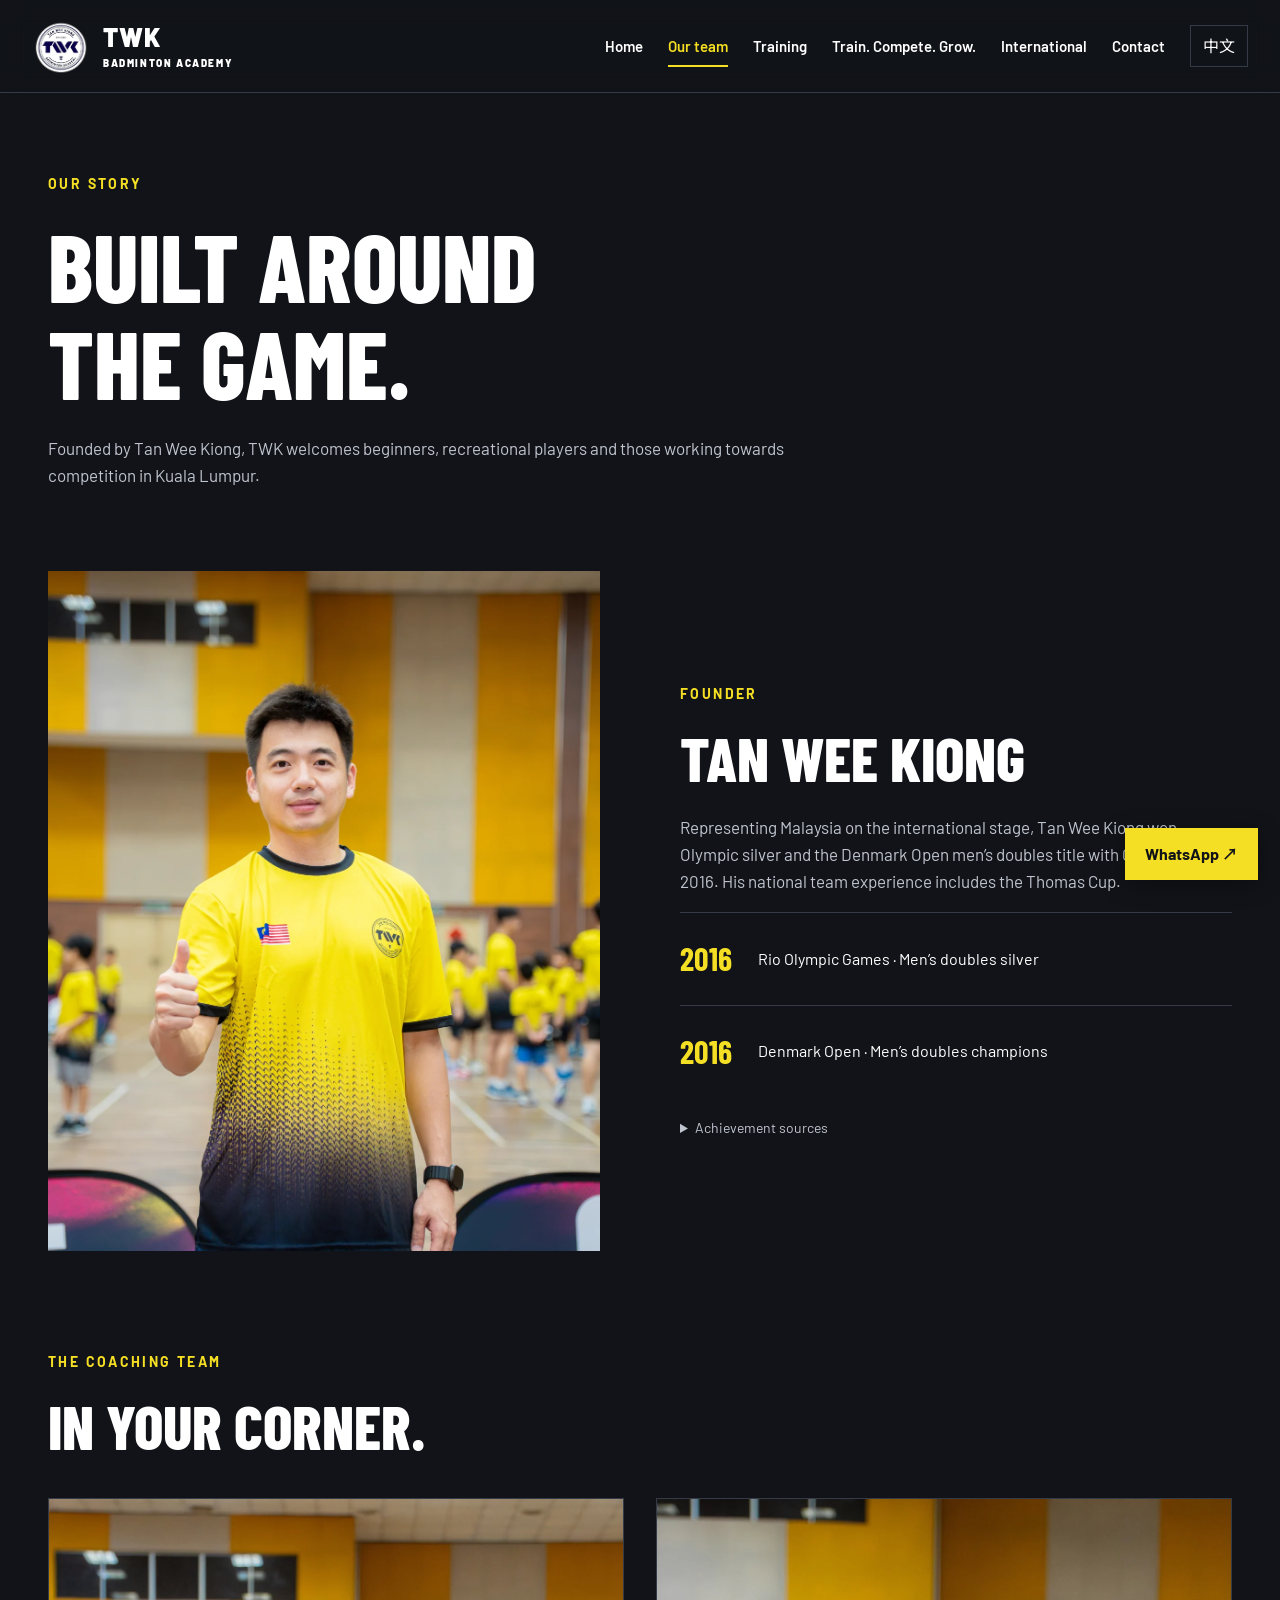
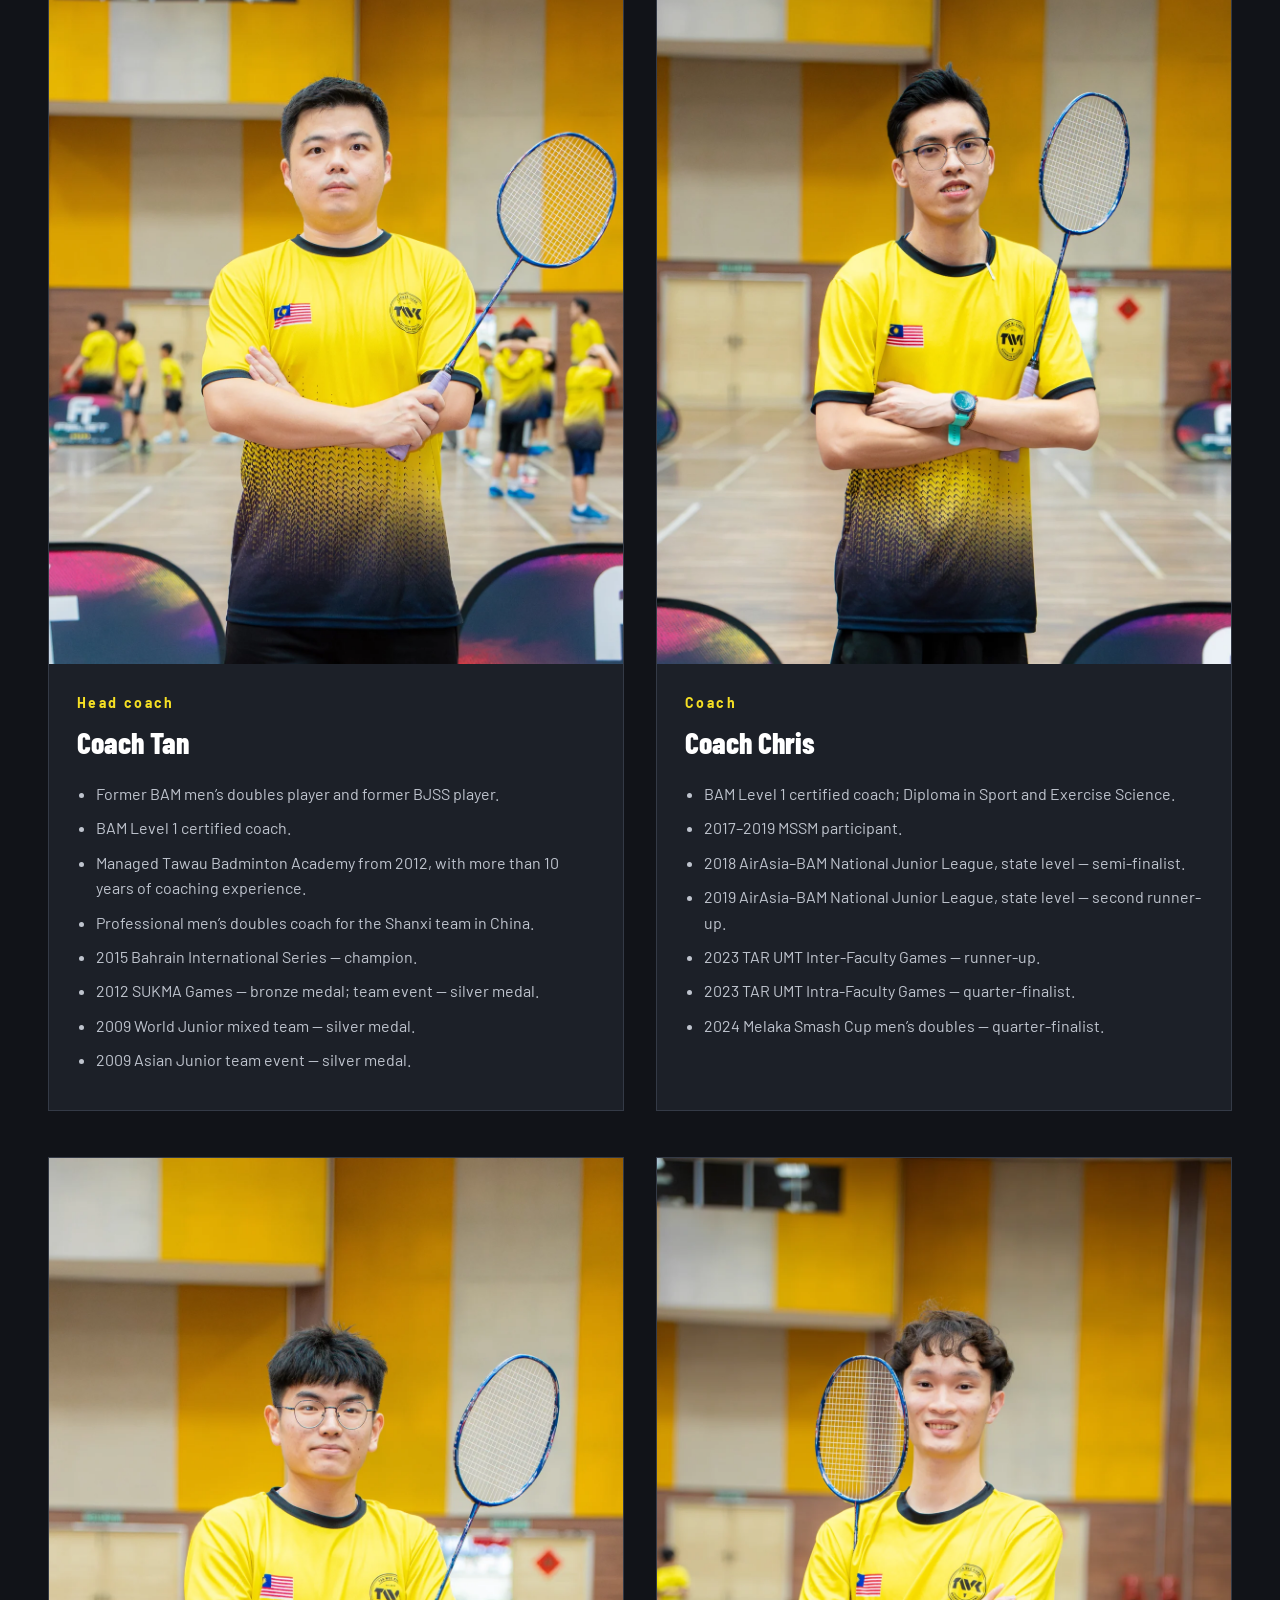
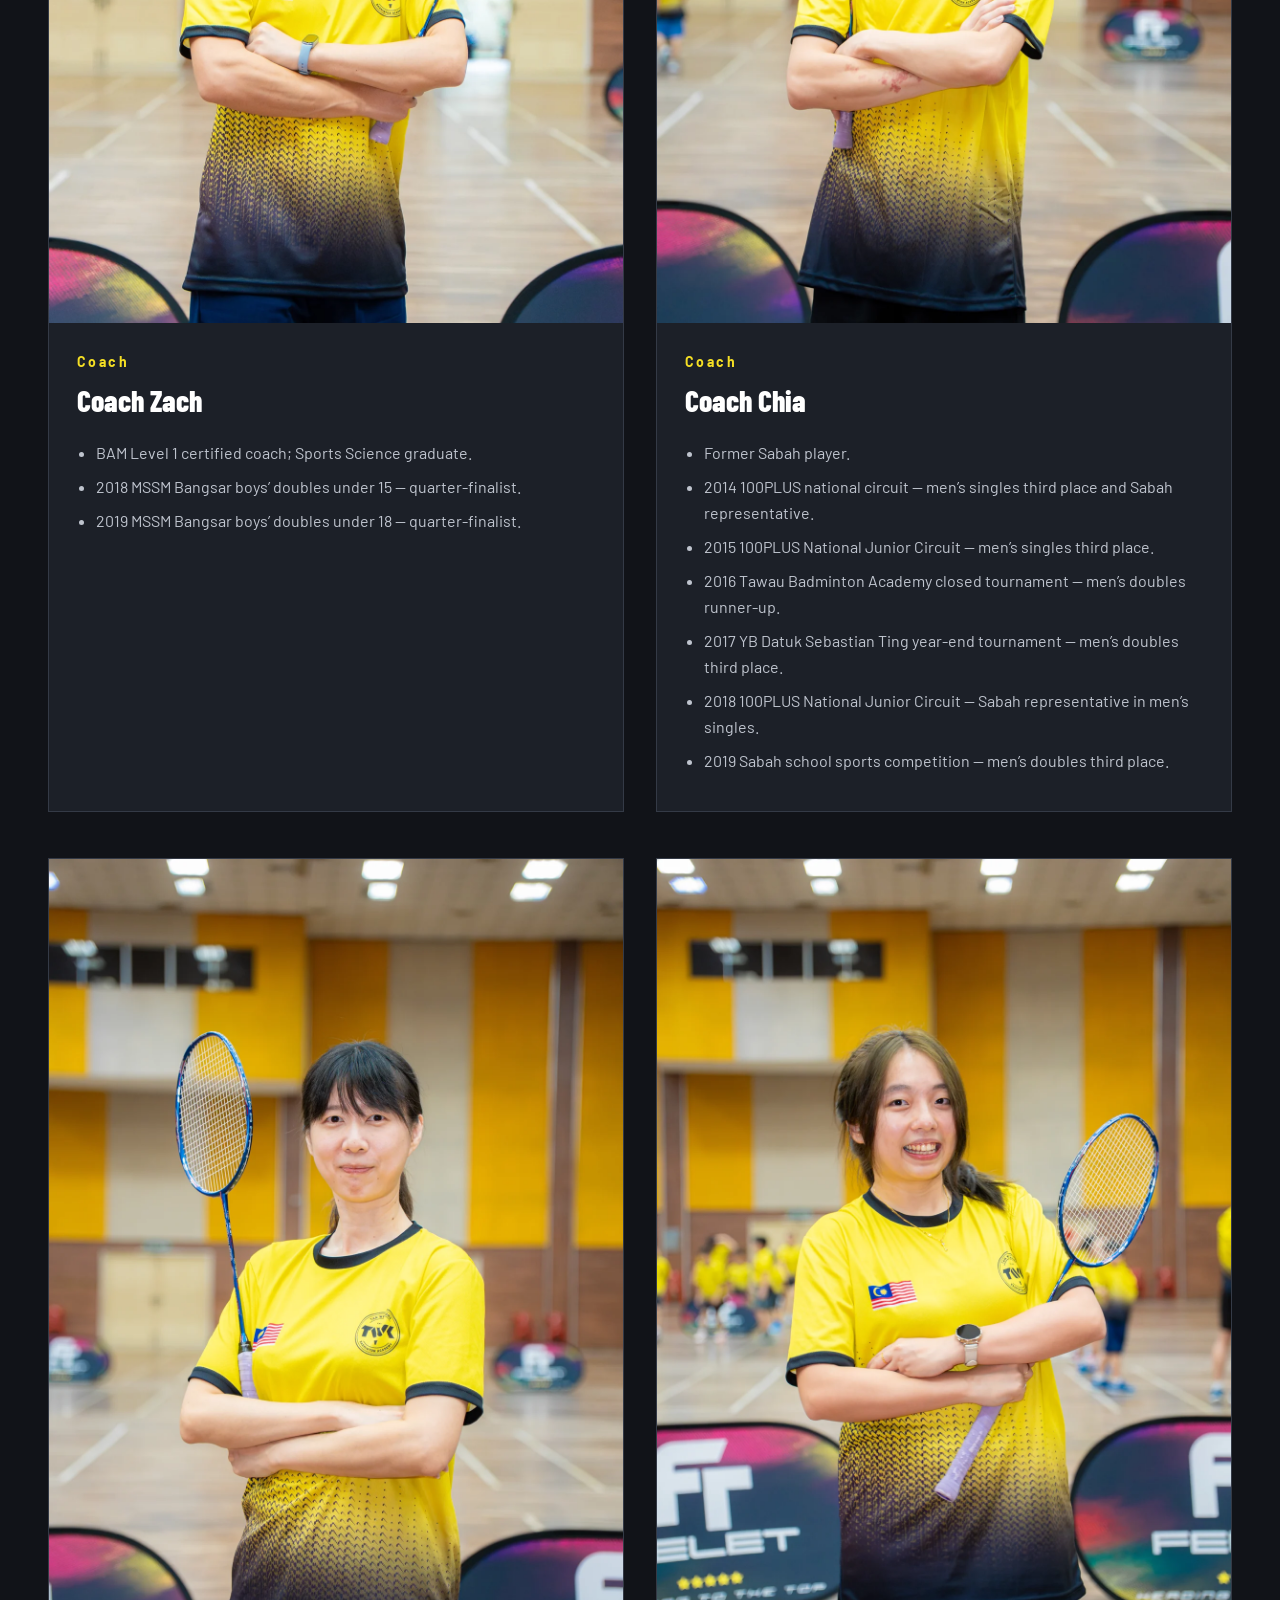
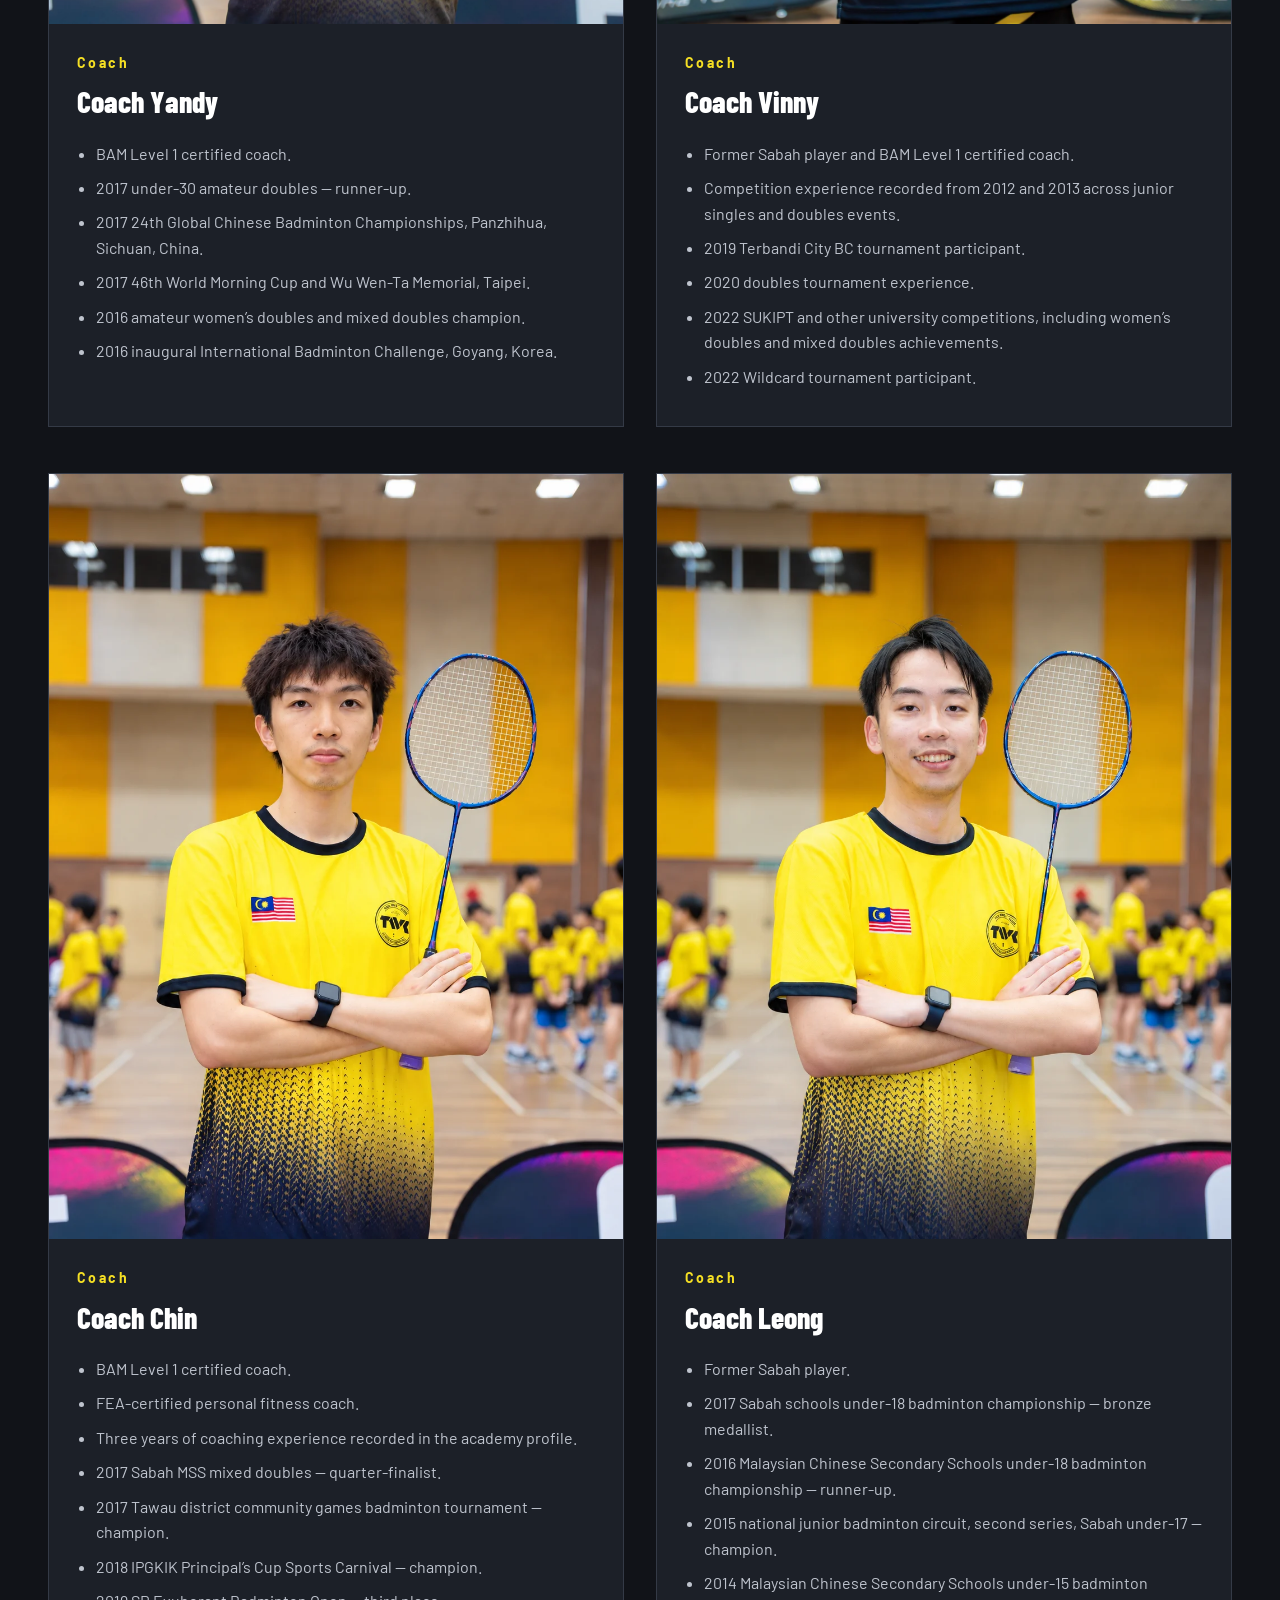
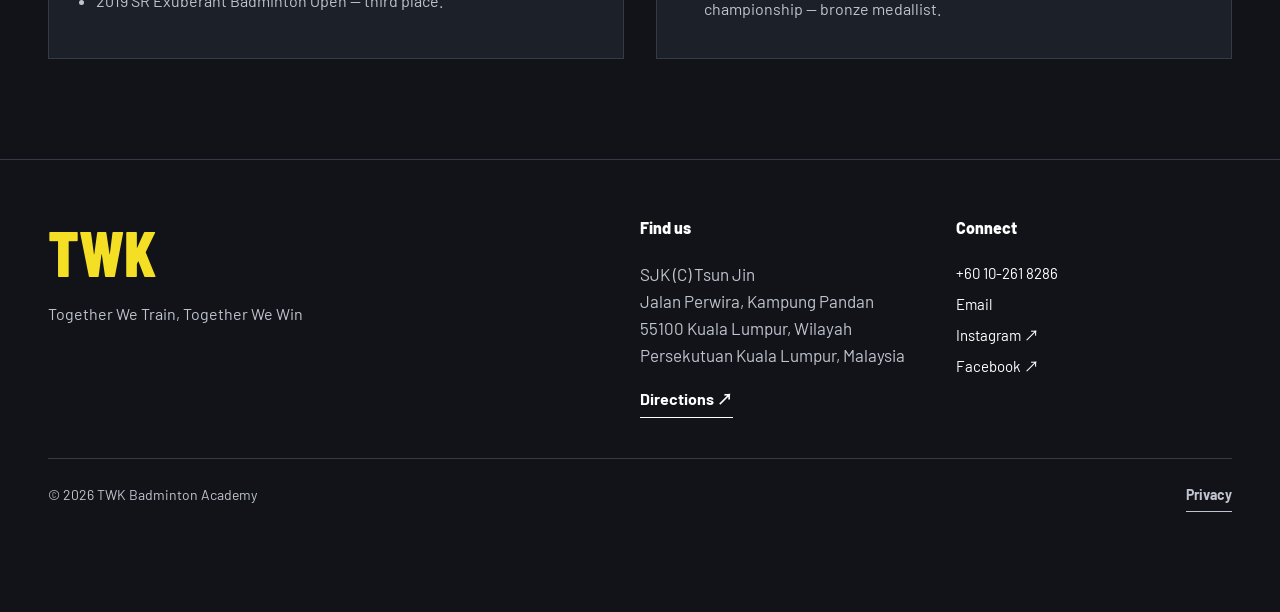
==== commit 98b6f5c5: "Add student carousel and player development page" ====
--- a/about.html
+++ b/about.html
@@ -1,3 +1,363 @@
-<!doctype html><html lang="en"><head><meta charset="utf-8"><meta name="viewport" content="width=device-width,initial-scale=1"><meta name="description" content="TWK Badminton Academy in Kuala Lumpur. Training for children, teens and adults, court rental and international badminton exchange."><meta name="theme-color" content="#111318"><title>Our team | TWK Badminton Academy</title><link rel="icon" href="logo.png"><link rel="stylesheet" href="style.css"><script src="app.js" defer></script></head><body><a class="skip" href="#main">Skip to content</a><header><div class="nav-wrap"><a class="brand" href="index.html"><img src="logo.png" alt="TWK logo"><span>TWK<small>BADMINTON ACADEMY</small></span></a><nav id="main-nav" aria-label="Main navigation"><a class="nav-link" href="index.html"><span class="" data-en="Home" data-zh="首页">Home</span></a><a class="nav-link current" href="about.html"><span class="" data-en="Our team" data-zh="关于与教练">Our team</span></a><a class="nav-link" href="training.html"><span class="" data-en="Training" data-zh="训练课程">Training</span></a><a class="nav-link" href="rental.html"><span class="" data-en="Court rental" data-zh="场地租赁">Court rental</span></a><a class="nav-link" href="exchange.html"><span class="" data-en="International" data-zh="国际交流">International</span></a><a class="nav-link" href="contact.html"><span class="" data-en="Contact" data-zh="联系">Contact</span></a></nav><button id="language" class="lang" aria-label="Switch language">中文</button><button id="menu-toggle" class="menu-toggle" aria-label="Open menu" aria-expanded="false" aria-controls="main-nav">☰</button></div></header><main id="main"><section class="page-intro wrap"><span class="eyebrow">OUR STORY</span><h1 class="" data-en="BUILT AROUND
+<!doctype html>
+<html lang="en">
+<head>
+<meta charset="utf-8">
+<meta name="viewport" content="width=device-width,initial-scale=1">
+<meta name="description" content="TWK Badminton Academy in Kuala Lumpur. Training for children, teens and adults, court rental and international badminton exchange.">
+<meta name="theme-color" content="#111318">
+<title>Our team | TWK Badminton Academy</title>
+<link rel="icon" href="logo.png">
+<link rel="stylesheet" href="style.css">
+<script src="app.js" defer>
+</script>
+</head>
+<body>
+<a class="skip" href="#main">Skip to content</a>
+<header>
+<div class="nav-wrap">
+<a class="brand" href="index.html">
+<img src="logo.png" alt="TWK logo">
+<span>TWK<small>BADMINTON ACADEMY</small>
+</span>
+</a>
+<nav id="main-nav" aria-label="Main navigation">
+<a class="nav-link" href="index.html">
+<span class="" data-en="Home" data-zh="首页">Home</span>
+</a>
+<a class="nav-link current" href="about.html">
+<span class="" data-en="Our team" data-zh="关于与教练">Our team</span>
+</a>
+<a class="nav-link" href="training.html">
+<span class="" data-en="Training" data-zh="训练课程">Training</span>
+</a>
+<a class="nav-link" href="rental.html">
+<span class="" data-en="Train. Compete. Grow." data-zh="训练·比赛·成长">Train. Compete. Grow.</span>
+</a>
+<a class="nav-link" href="exchange.html">
+<span class="" data-en="International" data-zh="国际交流">International</span>
+</a>
+<a class="nav-link" href="contact.html">
+<span class="" data-en="Contact" data-zh="联系">Contact</span>
+</a>
+</nav>
+<button id="language" class="lang" aria-label="Switch language">中文</button>
+<button id="menu-toggle" class="menu-toggle" aria-label="Open menu" aria-expanded="false" aria-controls="main-nav">☰</button>
+</div>
+</header>
+<main id="main">
+<section class="page-intro wrap">
+<span class="eyebrow">OUR STORY</span>
+<h1 class="" data-en="BUILT AROUND
 THE GAME." data-zh="因热爱而聚。">BUILT AROUND
-THE GAME.</h1><p class="" data-en="Founded by Tan Wee Kiong, TWK welcomes beginners, recreational players and those working towards competition in Kuala Lumpur." data-zh="由 Tan Wee Kiong 创办，TWK 在吉隆坡欢迎初学者、兴趣爱好者及希望参加比赛的球员。">Founded by Tan Wee Kiong, TWK welcomes beginners, recreational players and those working towards competition in Kuala Lumpur.</p></section><section class="founder wrap"><img class="" src="founder.webp" alt="Tan Wee Kiong, academy founder" loading="lazy"><div><span class="eyebrow"><span class="" data-en="FOUNDER" data-zh="创办人">FOUNDER</span></span><h2>TAN WEE KIONG</h2><p class="" data-en="Representing Malaysia on the international stage, Tan Wee Kiong won Olympic silver and the Denmark Open men’s doubles title with Goh V Shem in 2016. His national team experience includes the Thomas Cup." data-zh="Tan Wee Kiong 曾代表马来西亚征战国际赛场，与 Goh V Shem 搭档赢得 2016 年奥运会男双银牌及丹麦公开赛男双冠军，也曾代表马来西亚参加汤姆斯杯。">Representing Malaysia on the international stage, Tan Wee Kiong won Olympic silver and the Denmark Open men’s doubles title with Goh V Shem in 2016. His national team experience includes the Thomas Cup.</p><div class="achievement"><strong>2016</strong><span class="" data-en="Rio Olympic Games · Men’s doubles silver" data-zh="里约奥运会 · 男双银牌">Rio Olympic Games · Men’s doubles silver</span></div><div class="achievement"><strong>2016</strong><span class="" data-en="Denmark Open · Men’s doubles champions" data-zh="丹麦公开赛 · 男双冠军">Denmark Open · Men’s doubles champions</span></div><details><summary><span class="" data-en="Achievement sources" data-zh="成绩资料来源">Achievement sources</span></summary><p><a href="https://olympics.com.my/olympic-games-old/">Olympic Council of Malaysia</a> · <a href="https://denmarkopen.dk/tournament/past-winners/">Denmark Open</a> · <a href="https://system.bwfbadminton.com/uploads/2016/05/05/Thomas%20Cup%20%202016%20-%20Team%20List%20by%20Country%20-%20Alphabetical.pdf">BWF Thomas Cup team list</a></p></details></div></section><section class="wrap section"><div class="section-heading"><span class="eyebrow">THE COACHING TEAM</span><h2 class="" data-en="IN YOUR CORNER." data-zh="陪你训练，一起进步。">IN YOUR CORNER.</h2></div><div class="coach-grid"><article><img class="" src="tat.webp" alt="Coach Tan" loading="lazy"><div><span class="eyebrow"><span class="" data-en="Head coach" data-zh="主教练">Head coach</span></span><h3 class="" data-en="Coach Tan" data-zh="陈蔚德教练">Coach Tan</h3><ul class="coach-facts"><li><span class="" data-en="Former BAM men’s doubles player and former BJSS player." data-zh="前马来西亚国家队男双球员及前 BJSS 球员。">Former BAM men’s doubles player and former BJSS player.</span></li><li><span class="" data-en="BAM Level 1 certified coach." data-zh="大马羽毛球协会认证一级教练。">BAM Level 1 certified coach.</span></li><li><span class="" data-en="Managed Tawau Badminton Academy from 2012, with more than 10 years of coaching experience." data-zh="自 2012 年起管理斗湖羽毛球学院，拥有超过 10 年执教经验。">Managed Tawau Badminton Academy from 2012, with more than 10 years of coaching experience.</span></li><li><span class="" data-en="Professional men’s doubles coach for the Shanxi team in China." data-zh="曾任中国山西队专业男双教练。">Professional men’s doubles coach for the Shanxi team in China.</span></li><li><span class="" data-en="2015 Bahrain International Series — champion." data-zh="2015 Bahrain International Series 冠军。">2015 Bahrain International Series — champion.</span></li><li><span class="" data-en="2012 SUKMA Games — bronze medal; team event — silver medal." data-zh="2012 SUKMA Games 铜牌；团体赛银牌。">2012 SUKMA Games — bronze medal; team event — silver medal.</span></li><li><span class="" data-en="2009 World Junior mixed team — silver medal." data-zh="2009 世界青年混合团体赛银牌。">2009 World Junior mixed team — silver medal.</span></li><li><span class="" data-en="2009 Asian Junior team event — silver medal." data-zh="2009 亚洲青年团体赛银牌。">2009 Asian Junior team event — silver medal.</span></li></ul></div></article><article><img class="" src="chris.webp" alt="Coach Chris" loading="lazy"><div><span class="eyebrow"><span class="" data-en="Coach" data-zh="教练">Coach</span></span><h3 class="" data-en="Coach Chris" data-zh="Chris 教练">Coach Chris</h3><ul class="coach-facts"><li><span class="" data-en="BAM Level 1 certified coach; Diploma in Sport and Exercise Science." data-zh="大马羽毛球协会认证一级教练；运动与锻炼科学文凭。">BAM Level 1 certified coach; Diploma in Sport and Exercise Science.</span></li><li><span class="" data-en="2017–2019 MSSM participant." data-zh="2017–2019 MSSM 参赛者。">2017–2019 MSSM participant.</span></li><li><span class="" data-en="2018 AirAsia–BAM National Junior League, state level — semi-finalist." data-zh="2018 AirAsia–BAM 全国青少年联赛州级半决赛。">2018 AirAsia–BAM National Junior League, state level — semi-finalist.</span></li><li><span class="" data-en="2019 AirAsia–BAM National Junior League, state level — second runner-up." data-zh="2019 AirAsia–BAM 全国青少年联赛州级季军。">2019 AirAsia–BAM National Junior League, state level — second runner-up.</span></li><li><span class="" data-en="2023 TAR UMT Inter-Faculty Games — runner-up." data-zh="2023 TAR UMT 跨院系比赛亚军。">2023 TAR UMT Inter-Faculty Games — runner-up.</span></li><li><span class="" data-en="2023 TAR UMT Intra-Faculty Games — quarter-finalist." data-zh="2023 TAR UMT 院系内部比赛八强。">2023 TAR UMT Intra-Faculty Games — quarter-finalist.</span></li><li><span class="" data-en="2024 Melaka Smash Cup men’s doubles — quarter-finalist." data-zh="2024 Melaka Smash Cup 男双八强。">2024 Melaka Smash Cup men’s doubles — quarter-finalist.</span></li></ul></div></article><article><img class="" src="zach.webp" alt="Coach Zach" loading="lazy"><div><span class="eyebrow"><span class="" data-en="Coach" data-zh="教练">Coach</span></span><h3 class="" data-en="Coach Zach" data-zh="Zach 教练">Coach Zach</h3><ul class="coach-facts"><li><span class="" data-en="BAM Level 1 certified coach; Sports Science graduate." data-zh="大马羽毛球协会认证一级教练；运动科学系毕业。">BAM Level 1 certified coach; Sports Science graduate.</span></li><li><span class="" data-en="2018 MSSM Bangsar boys’ doubles under 15 — quarter-finalist." data-zh="2018 MSSM Bangsar 男子 15 岁以下双打八强。">2018 MSSM Bangsar boys’ doubles under 15 — quarter-finalist.</span></li><li><span class="" data-en="2019 MSSM Bangsar boys’ doubles under 18 — quarter-finalist." data-zh="2019 MSSM Bangsar 男子 18 岁以下双打八强。">2019 MSSM Bangsar boys’ doubles under 18 — quarter-finalist.</span></li></ul></div></article><article><img class="" src="xie.webp" alt="Coach Chia" loading="lazy"><div><span class="eyebrow"><span class="" data-en="Coach" data-zh="教练">Coach</span></span><h3 class="" data-en="Coach Chia" data-zh="谢教练">Coach Chia</h3><ul class="coach-facts"><li><span class="" data-en="Former Sabah player." data-zh="前沙巴州球员。">Former Sabah player.</span></li><li><span class="" data-en="2014 100PLUS national circuit — men’s singles third place and Sabah representative." data-zh="2014 100PLUS 全国赛区男子单打季军及沙巴代表。">2014 100PLUS national circuit — men’s singles third place and Sabah representative.</span></li><li><span class="" data-en="2015 100PLUS National Junior Circuit — men’s singles third place." data-zh="2015 100PLUS 全国青少年赛区男子单打季军。">2015 100PLUS National Junior Circuit — men’s singles third place.</span></li><li><span class="" data-en="2016 Tawau Badminton Academy closed tournament — men’s doubles runner-up." data-zh="2016 斗湖羽毛球学院封闭赛男双亚军。">2016 Tawau Badminton Academy closed tournament — men’s doubles runner-up.</span></li><li><span class="" data-en="2017 YB Datuk Sebastian Ting year-end tournament — men’s doubles third place." data-zh="2017 YB Datuk Sebastian Ting 年终赛男双季军。">2017 YB Datuk Sebastian Ting year-end tournament — men’s doubles third place.</span></li><li><span class="" data-en="2018 100PLUS National Junior Circuit — Sabah representative in men’s singles." data-zh="2018 100PLUS 全国青少年赛区男子单打沙巴代表。">2018 100PLUS National Junior Circuit — Sabah representative in men’s singles.</span></li><li><span class="" data-en="2019 Sabah school sports competition — men’s doubles third place." data-zh="2019 沙巴州中学体育比赛男双季军。">2019 Sabah school sports competition — men’s doubles third place.</span></li></ul></div></article><article><img class="" src="wu.webp" alt="Coach Yandy" loading="lazy"><div><span class="eyebrow"><span class="" data-en="Coach" data-zh="教练">Coach</span></span><h3 class="" data-en="Coach Yandy" data-zh="吴教练">Coach Yandy</h3><ul class="coach-facts"><li><span class="" data-en="BAM Level 1 certified coach." data-zh="大马羽毛球协会认证一级教练。">BAM Level 1 certified coach.</span></li><li><span class="" data-en="2017 under-30 amateur doubles — runner-up." data-zh="2017 U30 业余双打亚军。">2017 under-30 amateur doubles — runner-up.</span></li><li><span class="" data-en="2017 24th Global Chinese Badminton Championships, Panzhihua, Sichuan, China." data-zh="2017 第 24 届全球华人羽毛球锦标赛（中国四川攀枝花）。">2017 24th Global Chinese Badminton Championships, Panzhihua, Sichuan, China.</span></li><li><span class="" data-en="2017 46th World Morning Cup and Wu Wen-Ta Memorial, Taipei." data-zh="2017 第 46 届世界晨曦杯暨吴文达纪念赛（台北）。">2017 46th World Morning Cup and Wu Wen-Ta Memorial, Taipei.</span></li><li><span class="" data-en="2016 amateur women’s doubles and mixed doubles champion." data-zh="2016 业余女双及混双冠军。">2016 amateur women’s doubles and mixed doubles champion.</span></li><li><span class="" data-en="2016 inaugural International Badminton Challenge, Goyang, Korea." data-zh="2016 首届挑战国际羽毛球赛事（韩国高阳）。">2016 inaugural International Badminton Challenge, Goyang, Korea.</span></li></ul></div></article><article><img class="" src="chen.webp" alt="Coach Vinny" loading="lazy"><div><span class="eyebrow"><span class="" data-en="Coach" data-zh="教练">Coach</span></span><h3 class="" data-en="Coach Vinny" data-zh="陈教练">Coach Vinny</h3><ul class="coach-facts"><li><span class="" data-en="Former Sabah player and BAM Level 1 certified coach." data-zh="前沙巴州球员及大马羽毛球协会认证一级教练。">Former Sabah player and BAM Level 1 certified coach.</span></li><li><span class="" data-en="Competition experience recorded from 2012 and 2013 across junior singles and doubles events." data-zh="2012 至 2013 年参与多项青少年单打及双打赛事。">Competition experience recorded from 2012 and 2013 across junior singles and doubles events.</span></li><li><span class="" data-en="2019 Terbandi City BC tournament participant." data-zh="2019 Terbandi City BC 赛事参赛者。">2019 Terbandi City BC tournament participant.</span></li><li><span class="" data-en="2020 doubles tournament experience." data-zh="2020 年双打赛事经验。">2020 doubles tournament experience.</span></li><li><span class="" data-en="2022 SUKIPT and other university competitions, including women’s doubles and mixed doubles achievements." data-zh="2022 年参与 SUKIPT 及其他大专赛事，并取得女双与混双成绩。">2022 SUKIPT and other university competitions, including women’s doubles and mixed doubles achievements.</span></li><li><span class="" data-en="2022 Wildcard tournament participant." data-zh="2022 Wildcard 赛事参赛者。">2022 Wildcard tournament participant.</span></li></ul></div></article><article><img class="" src="chin.webp" alt="Coach Chin" loading="lazy"><div><span class="eyebrow"><span class="" data-en="Coach" data-zh="教练">Coach</span></span><h3 class="" data-en="Coach Chin" data-zh="陈教练（Coach Chin）">Coach Chin</h3><ul class="coach-facts"><li><span class="" data-en="BAM Level 1 certified coach." data-zh="大马羽毛球协会认证一级教练。">BAM Level 1 certified coach.</span></li><li><span class="" data-en="FEA-certified personal fitness coach." data-zh="FEA 专业认证私人健身教练。">FEA-certified personal fitness coach.</span></li><li><span class="" data-en="Three years of coaching experience recorded in the academy profile." data-zh="学院介绍资料记录拥有三年执教经验。">Three years of coaching experience recorded in the academy profile.</span></li><li><span class="" data-en="2017 Sabah MSS mixed doubles — quarter-finalist." data-zh="2017 沙巴 MSS 混合双打八强。">2017 Sabah MSS mixed doubles — quarter-finalist.</span></li><li><span class="" data-en="2017 Tawau district community games badminton tournament — champion." data-zh="2017 斗湖县社区运动会羽毛球赛冠军。">2017 Tawau district community games badminton tournament — champion.</span></li><li><span class="" data-en="2018 IPGKIK Principal’s Cup Sports Carnival — champion." data-zh="2018 IPGKIK 校长杯运动嘉年华冠军。">2018 IPGKIK Principal’s Cup Sports Carnival — champion.</span></li><li><span class="" data-en="2019 SR Exuberant Badminton Open — third place." data-zh="2019 SR Exuberant 羽毛球公开赛季军。">2019 SR Exuberant Badminton Open — third place.</span></li></ul></div></article><article><img class="" src="liang.webp" alt="Coach Leong" loading="lazy"><div><span class="eyebrow"><span class="" data-en="Coach" data-zh="教练">Coach</span></span><h3 class="" data-en="Coach Leong" data-zh="梁教练">Coach Leong</h3><ul class="coach-facts"><li><span class="" data-en="Former Sabah player." data-zh="前沙巴州球员。">Former Sabah player.</span></li><li><span class="" data-en="2017 Sabah schools under-18 badminton championship — bronze medallist." data-zh="2017 沙巴州 18 岁以下校际羽毛球锦标赛铜牌。">2017 Sabah schools under-18 badminton championship — bronze medallist.</span></li><li><span class="" data-en="2016 Malaysian Chinese Secondary Schools under-18 badminton championship — runner-up." data-zh="2016 马来西亚华文独中 18 岁以下羽毛球锦标赛亚军。">2016 Malaysian Chinese Secondary Schools under-18 badminton championship — runner-up.</span></li><li><span class="" data-en="2015 national junior badminton circuit, second series, Sabah under-17 — champion." data-zh="2015 全国青少年羽毛球巡回赛第二系列沙巴 17 岁以下冠军。">2015 national junior badminton circuit, second series, Sabah under-17 — champion.</span></li><li><span class="" data-en="2014 Malaysian Chinese Secondary Schools under-15 badminton championship — bronze medallist." data-zh="2014 马来西亚华文独中 15 岁以下羽毛球锦标赛铜牌。">2014 Malaysian Chinese Secondary Schools under-15 badminton championship — bronze medallist.</span></li></ul></div></article></div></section></main><footer><div class="wrap footer-grid"><div class="footer-brand">TWK<p class="" data-en="Together We Train, Together We Win" data-zh="一起训练，一起赢">Together We Train, Together We Win</p></div><div><h3 class="" data-en="Find us" data-zh="找到我们">Find us</h3><p>SJK (C) Tsun Jin<br>Jalan Perwira, Kampung Pandan<br>55100 Kuala Lumpur, Wilayah Persekutuan Kuala Lumpur, Malaysia</p><a class="text-link" href="https://maps.app.goo.gl/oto1CBTmUbK7EyiP8" target="_blank" rel="noopener noreferrer"><span class="" data-en="Directions ↗" data-zh="地图导航 ↗">Directions ↗</span></a></div><div><h3 class="" data-en="Connect" data-zh="联系">Connect</h3><a class="footer-link" href="https://wa.me/60102618286" target="_blank" rel="noopener noreferrer"><span class="" data-en="+60 10-261 8286" data-zh="+60 10-261 8286">+60 10-261 8286</span></a><a class="footer-link" href="mailto:tanweekiongba@gmail.com"><span class="" data-en="Email" data-zh="电子邮件">Email</span></a><a class="footer-link" href="https://www.instagram.com/tanweekiongbadmintonacademy/" target="_blank" rel="noopener noreferrer"><span class="" data-en="Instagram ↗" data-zh="Instagram ↗">Instagram ↗</span></a><a class="footer-link" href="https://www.facebook.com/profile.php?id=100083049833303" target="_blank" rel="noopener noreferrer"><span class="" data-en="Facebook ↗" data-zh="Facebook ↗">Facebook ↗</span></a></div></div><div class="wrap footer-bottom"><span>© 2026 TWK Badminton Academy</span><a class="text-link" href="privacy.html"><span class="" data-en="Privacy" data-zh="隐私说明">Privacy</span></a></div></footer><a class="floating-wa" href="https://wa.me/60102618286" target="_blank" rel="noopener noreferrer"><span class="" data-en="WhatsApp ↗" data-zh="WhatsApp 咨询 ↗">WhatsApp ↗</span></a></body></html>+THE GAME.</h1>
+<p class="" data-en="Founded by Tan Wee Kiong, TWK welcomes beginners, recreational players and those working towards competition in Kuala Lumpur." data-zh="由 Tan Wee Kiong 创办，TWK 在吉隆坡欢迎初学者、兴趣爱好者及希望参加比赛的球员。">Founded by Tan Wee Kiong, TWK welcomes beginners, recreational players and those working towards competition in Kuala Lumpur.</p>
+</section>
+<section class="founder wrap">
+<img class="" src="founder.webp" alt="Tan Wee Kiong, academy founder" loading="lazy">
+<div>
+<span class="eyebrow">
+<span class="" data-en="FOUNDER" data-zh="创办人">FOUNDER</span>
+</span>
+<h2>TAN WEE KIONG</h2>
+<p class="" data-en="Representing Malaysia on the international stage, Tan Wee Kiong won Olympic silver and the Denmark Open men’s doubles title with Goh V Shem in 2016. His national team experience includes the Thomas Cup." data-zh="Tan Wee Kiong 曾代表马来西亚征战国际赛场，与 Goh V Shem 搭档赢得 2016 年奥运会男双银牌及丹麦公开赛男双冠军，也曾代表马来西亚参加汤姆斯杯。">Representing Malaysia on the international stage, Tan Wee Kiong won Olympic silver and the Denmark Open men’s doubles title with Goh V Shem in 2016. His national team experience includes the Thomas Cup.</p>
+<div class="achievement">
+<strong>2016</strong>
+<span class="" data-en="Rio Olympic Games · Men’s doubles silver" data-zh="里约奥运会 · 男双银牌">Rio Olympic Games · Men’s doubles silver</span>
+</div>
+<div class="achievement">
+<strong>2016</strong>
+<span class="" data-en="Denmark Open · Men’s doubles champions" data-zh="丹麦公开赛 · 男双冠军">Denmark Open · Men’s doubles champions</span>
+</div>
+<details>
+<summary>
+<span class="" data-en="Achievement sources" data-zh="成绩资料来源">Achievement sources</span>
+</summary>
+<p>
+<a href="https://olympics.com.my/olympic-games-old/">Olympic Council of Malaysia</a> · <a href="https://denmarkopen.dk/tournament/past-winners/">Denmark Open</a> · <a href="https://system.bwfbadminton.com/uploads/2016/05/05/Thomas%20Cup%20%202016%20-%20Team%20List%20by%20Country%20-%20Alphabetical.pdf">BWF Thomas Cup team list</a>
+</p>
+</details>
+</div>
+</section>
+<section class="wrap section">
+<div class="section-heading">
+<span class="eyebrow">THE COACHING TEAM</span>
+<h2 class="" data-en="IN YOUR CORNER." data-zh="陪你训练，一起进步。">IN YOUR CORNER.</h2>
+</div>
+<div class="coach-grid">
+<article>
+<img class="" src="tat.webp" alt="Coach Tan" loading="lazy">
+<div>
+<span class="eyebrow">
+<span class="" data-en="Head coach" data-zh="主教练">Head coach</span>
+</span>
+<h3 class="" data-en="Coach Tan" data-zh="陈蔚德教练">Coach Tan</h3>
+<ul class="coach-facts">
+<li>
+<span class="" data-en="Former BAM men’s doubles player and former BJSS player." data-zh="前马来西亚国家队男双球员及前 BJSS 球员。">Former BAM men’s doubles player and former BJSS player.</span>
+</li>
+<li>
+<span class="" data-en="BAM Level 1 certified coach." data-zh="大马羽毛球协会认证一级教练。">BAM Level 1 certified coach.</span>
+</li>
+<li>
+<span class="" data-en="Managed Tawau Badminton Academy from 2012, with more than 10 years of coaching experience." data-zh="自 2012 年起管理斗湖羽毛球学院，拥有超过 10 年执教经验。">Managed Tawau Badminton Academy from 2012, with more than 10 years of coaching experience.</span>
+</li>
+<li>
+<span class="" data-en="Professional men’s doubles coach for the Shanxi team in China." data-zh="曾任中国山西队专业男双教练。">Professional men’s doubles coach for the Shanxi team in China.</span>
+</li>
+<li>
+<span class="" data-en="2015 Bahrain International Series — champion." data-zh="2015 Bahrain International Series 冠军。">2015 Bahrain International Series — champion.</span>
+</li>
+<li>
+<span class="" data-en="2012 SUKMA Games — bronze medal; team event — silver medal." data-zh="2012 SUKMA Games 铜牌；团体赛银牌。">2012 SUKMA Games — bronze medal; team event — silver medal.</span>
+</li>
+<li>
+<span class="" data-en="2009 World Junior mixed team — silver medal." data-zh="2009 世界青年混合团体赛银牌。">2009 World Junior mixed team — silver medal.</span>
+</li>
+<li>
+<span class="" data-en="2009 Asian Junior team event — silver medal." data-zh="2009 亚洲青年团体赛银牌。">2009 Asian Junior team event — silver medal.</span>
+</li>
+</ul>
+</div>
+</article>
+<article>
+<img class="" src="chris.webp" alt="Coach Chris" loading="lazy">
+<div>
+<span class="eyebrow">
+<span class="" data-en="Coach" data-zh="教练">Coach</span>
+</span>
+<h3 class="" data-en="Coach Chris" data-zh="Chris 教练">Coach Chris</h3>
+<ul class="coach-facts">
+<li>
+<span class="" data-en="BAM Level 1 certified coach; Diploma in Sport and Exercise Science." data-zh="大马羽毛球协会认证一级教练；运动与锻炼科学文凭。">BAM Level 1 certified coach; Diploma in Sport and Exercise Science.</span>
+</li>
+<li>
+<span class="" data-en="2017–2019 MSSM participant." data-zh="2017–2019 MSSM 参赛者。">2017–2019 MSSM participant.</span>
+</li>
+<li>
+<span class="" data-en="2018 AirAsia–BAM National Junior League, state level — semi-finalist." data-zh="2018 AirAsia–BAM 全国青少年联赛州级半决赛。">2018 AirAsia–BAM National Junior League, state level — semi-finalist.</span>
+</li>
+<li>
+<span class="" data-en="2019 AirAsia–BAM National Junior League, state level — second runner-up." data-zh="2019 AirAsia–BAM 全国青少年联赛州级季军。">2019 AirAsia–BAM National Junior League, state level — second runner-up.</span>
+</li>
+<li>
+<span class="" data-en="2023 TAR UMT Inter-Faculty Games — runner-up." data-zh="2023 TAR UMT 跨院系比赛亚军。">2023 TAR UMT Inter-Faculty Games — runner-up.</span>
+</li>
+<li>
+<span class="" data-en="2023 TAR UMT Intra-Faculty Games — quarter-finalist." data-zh="2023 TAR UMT 院系内部比赛八强。">2023 TAR UMT Intra-Faculty Games — quarter-finalist.</span>
+</li>
+<li>
+<span class="" data-en="2024 Melaka Smash Cup men’s doubles — quarter-finalist." data-zh="2024 Melaka Smash Cup 男双八强。">2024 Melaka Smash Cup men’s doubles — quarter-finalist.</span>
+</li>
+</ul>
+</div>
+</article>
+<article>
+<img class="" src="zach.webp" alt="Coach Zach" loading="lazy">
+<div>
+<span class="eyebrow">
+<span class="" data-en="Coach" data-zh="教练">Coach</span>
+</span>
+<h3 class="" data-en="Coach Zach" data-zh="Zach 教练">Coach Zach</h3>
+<ul class="coach-facts">
+<li>
+<span class="" data-en="BAM Level 1 certified coach; Sports Science graduate." data-zh="大马羽毛球协会认证一级教练；运动科学系毕业。">BAM Level 1 certified coach; Sports Science graduate.</span>
+</li>
+<li>
+<span class="" data-en="2018 MSSM Bangsar boys’ doubles under 15 — quarter-finalist." data-zh="2018 MSSM Bangsar 男子 15 岁以下双打八强。">2018 MSSM Bangsar boys’ doubles under 15 — quarter-finalist.</span>
+</li>
+<li>
+<span class="" data-en="2019 MSSM Bangsar boys’ doubles under 18 — quarter-finalist." data-zh="2019 MSSM Bangsar 男子 18 岁以下双打八强。">2019 MSSM Bangsar boys’ doubles under 18 — quarter-finalist.</span>
+</li>
+</ul>
+</div>
+</article>
+<article>
+<img class="" src="xie.webp" alt="Coach Chia" loading="lazy">
+<div>
+<span class="eyebrow">
+<span class="" data-en="Coach" data-zh="教练">Coach</span>
+</span>
+<h3 class="" data-en="Coach Chia" data-zh="谢教练">Coach Chia</h3>
+<ul class="coach-facts">
+<li>
+<span class="" data-en="Former Sabah player." data-zh="前沙巴州球员。">Former Sabah player.</span>
+</li>
+<li>
+<span class="" data-en="2014 100PLUS national circuit — men’s singles third place and Sabah representative." data-zh="2014 100PLUS 全国赛区男子单打季军及沙巴代表。">2014 100PLUS national circuit — men’s singles third place and Sabah representative.</span>
+</li>
+<li>
+<span class="" data-en="2015 100PLUS National Junior Circuit — men’s singles third place." data-zh="2015 100PLUS 全国青少年赛区男子单打季军。">2015 100PLUS National Junior Circuit — men’s singles third place.</span>
+</li>
+<li>
+<span class="" data-en="2016 Tawau Badminton Academy closed tournament — men’s doubles runner-up." data-zh="2016 斗湖羽毛球学院封闭赛男双亚军。">2016 Tawau Badminton Academy closed tournament — men’s doubles runner-up.</span>
+</li>
+<li>
+<span class="" data-en="2017 YB Datuk Sebastian Ting year-end tournament — men’s doubles third place." data-zh="2017 YB Datuk Sebastian Ting 年终赛男双季军。">2017 YB Datuk Sebastian Ting year-end tournament — men’s doubles third place.</span>
+</li>
+<li>
+<span class="" data-en="2018 100PLUS National Junior Circuit — Sabah representative in men’s singles." data-zh="2018 100PLUS 全国青少年赛区男子单打沙巴代表。">2018 100PLUS National Junior Circuit — Sabah representative in men’s singles.</span>
+</li>
+<li>
+<span class="" data-en="2019 Sabah school sports competition — men’s doubles third place." data-zh="2019 沙巴州中学体育比赛男双季军。">2019 Sabah school sports competition — men’s doubles third place.</span>
+</li>
+</ul>
+</div>
+</article>
+<article>
+<img class="" src="wu.webp" alt="Coach Yandy" loading="lazy">
+<div>
+<span class="eyebrow">
+<span class="" data-en="Coach" data-zh="教练">Coach</span>
+</span>
+<h3 class="" data-en="Coach Yandy" data-zh="吴教练">Coach Yandy</h3>
+<ul class="coach-facts">
+<li>
+<span class="" data-en="BAM Level 1 certified coach." data-zh="大马羽毛球协会认证一级教练。">BAM Level 1 certified coach.</span>
+</li>
+<li>
+<span class="" data-en="2017 under-30 amateur doubles — runner-up." data-zh="2017 U30 业余双打亚军。">2017 under-30 amateur doubles — runner-up.</span>
+</li>
+<li>
+<span class="" data-en="2017 24th Global Chinese Badminton Championships, Panzhihua, Sichuan, China." data-zh="2017 第 24 届全球华人羽毛球锦标赛（中国四川攀枝花）。">2017 24th Global Chinese Badminton Championships, Panzhihua, Sichuan, China.</span>
+</li>
+<li>
+<span class="" data-en="2017 46th World Morning Cup and Wu Wen-Ta Memorial, Taipei." data-zh="2017 第 46 届世界晨曦杯暨吴文达纪念赛（台北）。">2017 46th World Morning Cup and Wu Wen-Ta Memorial, Taipei.</span>
+</li>
+<li>
+<span class="" data-en="2016 amateur women’s doubles and mixed doubles champion." data-zh="2016 业余女双及混双冠军。">2016 amateur women’s doubles and mixed doubles champion.</span>
+</li>
+<li>
+<span class="" data-en="2016 inaugural International Badminton Challenge, Goyang, Korea." data-zh="2016 首届挑战国际羽毛球赛事（韩国高阳）。">2016 inaugural International Badminton Challenge, Goyang, Korea.</span>
+</li>
+</ul>
+</div>
+</article>
+<article>
+<img class="" src="chen.webp" alt="Coach Vinny" loading="lazy">
+<div>
+<span class="eyebrow">
+<span class="" data-en="Coach" data-zh="教练">Coach</span>
+</span>
+<h3 class="" data-en="Coach Vinny" data-zh="陈教练">Coach Vinny</h3>
+<ul class="coach-facts">
+<li>
+<span class="" data-en="Former Sabah player and BAM Level 1 certified coach." data-zh="前沙巴州球员及大马羽毛球协会认证一级教练。">Former Sabah player and BAM Level 1 certified coach.</span>
+</li>
+<li>
+<span class="" data-en="Competition experience recorded from 2012 and 2013 across junior singles and doubles events." data-zh="2012 至 2013 年参与多项青少年单打及双打赛事。">Competition experience recorded from 2012 and 2013 across junior singles and doubles events.</span>
+</li>
+<li>
+<span class="" data-en="2019 Terbandi City BC tournament participant." data-zh="2019 Terbandi City BC 赛事参赛者。">2019 Terbandi City BC tournament participant.</span>
+</li>
+<li>
+<span class="" data-en="2020 doubles tournament experience." data-zh="2020 年双打赛事经验。">2020 doubles tournament experience.</span>
+</li>
+<li>
+<span class="" data-en="2022 SUKIPT and other university competitions, including women’s doubles and mixed doubles achievements." data-zh="2022 年参与 SUKIPT 及其他大专赛事，并取得女双与混双成绩。">2022 SUKIPT and other university competitions, including women’s doubles and mixed doubles achievements.</span>
+</li>
+<li>
+<span class="" data-en="2022 Wildcard tournament participant." data-zh="2022 Wildcard 赛事参赛者。">2022 Wildcard tournament participant.</span>
+</li>
+</ul>
+</div>
+</article>
+<article>
+<img class="" src="chin.webp" alt="Coach Chin" loading="lazy">
+<div>
+<span class="eyebrow">
+<span class="" data-en="Coach" data-zh="教练">Coach</span>
+</span>
+<h3 class="" data-en="Coach Chin" data-zh="陈教练（Coach Chin）">Coach Chin</h3>
+<ul class="coach-facts">
+<li>
+<span class="" data-en="BAM Level 1 certified coach." data-zh="大马羽毛球协会认证一级教练。">BAM Level 1 certified coach.</span>
+</li>
+<li>
+<span class="" data-en="FEA-certified personal fitness coach." data-zh="FEA 专业认证私人健身教练。">FEA-certified personal fitness coach.</span>
+</li>
+<li>
+<span class="" data-en="Three years of coaching experience recorded in the academy profile." data-zh="学院介绍资料记录拥有三年执教经验。">Three years of coaching experience recorded in the academy profile.</span>
+</li>
+<li>
+<span class="" data-en="2017 Sabah MSS mixed doubles — quarter-finalist." data-zh="2017 沙巴 MSS 混合双打八强。">2017 Sabah MSS mixed doubles — quarter-finalist.</span>
+</li>
+<li>
+<span class="" data-en="2017 Tawau district community games badminton tournament — champion." data-zh="2017 斗湖县社区运动会羽毛球赛冠军。">2017 Tawau district community games badminton tournament — champion.</span>
+</li>
+<li>
+<span class="" data-en="2018 IPGKIK Principal’s Cup Sports Carnival — champion." data-zh="2018 IPGKIK 校长杯运动嘉年华冠军。">2018 IPGKIK Principal’s Cup Sports Carnival — champion.</span>
+</li>
+<li>
+<span class="" data-en="2019 SR Exuberant Badminton Open — third place." data-zh="2019 SR Exuberant 羽毛球公开赛季军。">2019 SR Exuberant Badminton Open — third place.</span>
+</li>
+</ul>
+</div>
+</article>
+<article>
+<img class="" src="liang.webp" alt="Coach Leong" loading="lazy">
+<div>
+<span class="eyebrow">
+<span class="" data-en="Coach" data-zh="教练">Coach</span>
+</span>
+<h3 class="" data-en="Coach Leong" data-zh="梁教练">Coach Leong</h3>
+<ul class="coach-facts">
+<li>
+<span class="" data-en="Former Sabah player." data-zh="前沙巴州球员。">Former Sabah player.</span>
+</li>
+<li>
+<span class="" data-en="2017 Sabah schools under-18 badminton championship — bronze medallist." data-zh="2017 沙巴州 18 岁以下校际羽毛球锦标赛铜牌。">2017 Sabah schools under-18 badminton championship — bronze medallist.</span>
+</li>
+<li>
+<span class="" data-en="2016 Malaysian Chinese Secondary Schools under-18 badminton championship — runner-up." data-zh="2016 马来西亚华文独中 18 岁以下羽毛球锦标赛亚军。">2016 Malaysian Chinese Secondary Schools under-18 badminton championship — runner-up.</span>
+</li>
+<li>
+<span class="" data-en="2015 national junior badminton circuit, second series, Sabah under-17 — champion." data-zh="2015 全国青少年羽毛球巡回赛第二系列沙巴 17 岁以下冠军。">2015 national junior badminton circuit, second series, Sabah under-17 — champion.</span>
+</li>
+<li>
+<span class="" data-en="2014 Malaysian Chinese Secondary Schools under-15 badminton championship — bronze medallist." data-zh="2014 马来西亚华文独中 15 岁以下羽毛球锦标赛铜牌。">2014 Malaysian Chinese Secondary Schools under-15 badminton championship — bronze medallist.</span>
+</li>
+</ul>
+</div>
+</article>
+</div>
+</section>
+</main>
+<footer>
+<div class="wrap footer-grid">
+<div class="footer-brand">TWK<p class="" data-en="Together We Train, Together We Win" data-zh="一起训练，一起赢">Together We Train, Together We Win</p>
+</div>
+<div>
+<h3 class="" data-en="Find us" data-zh="找到我们">Find us</h3>
+<p>SJK (C) Tsun Jin<br>Jalan Perwira, Kampung Pandan<br>55100 Kuala Lumpur, Wilayah Persekutuan Kuala Lumpur, Malaysia</p>
+<a class="text-link" href="https://maps.app.goo.gl/oto1CBTmUbK7EyiP8" target="_blank" rel="noopener noreferrer">
+<span class="" data-en="Directions ↗" data-zh="地图导航 ↗">Directions ↗</span>
+</a>
+</div>
+<div>
+<h3 class="" data-en="Connect" data-zh="联系">Connect</h3>
+<a class="footer-link" href="https://wa.me/60102618286" target="_blank" rel="noopener noreferrer">
+<span class="" data-en="+60 10-261 8286" data-zh="+60 10-261 8286">+60 10-261 8286</span>
+</a>
+<a class="footer-link" href="mailto:tanweekiongba@gmail.com">
+<span class="" data-en="Email" data-zh="电子邮件">Email</span>
+</a>
+<a class="footer-link" href="https://www.instagram.com/tanweekiongbadmintonacademy/" target="_blank" rel="noopener noreferrer">
+<span class="" data-en="Instagram ↗" data-zh="Instagram ↗">Instagram ↗</span>
+</a>
+<a class="footer-link" href="https://www.facebook.com/profile.php?id=100083049833303" target="_blank" rel="noopener noreferrer">
+<span class="" data-en="Facebook ↗" data-zh="Facebook ↗">Facebook ↗</span>
+</a>
+</div>
+</div>
+<div class="wrap footer-bottom">
+<span>© 2026 TWK Badminton Academy</span>
+<a class="text-link" href="privacy.html">
+<span class="" data-en="Privacy" data-zh="隐私说明">Privacy</span>
+</a>
+</div>
+</footer>
+<a class="floating-wa" href="https://wa.me/60102618286" target="_blank" rel="noopener noreferrer">
+<span class="" data-en="WhatsApp ↗" data-zh="WhatsApp 咨询 ↗">WhatsApp ↗</span>
+</a>
+</body>
+</html>
--- a/style.css
+++ b/style.css
@@ -15,6 +15,11 @@
 .carousel-controls button{border-color:#626977b3;background:#111318b3}
 .court-feature{background:#08090b}
 .court-feature:after{background:linear-gradient(90deg,#111318eb,transparent)}
+.player-heading{display:grid;grid-template-columns:1.15fr 1fr;gap:60px;align-items:end}.player-heading p{margin:0 0 24px}.player-carousel{background:#020409;margin-bottom:36px;overflow:hidden}.player-slides{position:relative;aspect-ratio:16/9}.player-slide{position:absolute;inset:0;width:100%;height:100%;object-fit:contain;opacity:0;transition:opacity .8s;background:#020409}.player-slide.active{opacity:1}.player-carousel-controls{display:flex;align-items:center;justify-content:flex-end;gap:16px;padding:14px 18px;background:var(--panel);font-size:.875rem}.player-carousel-controls button{border:1px solid #ffffff50;background:transparent;color:white;width:42px;height:42px}.player-carousel-controls button:hover{border-color:var(--yellow);color:var(--yellow)}
+@media(max-width:900px){.player-heading{grid-template-columns:1fr;gap:0}}
+@media(max-width:600px){.player-heading p{margin-bottom:0}.player-slides{aspect-ratio:4/3}.player-carousel-controls{gap:10px}.player-carousel-controls button{width:38px;height:38px}}
+.journey-grid{display:grid;grid-template-columns:repeat(3,1fr);gap:28px}.journey-grid article{background:var(--panel);padding-bottom:30px}.journey-grid img{width:100%;aspect-ratio:4/3;object-fit:cover}.journey-grid .number,.journey-grid h2,.journey-grid p{margin-left:28px;margin-right:28px}.journey-grid .number{margin-top:24px;margin-bottom:12px}.journey-grid h2{font-size:clamp(2rem,3vw,3.4rem)}.journey-cta{display:flex;justify-content:space-between;align-items:flex-end;gap:40px}.journey-cta h2{margin-bottom:0}.journey-cta .actions{flex-shrink:0}
+@media(max-width:900px){.journey-grid{grid-template-columns:1fr}.journey-grid img{aspect-ratio:16/9}.journey-cta{display:block}}
 input,select{background:#1c2028;border-color:#555c69}
 option{background:#1c2028}
 .course-grid{grid-template-columns:repeat(4,1fr)}
